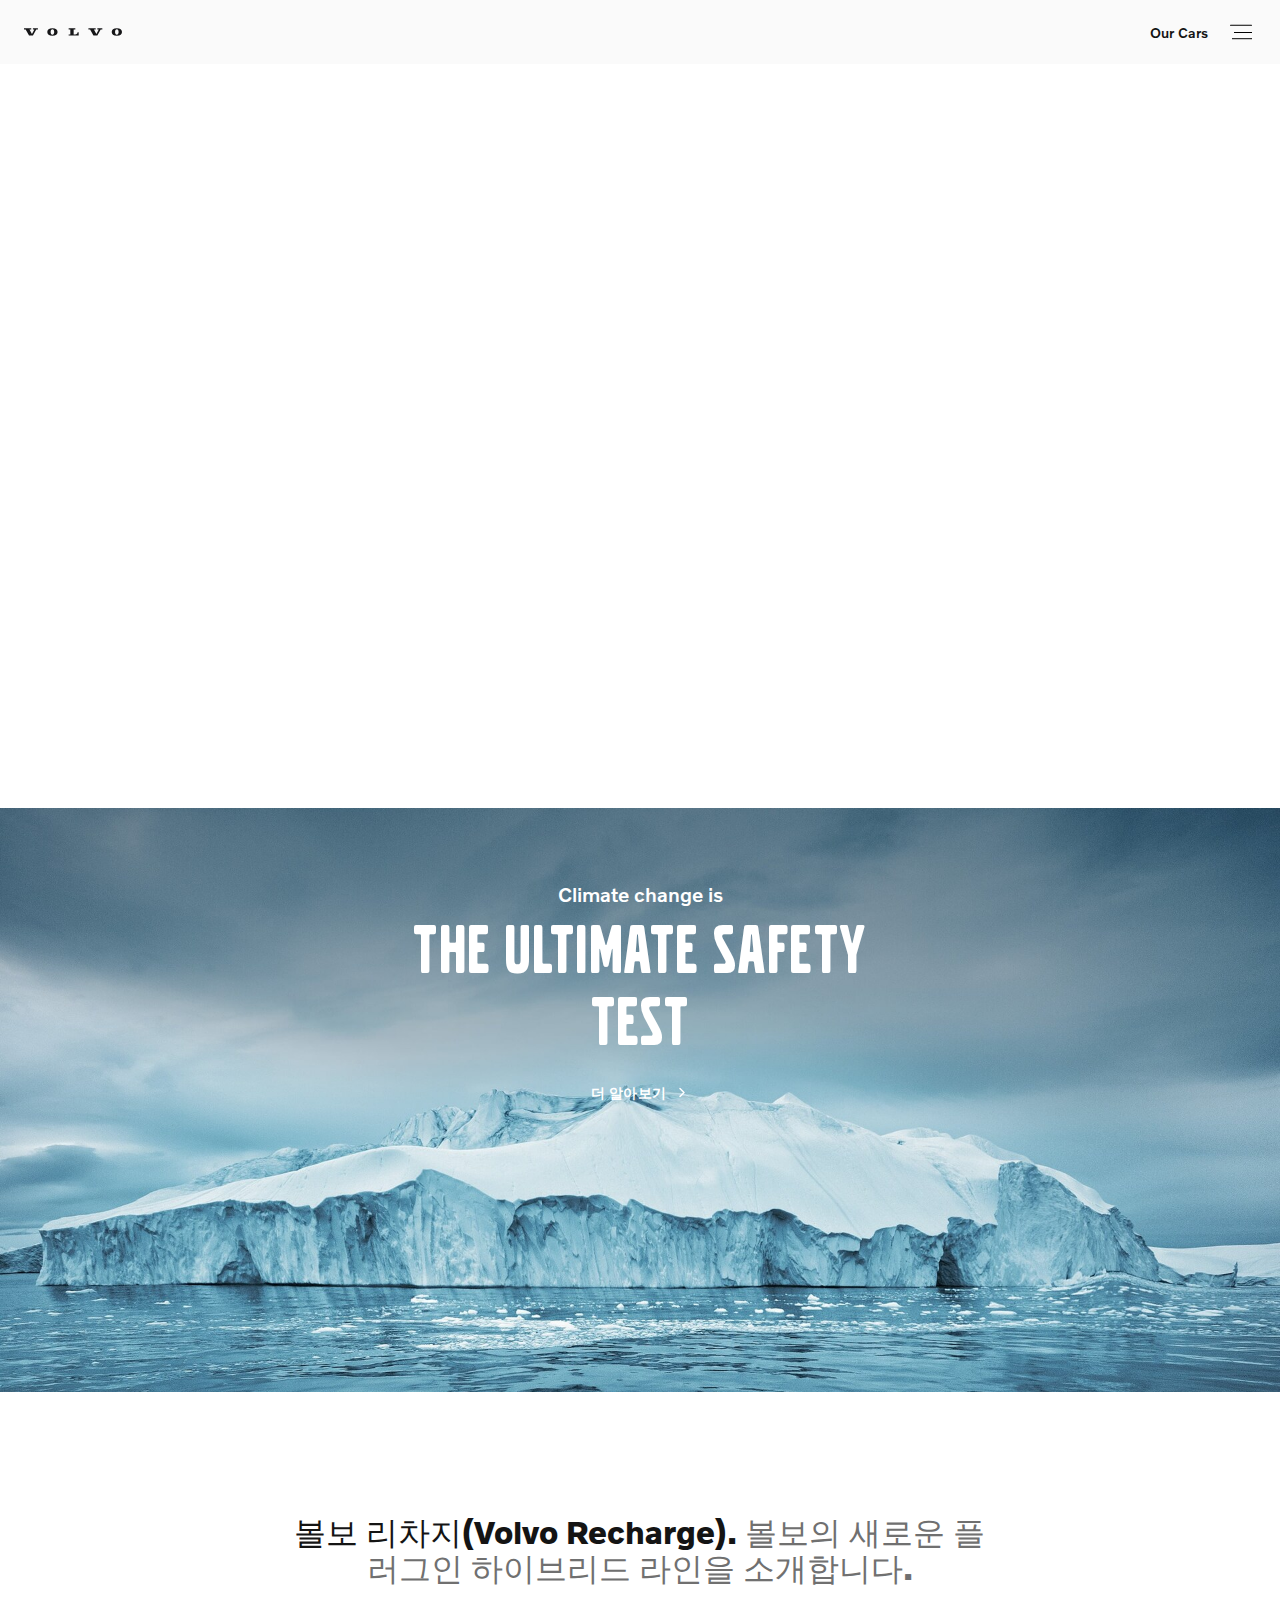
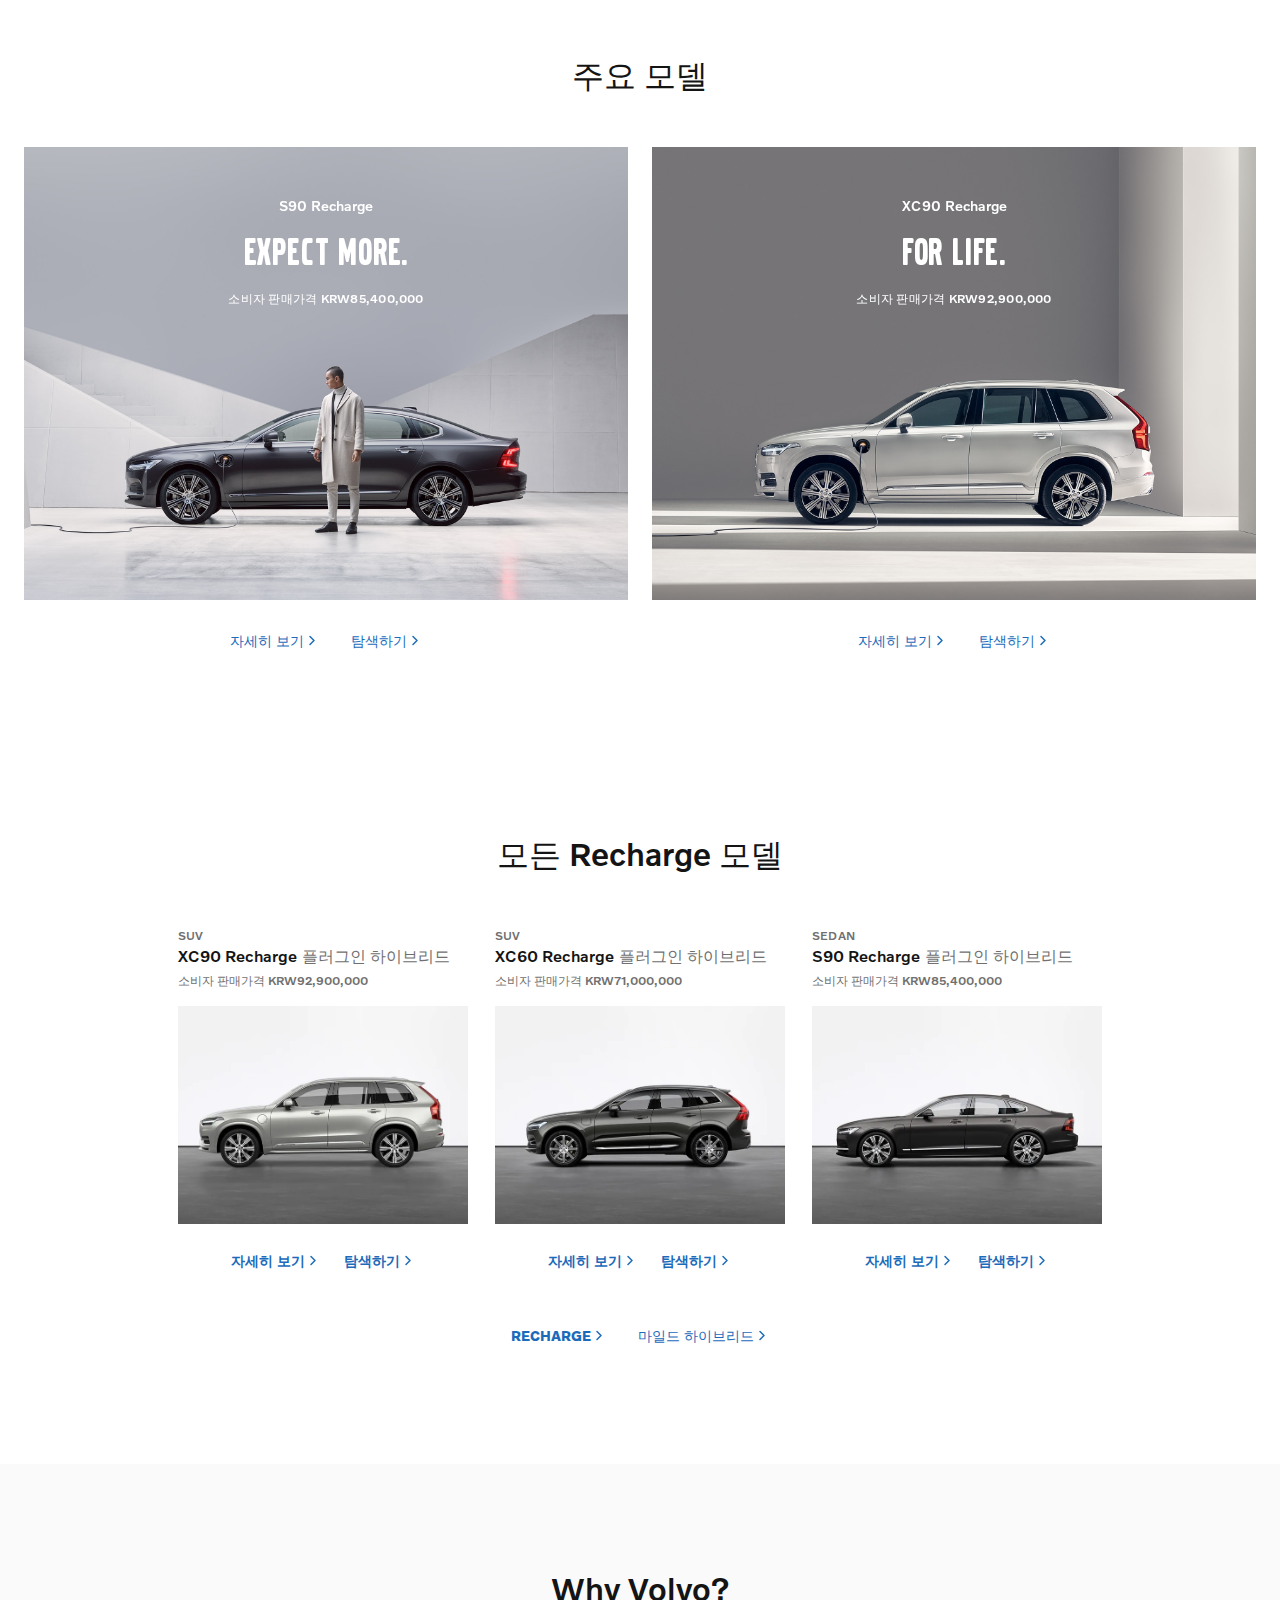
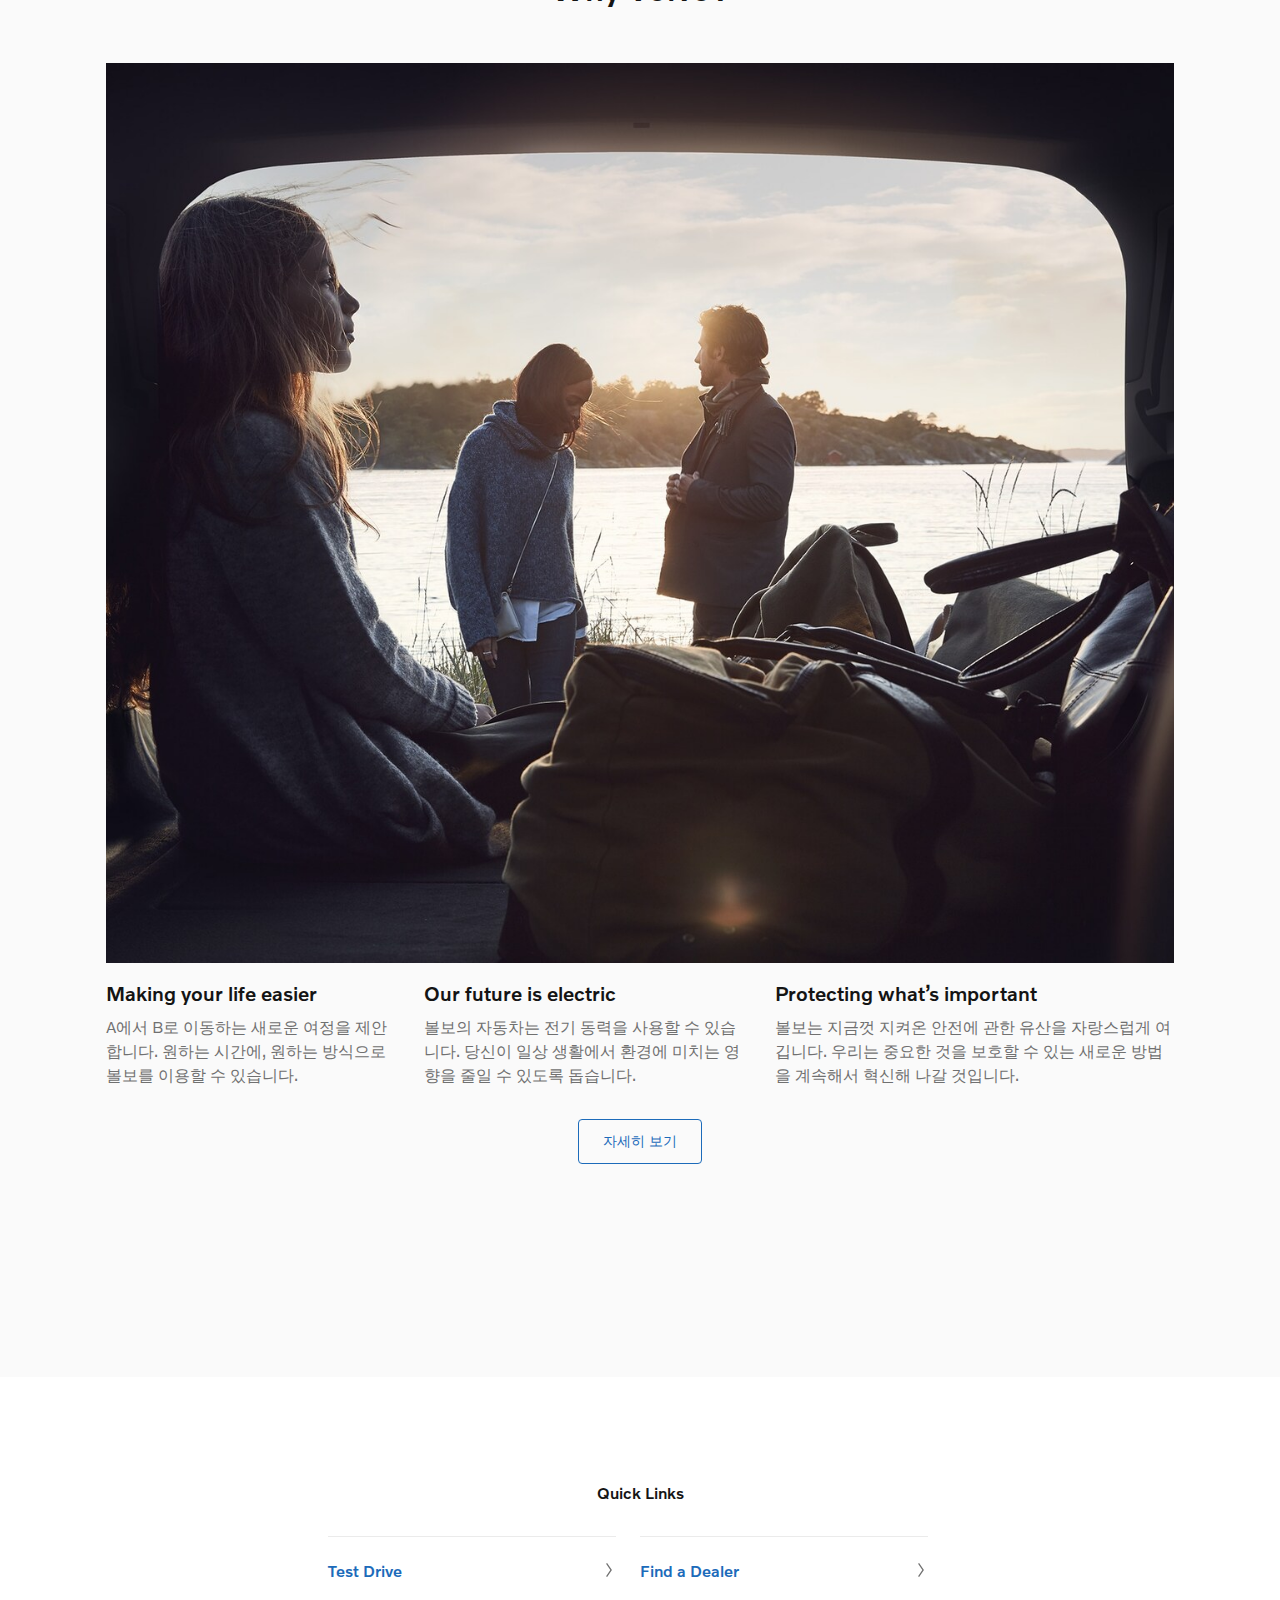
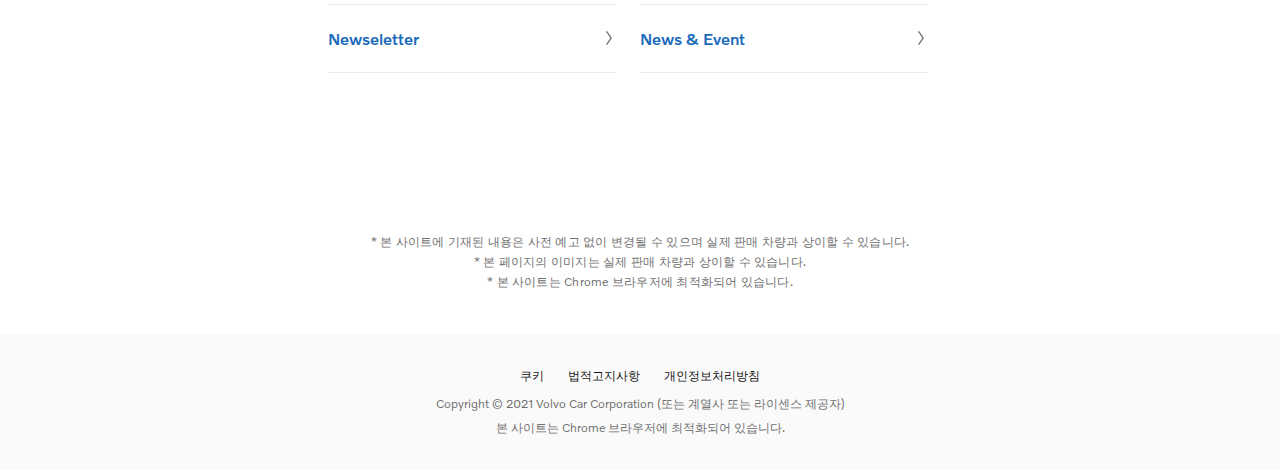
==== index.html @ 9f3a14a3 "0630_The Open Graph protocol 추가" ====
<!DOCTYPE html>
<html lang="ko">

<head>
  <meta charset="utf-8" />
  <meta http-equiv="X-UA-Compatible" content="IE=edge" />
  <meta name="viewport" content="width=device-width, initial-scale=1, viewport-fit=cover" />
  <meta name="apple-mobile-web-app-title" content="볼보 공식 사이트" />
  <title>Korea | Volvo Cars</title>
  <meta name="description" content="Volvo Car 공식 사이트" />

  <!-- volvo The Open Graph protocol -->
  <meta property="og:type" content="website" />
  <meta property="og:site_name" content="Volvo" />
  <meta property="og:title" content="Volvo Korea" />
  <meta property="og:description" content="Volvo Korea Page Copy_thebeaever" />
  <meta property="og:image" content="./img/volvo-wordmark-black" />
  <meta property="og.url" content="http://127.0.0.1:5500/index.html">
  <link rel="shortcut icon" type="image/x-icon" href="favicon.ico" />
  <link rel="stylesheet" href="/fa/css/all.min.css" />
  <link rel="stylesheet" href="/css/web-font.css" />
  <link rel="stylesheet" href="/css/style-pc.css"/>
 
  <!-- Jquery CDN -->
  <script src="/js/jquery-3.5.1.min.js"></script>
  <script src="/js/thebeaever-common.js"></script>
</head>

<body class="main">
  <div class="wrapper" id="wrapper">
    <a href="#main" id="skip-nav">본문 바로가기</a>
    <header id="header">
      <div class="inner">

        <a href="#" class="logo"><img src="./img/volvo-wordmark-black.svg" alt="Volvo 로고"></a>

        <div class="gnb">
          <!-- OurCars Click Event -->
          <a href="#" class="ourCars-open"><span>Our&nbsp;Cars</span></a>
        </div>
        
        <nav id="quick-link-cars">
          <div class="quick-link-cars-container">

          </div>
          <!-- Menu Drop Down Event -->
          <a href="#" class="toggle"><em><span>OPEN</span></em></a>
        </nav>

        <!-- Global Navgation Bar -->
        <nav id="quick-link">
          <ul class="side-logo-box">
            <li>
              <a href="#" class="side-logo">
                <img src="./img/volvo-wordmark-black.svg" alt="Volvo 로고">
              </a>
              <div class="space-box"></div>
              <div class="side-toggle-container">
                <a href="#" class="side-toggle">
                  <svg viewBox="0 0 24 24" class="close-toggle-btn">
                    <path stroke="currentColor" d="M4.222 4.222l15.556 15.556M4.222 19.778L19.778 4.222"></path>
                  </svg>
                  <em>
                    <span>CLOSE</span>
                  </em>
                </a>
              </div>
            </li>
          </ul>
          <ul class="start-menu">
            <li>
              <a href="#">Buy
                <div class="right-arrow">
                  <svg fill="none" viewBox="0 0 24 24" preserveAspectRatio="xMinYMid">
                    <path d="M9 5l7 7-7 7" stroke="currentColor" data-autoid="chevron:0" stroke-linecap="round"
                      stroke-linecap="round" stroke-miterlimit="10" stroke-width="1"></path>
                  </svg>
                </div>
              </a>
            </li>
            <li><a href="#">Find A Dealer</a></li>
            <li>
              <a href="#">Service
                <div class="right-arrow">
                  <svg fill="none" viewBox="0 0 24 24" preserveAspectRatio="xMinYMid">
                    <path d="M9 5l7 7-7 7" stroke="currentColor" data-autoid="chevron:0" stroke-linecap="round"
                      stroke-linecap="round" stroke-miterlimit="10" stroke-width="1"></path>
                  </svg>
                </div>
              </a>
            </li>
            <li><a href="#">Used</a></li>
            <li>
              <a href="#">Why Volvo
                <div class="right-arrow">
                  <svg fill="none" viewBox="0 0 24 24" preserveAspectRatio="xMinYMid">
                    <path d="M9 5l7 7-7 7" stroke="currentColor" data-autoid="chevron:0" stroke-linecap="round"
                      stroke-linecap="round" stroke-miterlimit="10" stroke-width="1"></path>
                  </svg>
                </div>
              </a>
            </li>
            <li>
              <a href="#">More
                <div class="right-arrow">
                  <svg fill="none" viewBox="0 0 24 24" preserveAspectRatio="xMinYMid">
                    <path d="M9 5l7 7-7 7" stroke="currentColor" data-autoid="chevron:0" stroke-linecap="round"
                      stroke-linecap="round" stroke-miterlimit="10" stroke-width="1"></path>
                  </svg>
                </div>
              </a>
            </li>
            <li>
              <div class="language-container">
                <a href="#" class="language">
                  <span>Korea</span>
                  <div class="right-arrow">
                    <svg fill="none" viewBox="0 0 24 24" preserveAspectRatio="xMinYMid">
                      <path d="M9 5l7 7-7 7" stroke="currentColor" data-autoid="chevron:0" stroke-linecap="round"
                        stroke-linecap="round" stroke-miterlimit="10" stroke-width="1"></path>
                    </svg>
                  </div>
                </a>
              </div>
            </li>
          </ul>

          <ul class="sns-container">
            <div class="sns-icon">
              <li>
                <a href="https://www.facebook.com/volvocarkr/" class="facebook">
                  <i class="fab fa-facebook-square"><span>facebook</span></i>
                </a>
              </li>
              <li>
                <a href="https://www.instagram.com/volvocarkr/" class="instagram">
                  <i class="fab fa-instagram"><span>instagram</span></i>
                </a>
              </li>
              <li>
                <a href="https://www.youtube.com/user/VolvoCarsNews" class="youtube">
                  <i class="fab fa-youtube"><span>youtube</span></i>
                </a>
              </li>
            </div>
          </ul>
        </nav> <!-- quick-link -->
        
        
      </div> <!-- inner -->
    </header>

    <!-- Our Cars container -->
    <div id="ourCars">
      <div class="ourcars-container">
        <div class="ourcars-menu-container">
        
          <div class="ourcars-menu-items">
            <div class="ourcars-menu-items1">
              <a href="#" class="items1">
                <h2>
                  Plug-in&nbsp;hybrids
                </h2>
                <span>플러그인&nbsp;하이브리드</span>
              </a>
            </div> <!-- items1 -->
            <div class="space-box">
              <span>SpaceBox</span>
            </div>
            <div class="ourcars-menu-items2"> 
              <a href="#" class="items2">
                <h2>Mild&nbsp;hybrids</h2>
                  <span>마일드&nbsp;하이브리드</span>
              </a>
            </div> <!-- items2 -->
          </div> <!-- ourcars-menu-items-->

        </div> <!-- ourcars-menu-container --> 
        
          <div class="ourcars-list-container">
            <div class="ourcars-list-items">
              <div class="ourcars-list-items-pluginSuv">
                  <a href="#" class="pluginSuv">
                    <h3>SUV
                      <svg class="right-arrow-svg-black" width="11" height="11" fill="none" xmlns="http://www.w3.org/2000/svg">
                      <path d="M2 1.5l4 4-4 4" stroke-width="1.5" stroke-linecap="round" stroke-linejoin="round"></path></svg>
                    </h3>
                  </a>
                  <div class="img-master">
                    <div class="img-container-box">
                      <a href="#" class="hover">
                        <div class="ourCars-info">
                          <h4>XC90&nbsp;Recharge</h4>
                            <span>소비자&nbsp;판매가격<br>
                              <em>KRW110,200,000</em>
                            <span>
                        </div>
                        <div class="img-container">
                            <picture class="pluginSuv-img-picture">
                              <img class="img-items" src="https://www.volvocars.com/images/site-navigation/xc90-hybrid.png" alt="XC90-RECHARGE"></picture>
                        </div>
                      </a>
                    </div>
                    <div class="img-container-box">
                      <a href="#" class="hover">
                        <div class="ourCars-info">
                          <h4>XC60&nbsp;Recharge</h4>
                          <span>소비자&nbsp;판매가격<br>
                            <em>KRW83,200,000</em>
                          </span>
                        </div>
                        <div class="img-container">
                          <picture class="pluginSuv-img-picture">
                            <img class="img-items" src="https://www.volvocars.com/images/site-navigation/xc60-hybrid.png" alt="XC60-Recharge">
                          </picture>
                        </div>
                      </a>
                    </div>
                  </div>
              </div> <!-- ourcars-list-items-pluginSuv -->
              <div class="ourcars-list-items-pluginSedan">
                <a href="#" class="pluginSedan">
                  <h3>SEDAN
                    <svg class="right-arrow-svg-black" width="11" height="11" fill="none" xmlns="http://www.w3.org/2000/svg">
                      <path d="M2 1.5l4 4-4 4" stroke-width="1.5" stroke-linecap="round" stroke-linejoin="round"></path></svg>
                  </h3>
                </a>
                <div class="img-container-box">
                  <a href="#" class="hover">
                    <div class="ourCars-info">
                      <h4>S90&nbsp;Recharge</h4>
                        <span>소비자&nbsp;판매가격<br>
                          <em>KRW85,400,000</em>
                        <span>
                    </div>
                    
                    <div class="img-container">
                        <picture class="pluginSedan-img-picture">
                          <img class="img-items" src="https://www.volvocars.com/images/site-navigation/s90-hybrid.png" alt="S90-RECHARGE"></picture>
                    </div>
                  </a>
                </div> <!-- pluginSedan-img-container -->
              </div>
            </div>
          </div> 
          
          <!-- Mild Hybrid -->
          
          <div class="ourcars-list-container hide">
            <div class="ourcars-list-items">
              <div class="ourcars-list-items-pluginSuv">
                  <a href="#" class="pluginSuv">
                    <h3>SUV
                      <svg class="right-arrow-svg-black" width="11" height="11" fill="none" xmlns="http://www.w3.org/2000/svg">
                      <path d="M2 1.5l4 4-4 4" stroke-width="1.5" stroke-linecap="round" stroke-linejoin="round"></path></svg>
                    </h3>
                  </a>
                  <div class="img-master">
                    <div class="img-container-box">
                      <a href="#" class="hover">
                        <div class="ourCars-info">
                          <h4>XC90</h4>
                            <span>소비자&nbsp;판매가격<br>
                              <em>KRW82,600,000</em>
                              <span>
                        </div>
                        <div class="img-container">
                            <picture class="pluginSuv-img-picture">
                              <img class="img-items" src="https://www.volvocars.com/images/site-navigation/xc90-hybrid.png" alt="XC90"></picture>
                        </div>
                      </a>
                    </div>
                    <div class="img-container-box">
                      <a href="#" class="hover">
                        <div class="ourCars-info">
                          <h4>XC60</h4>
                          <span>소비자&nbsp;판매가격<br>
                            <em>KRW60,900,000</em>
                          </span>
                        </div>
                        <div class="img-container">
                          <picture class="pluginSuv-img-picture">
                            <img class="img-items" src="https://www.volvocars.com/images/site-navigation/xc60-hybrid.png" alt="XC60">
                          </picture>
                        </div>
                      </a>
                    </div>

                    <div class="img-container-box">
                      <a href="#" class="hover">
                        <div class="ourCars-info">
                          <h4>XC40</h4>
                          <span>소비자&nbsp;판매가격<br>
                            <em>KRW46,700,000</em>
                          </span>
                        </div>
                        <div class="img-container">
                          <picture class="pluginSuv-img-picture">
                            <img class="img-items" src="https://www.volvocars.com/images/site-navigation/xc40.png" alt="XC40">
                          </picture>
                        </div>
                      </a>
                    </div>
                  </div>
              </div> <!-- ourcars-list-items-pluginSuv -->

              <div class="ourcars-list-items-pluginSedan">
                <a href="#" class="pluginSedan">
                  <h3>SEDAN
                    <svg class="right-arrow-svg-black" width="11" height="11" fill="none" xmlns="http://www.w3.org/2000/svg">
                      <path d="M2 1.5l4 4-4 4" stroke-width="1.5" stroke-linecap="round" stroke-linejoin="round"></path></svg>
                  </h3>
                </a>
                <div class="img-master">
                  <!-- S90 -->
                  <div class="img-container-box">
                    <a href="#" class="hover">
                      <div class="ourCars-info">
                        <h4>S90</h4>
                          <span>소비자&nbsp;판매가격<br>
                            <em>KRW60,300,000</em>
                          <span>
                      </div>
                  
                      <div class="img-container">
                          <picture class="pluginSedan-img-picture">
                            <img class="img-items" src="https://www.volvocars.com/images/site-navigation/s90.png" alt="S90"></picture>
                      </div>
                    </a>
                  </div>
                  <!-- S60 -->
                  <div class="img-container-box">
                    <a href="#" class="hover">
                      <div class="ourCars-info">
                        <h4>S60</h4>
                          <span>소비자&nbsp;판매가격<br>
                            <em>KRW48,100,000</em>
                          <span>
                      </div>
                  
                      <div class="img-container">
                          <picture class="pluginSedan-img-picture">
                            <img class="img-items" src="https://www.volvocars.com/images/site-navigation/s60.png" alt="S60"></picture>
                      </div>
                    </a>
                  </div> <!-- pluginSedan-img-container -->
                </div>
              </div>  <!-- ourcars-list-items-pluginSedan -->

              <div class="ourcars-list-items-pluginSedan">
                <a href="#" class="mildHybrid-CrossCountry">
                  <h3>CROSS COUNTRY
                    <svg class="right-arrow-svg-black" width="11" height="11" fill="none" xmlns="http://www.w3.org/2000/svg">
                      <path d="M2 1.5l4 4-4 4" stroke-width="1.5" stroke-linecap="round" stroke-linejoin="round"></path></svg>
                  </h3>
                </a>
                <div class="img-master">
                  <div class="img-container-box">
                    <a href="#" class="hover">
                      <div class="ourCars-info">
                        <h4>V90&nbsp;Cross&nbsp;Country</h4>
                          <span>소비자&nbsp;판매가격<br>
                            <em>KRW69,000,000</em>
                          <span>
                      </div>
                  
                      <div class="img-container">
                          <picture class="pluginSedan-img-picture">
                            <img class="img-items" src="https://www.volvocars.com/images/site-navigation/v90-cross-country.png" alt="V90 Cross Country"></picture>
                      </div>
                    </a>
                  </div>
                  
                  <div class="img-container-box">
                    <a href="#" class="hover">
                      <div class="ourCars-info">
                        <h4>V60&nbsp;Cross&nbsp;Country</h4>
                          <span>소비자&nbsp;판매가격<br>
                            <em>KRW53,300,000</em>
                          <span>
                      </div>
                  
                      <div class="img-container">
                          <picture class="pluginSedan-img-picture">
                            <img class="img-items" src="https://www.volvocars.com/images/site-navigation/v60-cross-country.png" alt="V60 Cross Country"></picture>
                      </div>
                    </a>
                  </div> <!-- pluginSedan-img-container -->
                </div>

              </div>  <!-- ourcars-list-items-pluginSedan -->
            </div>
          </div> <!-- Mild Hybrid -->

          <!-- ourCars-toggle -->
          <div class="ourCars-toggle-container">
            <a href="#" id="#ourCars-toggle-btn" class="ourCars-toggle">
              <svg viewBox="0 0 24 24" class="close-toggle-btn">
                <path stroke="currentColor" d="M4.222 4.222l15.556 15.556M4.222 19.778L19.778 4.222"></path>
              </svg>
              <em>
                <span>CLOSE</span>
              </em>
            </a>
          </div>
      </div>
    </div>
    <main id="main">
      <section class="visual">
        <div class="content">
          <em>Climate change is</em>
          <p>THE ULTIMATE SAFETY TEST</p>
          <div class="other-button">
            <a href="#">더 알아보기
              <svg class="right-arrow-svg" width="11" height="11" fill="none" xmlns="http://www.w3.org/2000/svg">
                <path d="M2 1.5l4 4-4 4" stroke-width="1.5" stroke-linecap="round" stroke-linejoin="round"></path></svg>
           
          </div>
        </div>
        <div class="visual-img"></div>
      </section>

      <section class="text-visual">
        <div class="text-visual-content">
          <p>
            <em class="bold-text">볼보 리차지(Volvo Recharge).</em> 볼보의 새로운 플러그인 하이브리드 라인을 소개합니다.
          </p>
        </div>
      </section>

      <section class="model-visual">
        <div class="model-visual-inner">

          <div class="model-visual-title">
            <h2>주요 모델</h2>
          </div>
          <div class="model-visual-content">

            <div class="img-content">

              <a href="#">
                <div class="img-content-title">
                  <div class="title-box-header">
                    <em>S90 Recharge</em>
                  </div>
                  <div class="title-box-main">
                    <h3>Expect more.</h3>
                  </div>
                  <div class="title-box-footer">
                    <span>소비자 판매가격 <em>KRW85,400,000</em></span>
                  </div>
                </div>
                <img src="./img/s90-recharge-desktop-4x3.jpg" alt="충전 중인 회색 Volvo S90 앞에 서 있는 남성"
                  class="car-img content1">
              </a>

              <div class="img-content-info">
                <div class="img-info">
                  <a href="#">자세히 보기
                    <svg class="right-arrow-svg-black" width="11" height="11" fill="none" xmlns="http://www.w3.org/2000/svg">
                      <path d="M2 1.5l4 4-4 4" stroke-width="1.5" stroke-linecap="round" stroke-linejoin="round"></path></svg>
                  </a>
                  <a href="#">탐색하기
                    <svg class="right-arrow-svg-black" width="11" height="11" fill="none" xmlns="http://www.w3.org/2000/svg">
                      <path d="M2 1.5l4 4-4 4" stroke-width="1.5" stroke-linecap="round" stroke-linejoin="round"></path></svg>
                    </a>
                </div>
              </div>

            </div> <!-- img-content  -->

            <div class="img-content">

              <a href="#">
                <div class="img-content-title">
                  <div class="title-box-header">
                    <em>XC90 Recharge</em>
                  </div>
                  <div class="title-box-main">
                    <h3>For life.</h3>
                  </div>
                  <div class="title-box-footer">
                    <span>소비자 판매가격 <em>KRW92,900,000</em></span>
                  </div>
                </div>

                <img src="./img/xc90-recharge-desktop-4x3.jpg" alt="스튜디오에 설치된 전기 Volvo V90" class="car-img content2">
              </a>

              <div class="img-content-info">
                <div class="img-info">
                  <a href="#">자세히 보기
                    <svg class="right-arrow-svg-black" width="11" height="11" fill="none" xmlns="http://www.w3.org/2000/svg">
                      <path d="M2 1.5l4 4-4 4" stroke-width="1.5" stroke-linecap="round" stroke-linejoin="round"></path></svg>
                  </a>
                  <a href="#">탐색하기
                    <svg class="right-arrow-svg-black" width="11" height="11" fill="none" xmlns="http://www.w3.org/2000/svg">
                      <path d="M2 1.5l4 4-4 4" stroke-width="1.5" stroke-linecap="round" stroke-linejoin="round"></path></svg>
                  </a>
                </div>
              </div>

            </div> <!-- img-content -->
          </div> <!-- model-visual-content -->
        </div> <!-- model-visual-inner -->
      </section>

      <section class="model-list-visual">
        <div class="model-list-inner">
          
          <div class="model-list-header">
            <h2>모든 Recharge 모델</h2>
          </div>

          <div id="indicator-container">
            <ul class="model-list-indicator">
              <li>
                <a href="#">
                  <div class="indicator-header">
                    <em>SUV</em>
                    <h3><em>XC90 Recharge</em><span>플러그인 하이브리드</span></h3>
                    <span>소비자 판매가격 <em>KRW92,900,000</em></span>
                  </div>
                  <div>
                    <img src="./img/xc90_recharge_responsive.webp"
                      alt="버치 라이트 Volvo SUV XC90 Recharge 플러그인 하이브리드가 스튜디오의 회색 바닥에 세워져 있습니다" class="indicator-img">
                  </div>
                </a>
                <div class="indicator-footer">
                  <a href="#">자세히 보기
                    <svg class="right-arrow-svg-black" width="11" height="11" fill="none" xmlns="http://www.w3.org/2000/svg">
                      <path d="M2 1.5l4 4-4 4" stroke-width="1.5" stroke-linecap="round" stroke-linejoin="round"></path></svg>
                  </a>
                  <a href="#">탐색하기
                    <svg class="right-arrow-svg-black" width="11" height="11" fill="none" xmlns="http://www.w3.org/2000/svg">
                      <path d="M2 1.5l4 4-4 4" stroke-width="1.5" stroke-linecap="round" stroke-linejoin="round"></path></svg>
                  </a>
                </div>
              </li>
              <li>
                <a href="#">
                  <div class="indicator-header">
                    <em>SUV</em>
                    <h3><em>XC60 Recharge</em><span>플러그인 하이브리드</span></h3>
                    <span>소비자 판매가격 <em>KRW71,000,000</em></span>
                  </div>
                  <div>
                    <img src="./img/xc60_recharge_1800x860.webp"
                      alt="아이스 화이트 Volvo SUV XC60 Recharge 플러그인 하이브리드가 스튜디오의 회색 바닥에 세워져 있습니다" class="indicator-img">
                  </div>
                </a>
                <div class="indicator-footer">
                  <a href="#">자세히 보기
                    <svg class="right-arrow-svg-black" width="11" height="11" fill="none" xmlns="http://www.w3.org/2000/svg">
                      <path d="M2 1.5l4 4-4 4" stroke-width="1.5" stroke-linecap="round" stroke-linejoin="round"></path></svg>
                  </a>
                  <a href="#">탐색하기
                    <svg class="right-arrow-svg-black" width="11" height="11" fill="none" xmlns="http://www.w3.org/2000/svg">
                      <path d="M2 1.5l4 4-4 4" stroke-width="1.5" stroke-linecap="round" stroke-linejoin="round"></path></svg>
                  </a>
                </div>
              </li>
              <li>
                <a href="#">
                  <div class="indicator-header">
                    <em>SEDAN</em>
                    <h3><em>S90 Recharge</em><span>플러그인 하이브리드</span></h3>
                    <span>소비자 판매가격 <em>KRW85,400,000</em></span>
                  </div>
                  <div>
                    <img src="./img/s90_recharge_responsive.webp"
                      alt="그레이 Volvo 세단 S90 Recharge 플러그인 하이브리드가 스튜디오의 회색 바닥에 세워져 있습니다" class="indicator-img">
                  </div>
                </a>
                <div class="indicator-footer">
                  <a href="#">자세히 보기
                    <svg class="right-arrow-svg-black" width="11" height="11" fill="none" xmlns="http://www.w3.org/2000/svg">
                      <path d="M2 1.5l4 4-4 4" stroke-width="1.5" stroke-linecap="round" stroke-linejoin="round"></path></svg>
                  </a>
                  <a href="#">탐색하기
                    <svg class="right-arrow-svg-black" width="11" height="11" fill="none" xmlns="http://www.w3.org/2000/svg">
                      <path d="M2 1.5l4 4-4 4" stroke-width="1.5" stroke-linecap="round" stroke-linejoin="round"></path></svg>
                  </a>
                </div>
              </li>
            </ul> <!-- model-list-indicator-->
          </div>

          <div class="model-list-footer">
            <a href="#">RECHARGE
              <svg class="right-arrow-svg-black" width="11" height="11" fill="none" xmlns="http://www.w3.org/2000/svg">
                <path d="M2 1.5l4 4-4 4" stroke-width="1.5" stroke-linecap="round" stroke-linejoin="round"></path></svg>
            </a>
            <a href="#">마일드 하이브리드
              <svg class="right-arrow-svg-black" width="11" height="11" fill="none" xmlns="http://www.w3.org/2000/svg">
                <path d="M2 1.5l4 4-4 4" stroke-width="1.5" stroke-linecap="round" stroke-linejoin="round"></path></svg>
            </a>
          </div>
        </div> <!-- model-list-inner -->
      </section> <!-- model-list-visual -->

      <section class="volvo-info">
        <div class="info-inner">

          <div class="info-title">
            <h2>Why Volvo?</h2>
          </div>
          <div class="info-img">
            <span>주차된 차량 뒷자리에 앉아있는 어린이</span>
          </div>
          <div class="info-body">
            <div class="info-body-box">
              <h3>Making your life easier</h3>
              <span>A에서 B로 이동하는 새로운 여정을 제안합니다. 원하는 시간에, 원하는 방식으로 볼보를 이용할 수 있습니다.</span>
            </div>

            <div class="info-body-box">
              <h3>Our future is electric</h3>
              <span>볼보의 자동차는 전기 동력을 사용할 수 있습니다. 당신이 일상 생활에서 환경에 미치는 영향을 줄일 수 있도록 돕습니다.</span>
            </div>

            <div class="info-body-box">
              <h3>Protecting what’s important</h3>
              <span>볼보는 지금껏 지켜온 안전에 관한 유산을 자랑스럽게 여깁니다. 우리는 중요한 것을 보호할 수 있는 새로운 방법을 계속해서 혁신해 나갈 것입니다.</span>
            </div>

          </div>

          <div class="info-button-container">
            <a href="#">
              <div class="info-button">
                자세히 보기
              </div>
            </a>
          </div>

        </div> <!-- info-inner-->
      </section> <!-- volvo-info -->

      

      <section class="link-cars">
        <div class="link-cars-container">
          <h2>Quick Links</h2>
          <div class="flex-box">
            <a href="#" class="link-list1 cars-box">
              <div class="item">Test Drive</div>
              <div class="right-arrow">
                <svg xmlns="http://www.w3.org/2000/svg" viewBox="0 0 5 12">
                  <path d="M3.63397441 6.00012725L0 .71516521.87426775 0 5 6.00013536.87436041 12l-.87426062-.7151756z">
                  </path>
                </svg>
              </div>
            </a>
            <a href="#" class="link-list2 cars-box">
              <div class="item">Find a Dealer</div>
              <div class="right-arrow">
                <svg xmlns="http://www.w3.org/2000/svg" viewBox="0 0 5 12">
                  <path d="M3.63397441 6.00012725L0 .71516521.87426775 0 5 6.00013536.87436041 12l-.87426062-.7151756z">
                  </path>
                </svg>
              </div>
            </a>
            <a href="#" class="link-list3 cars-box">
              <div class="item">Newseletter</div>
              <div class="right-arrow">
                <svg xmlns="http://www.w3.org/2000/svg" viewBox="0 0 5 12">
                  <path d="M3.63397441 6.00012725L0 .71516521.87426775 0 5 6.00013536.87436041 12l-.87426062-.7151756z">
                  </path>
                </svg>
              </div>
            </a>
            <a href="#" class="link-list4 cars-box">
              <div class="item">News & Event</div>
              <div class="right-arrow">
                <svg xmlns="http://www.w3.org/2000/svg" viewBox="0 0 5 12">
                  <path d="M3.63397441 6.00012725L0 .71516521.87426775 0 5 6.00013536.87436041 12l-.87426062-.7151756z">
                  </path>
                </svg>
              </div>
            </a>
          </div>
        </div>
      </section>

      <section class="cars-news">
        <p>* 본 사이트에 기재된 내용은 사전 예고 없이 변경될 수 있으며 실제 판매 차량과 상이할 수 있습니다.<br />
          * 본 페이지의 이미지는 실제 판매 차량과 상이할 수 있습니다.<br />
          * 본 사이트는 Chrome 브라우저에 최적화되어 있습니다.</p>
      </section>
    </main>
    <footer id="footer">
      <div id="footer-inner">
        <div class="footer-inner-header">
          <div class="footer-box"><a href="#">쿠키</a></div>
          <div class="footer-box"><a href="#">법적고지사항</a></div>
          <div class="footer-box"><a href="#">개인정보처리방침</a></div>
        </div>
        <div class="footer-inner-body">
          <span>Copyright © 2021 Volvo Car Corporation (또는 계열사 또는 라이센스 제공자)</span>
        </div>
        <div class="footer-inner-footer">
          <span>본 사이트는 Chrome 브라우저에 최적화되어 있습니다.</span>
        </div>
      </div>
    </footer>

    

  </div> <!-- wrapper -->

  <script>
    'use strict';

    $('#header a.toggle').on('click', function () {
      $('#wrapper').addClass('open');
    });
    $('#quick-link .side-toggle-container').on('click', function() {
      $('#wrapper').removeClass('open');
    });

    $('#header a.ourCars-open').on('click', function() {
      $('#wrapper').toggleClass('dropDown');
      $('#ourCars').toggleClass('hide');
    });

    $('#ourCars-toggle-btn').on('click', function() {
        $('#wrapper').removeClass('dropDown');
        $('#ourCars').removeClass('hide');
      })


  </script>
</body>

</html>
---- css/web-font.css ----
@charset "utf-8";

@font-face {
  font-family: 'VolvoNovum';
  font-weight: 200;
  src: url(../font/volvo-novum-semi-light.woff2);
}

@font-face {
  font-family: 'VolvoNovum';
  font-weight: 300;
  src: url(../font/volvo-novum-regular.woff2);
}

@font-face {
  font-family: 'VolvoNovum';
  font-weight: lighter;
  src: url(../font/volvo-novum-light.woff2);
}

@font-face {
  font-family: 'VolvoNovum';
  font-weight: 400;
  src: url(../font/volvo-novum-medium.woff2);
}

@font-face {
  font-family: 'VolvoNovum';
  font-weight: 500;
  src: url(../font/volvo-novum-bold.woff2);
}

@font-face {
font-family: 'VolvoSansWeb';
font-weight: 300;
src: url(../font/VolvoSansWeb-Light.woff);
}

@font-face {
font-family: 'VolvoSansWeb';
font-weight: 400;
src: url(../font/VolvoSansWeb-Regular.woff);
}

@font-face {
font-family: 'VolvoBroad';
font-weight: 300;
src: url(../font/volvo-broad-latin-rest.woff2);
}
---- css/style-pc.css ----
@charset "utf-8";
/* reset */

h1, h2, h3, h4, h5, h6, ul, ol, li, dl, dt, dd, p {
  margin: 0; padding: 0;
}

h1, h2, h3, h4, h5, h6 {
  font-weight: 700;
}

a {
  color: inherit;
  text-decoration: none;
}

li {
  list-style: none;
}

img {
  vertical-align: middle;
}

address, em, i, cite {
  font-style: normal;
}

table {
  border-collapse: collapse;
}

table caption {
  overflow: hidden; width: 0; height: 0;
}
/* 
i[class^="fa"] {
  position: relative;
  display: inline-block;
  vertical-align: middle;
  overflow: hidden;
} */

i[class^="fa"] span {
  position: absolute;
  left: -9999px;
}

.ir-hidden {
  position: absolute; 
  left: -9999px;
}

/* common */
html {
  -webkit-text-size-adjust: 100%;
  text-size-adjust: 100%;
  overflow-x: hidden;
}

body {
  margin: 0;
  font-family: "VolvoNovum",sans-serif,"Arial Narrow","Helvetica Neue","Helvetica","Roboto",Arial,sans-serif;
  font-size: 1em;
  font-size: 13px;
  font-weight: 400;
  color: #3e4855;
  -webkit-font-smoothing: antialiased;
}

#wrapper {
  position: relative;
  min-width: 850px;
  overflow: hidden;
}

#skip-nav {
  position: fixed;
  left: 0;
  top: -40px;
  width: 100%;
  line-height: 40px;
  text-align: center;
  background-color: rgba(0, 0, 0, 0.7);
  color: #ffffff;
  font-size: 16px;
  transition: top 0.3s;
  z-index: 100000;
}

#skip-nav:focus {
  top: 0;
}

.float--left {
  float: left;
}

.float--right {
  float: right;
}

.right-arrow-svg {
  position: relative;
  margin-left: 8px;
  stroke: #fff;
}

.right-arrow-svg-black {
  stroke: #1c6bba;
} 

.right-arrow-svg:hover {
  stroke: #a3a3a3;
}

/* OPEN EVENT(background dark)*/
#wrapper.open {
  height: 100vh;
}

#wrapper.dropDown {
  height: 100vh;
}

#wrapper.dropDown::after {
  content: '';
  position: fixed;
  display: block;
  left: 0;
  top: 0;
  width: 100%;
  height: 100%;
  background: rgba(0, 0, 0, 0.7);
}

#wrapper.open::after {
  content: '';
  position: fixed;
  display: block;
  left: 0;
  top: 0;
  width: 100%;
  height: 100%;
  background: rgba(0, 0, 0, 0.7);
}

#wrapper.open > #header::before {
  content: '';
  position: fixed;
  left: 0;
  top: 0;
  width: 100%;
  height: 64px;
  background: rgba(0, 0, 0, 0.7);
}

/* header */
#header {
  position: fixed;
  display: block;
  top: 0;
  left: 0;
  width: 100%;
  background: #fafafa;
  z-index: 1;
}

#header .inner {
  position: relative;
  width: 100%;
  height: 64px;
  padding-right: 16px;
}

#header a.logo {
  position: absolute;
  display: block;
  left: 0;
  top: 50%;
  transform: translate(0, -50%);
  padding: 0 8px;
  width: 114px;
  height: 48px;
  box-sizing: border-box;
  margin-left: 16px;
}

#header a.logo img {
  position: absolute;
  left: 8px;
  top: 50%;
  transform: translate(0, -50%);
  width: 98px;
  height: 8px;
}

#header .gnb {
  position: absolute;
  left: calc(100% - 80px);
  top: 50%;
  width: 57.91px;
  height: 40px;
  transform: translate(-100%, -50%);
  padding: 0 8px;
}

#header > .inner > div.gnb:hover > a::before {
  content: '';
  clear: both;
  position: absolute;
  left: 0;
  top: calc(100% + 10px);
  width: 100%;
  height: 1px;
  background: black;
}

/* Cars-quick-link-btn */
#header .gnb .ourCars-open {
  position: absolute;
  left: 50%;
  top: 50%;
  transform: translate(-50%, -50%);
}

#header .gnb .ourCars-open span {
  color: #141414;
  font-size: 14px;
  font-weight: 400;
}

#header .toggle {
  position: absolute;
  left: calc(100% - 36px);
  top: 50%;
  width: 40px;
  height: 40px;
  transform: translate(-100%, -50%);
  text-indent: -9999px;
}

#header .toggle:hover {
  background: #ebebeb;
  border-radius: 4px;
}

#header .toggle em {
  position: absolute;
  left: 50%;
  top: 50%;
  transform: translate(-50%, -50%);
  width: 24px;
  height: 24px;
}

#header .toggle em::before {
  content: '';
  position: absolute;
  right: 0;
  top: 20%;
  transform: translate(0, -20%);
  width: 22px;
  height: 1px;
  background: #000;
  border-radius: 10px;
}

#header .toggle em span {
  position: absolute;
  right: 0;
  top: 50%;
  width: 18px;
  height: 1px;
  background: #000;
}

#header .toggle em::after {
  content: '';
  position: absolute;
  right: 0;
  top: 80%;
  transform: translate(0, -80%);
  width: 20px;
  height: 1px;
  background: #000;
}

/* toggle */
#quick-link {
  position: fixed;
  right: -400px;
  top: 0;
  width: 400px;
  height: 100%;
  background: #fff;
  overflow: auto;
  transition: right 0.5s;
}

#wrapper.open #quick-link {
  right: 0;
}

#quick-link > ul.side-logo-box {
  position: relative;
  display: flex;
  width: 100%;
  height: 64px;
  border-bottom: 1px solid #e0e0e0;  
  align-items: center;
}

#quick-link > ul.side-logo-box > li {
  position: absolute;
  display: flex;
  width: 100%;
}

#quick-link > ul.side-logo-box > li > a.side-logo {
  display: block;
  width: 332px;
  line-height: 64px;
}

#quick-link > ul.side-logo-box > li > a.side-logo > img {
  position: absolute;
  left: 8px;
  top: 50%;
  transform: translate(0, -50%);
  width: 86px;
  height: 7px;
  margin-left: 18px;
}

#quick-link > ul.side-logo-box > li > .space-box {
  display: block;
  width: 8px;
}

#quick-link > ul > li > .side-toggle-container:hover {
  background: #ebebeb;
}

#quick-link > ul > li > .side-toggle-container > .side-toggle > svg.close-toggle-btn {
  width: 24px;
  height: 24px;
  transform-origin: center;
  transform: rotate(0deg);
}

#quick-link > ul > li > .side-toggle-container > .side-toggle > em {
  position: absolute;
  display: block;
  text-indent: -9999px;
}

/* ul.start-menu */
#quick-link > ul.start-menu {
  display: block;
}

#quick-link > ul.start-menu > li > a {
  position: relative;
  display: block;
  line-height: 48px;
  padding: 0 24px;
  color: #141414;
  font-size: 20px;
  font-weight: 400;
}

#quick-link > ul > li > .language-container {
  position: relative;
  display: flex;
  width: 100%;
  height: 48px;
  margin: 16px 0 1px 0 ;
  font-size: 14px;
  font-weight: 300;
  color: #707070;
  align-items: center;
}

#quick-link > ul > li > .language-container > a.language {
  display: flex;
  margin: 0 24px;
  width: 400px;
  height: 48px;
  box-sizing: border-box;
  align-items: center;
  border-top: 1px solid #ebebeb;
  border-bottom: 1px solid #ebebeb;
}

#quick-link > ul.start-menu > li > a:hover {
  background: #fafafa;
}

#quick-link > ul > li a > .right-arrow {
  position: absolute;
  display: inline-block;
  box-sizing: border-box;
  top: 50%;
  left: calc(100% - 24px);
  transform: translate(-100%, -50%);
}

#quick-link > ul > li a > .right-arrow > svg {
  position: absolute;
  left: 100%;
  top: 50%;
  transform: translate(-100%, -50%);
  width: 24px;
  height: 24px;
  box-sizing: border-box;
}

/* SNS-ICON */
#quick-link > ul.sns-container {
  margin: 24px 24px 40px;
}

#quick-link > ul.sns-container > div.sns-icon {
  display: flex;
  margin: 0px 0px 8px -16px;
}

#quick-link > ul.sns-container > div.sns-icon > li a {
  position: relative;
  display: block;
  width: 56px;
  height: 56px;
}

#quick-link > ul.sns-container > div.sns-icon > li a > i {
  position: absolute;
  top: 50%;
  left: 50%;
  font-size: 24px;
  transform: translate(-50%, -50%);
}

/* OurCars */
#ourCars {
  position: relative;
  display: block;
  top: -1080px;
  padding: 24px 60px 0 60px;
  opacity: 0;
  transition: all 1s ease-in-out;
  z-index: 1;
}

#ourCars.hide {
  top: 64px;
  height: 80vh;
  opacity: 1;
  display: block;
  transition: all 1s ease-in-out;
  box-sizing: border-box;
}

#ourCars > .ourcars-container {
  display: flex;
  align-content: stretch;
  align-items: stretch;
  box-sizing: border-box;
}

#ourCars > .ourcars-container > .ourcars-menu-container {
  display: flex;
  box-sizing: border-box;
  max-width: 225px;
  width: 100%;
  height: 100%;
  margin-left: 12px;
  padding-right: 12px;
  color: #141414;
}

#ourCars > .ourcars-container > .ourcars-menu-container > .ourcars-menu-items {
  max-width: 80%;
  width: 100%;
  border-right: 1px solid #ebebeb;
}

#ourCars > .ourcars-container > .ourcars-menu-container > .ourcars-menu-items > .space-box {
  display: block;
  width: 24px;
  height: 24px;
  text-indent: -9999px;
}

.ourcars-menu-items1 {
  display: flex;
  height: 64px;
  align-items: center;
}

.ourcars-menu-items1 h2 {
  font-size: 20px;
  max-height: 28px;
  height: 100%;
  font-style: normal;
  font-weight: 400;
  line-height: 1.4;
  display: block;
}

.ourcars-menu-items1 span {
  display: block;
  font-size: 12px;
  font-weight: 200;
  max-height: 20px;
  height: 100%;
}

.ourcars-menu-items2 {
  display: flex;
  height: 64px;
  align-items: center;
  color: #707070;
}

.ourcars-menu-items2 h2 {
  font-size: 20px;
  max-height: 28px;
  height: 100%;
  font-style: normal;
  font-weight: 400;
  line-height: 1.4;
  display: block;
}

.ourcars-menu-items2 span {
  display: block;
  font-size: 12px;
  font-weight: 200;
  max-height: 20px;
  height: 100%;
}

.ourcars-menu-items2.focus:focus {
  color: #707070;
}

/* ourcars-list-container */
.ourcars-list-items-pluginSuv {
  max-width: 912px;
  display: block;
}

.ourcars-list-items-Mild {

}

#ourCars > .ourcars-container > .ourcars-list-container {
  position: relative;
  display: flex;
  padding: 0 12px;
  max-width: 75%;
  width: 100%;
  height: 80vh;
  overflow: scroll;
}

#ourCars > .ourcars-container > .ourcars-list-container.hide {
  position: absolute;
  display: none;
  opacity: 1;
  left: 19.5%;
}

#ourCars > .ourcars-container > .ourcars-list-container > .ourcars-list-items {
  display: flex;
  flex-direction: column;
  margin: 0 0 24px;
  padding: 0 0 0 24px;
  /* grid-template-columns: repeat(auto-fit, minmax(max-content, 180px)); */
}

#ourCars > .ourcars-container > .ourcars-list-container > .ourcars-list-items > .pluginSuv {
  display: block;
  max-height: 46px;
}

#ourCars > .ourcars-container > .ourcars-list-container > .ourcars-list-items h3 {
  display: block;
  margin: 0 24px;
  padding: 12px 0;
  letter-spacing: 0.04em;
  line-height: 1.5;
  font-size: 14px;
  font-weight: 400;
  color: #1c6bba;
  grid-column: 1 / -1;
}
.img-master {
  width: 100%;
  display: flex;
}

.img-container-box {
  display: flex;
  box-sizing: border-box;
  padding: 16px 0 24px 0;
  max-width: 210px;
  width: 210px;
  max-height: 176px;
  height: 100%;
  overflow: hidden;
}

.mildHybrid-img-container {
  display: flex;
  padding: 16px 0 24px 0;
  max-width: 210px;
  width: 210px;
  max-height: 176px;
  height: 100%;
}

.img-container-box:hover {
  border-radius: 4px;
  background: #f8f9fa;
}

.img-container-box:nth-child(1) {
  display: inline-block;
}

.img-container-box .ourCars-info {
  margin: 0 24px;
  color: #141414;
}
.img-container-box .ourCars-info h4 {
  font-size: 16px;
  font-weight: 400;
  line-height: 1.5;
  font-style: normal;
}

.img-container-box .ourCars-info span {
  font-size: 12px;
  font-weight: 200;
}
.img-container {
  position: relative;
  display: block;
  margin: 16px 16px;
  height: 56px;
}

.img-items {
  max-height: 56px;
}

/* ourCars-toggle */
.ourCars-toggle-container {
  display: flex;
  justify-content: center;
  align-items: center;
  width: 40px;
  height: 40px;
  border-radius: 4px;
  z-index: 1000000;
  left: 90%;
}

.ourCars-toggle-container:hover {
  background: #ebebeb;
}

.ourCars-toggle-container > .ourCars-toggle > svg.close-toggle-btn {
  width: 24px;
  height: 24px;
  transform-origin: center;
  transform: rotate(0deg);
}

.ourCars-toggle-container > .ourCars-toggle > em {
  position: absolute;
  display: block;
  text-indent: -9999px;
}

/* ourcars-list-items-pluginSedan */
.ourcars-list-items-pluginSedan {
  display: block;
}

/* main */
#main {
  position: relative;
  display: block;
  top: 64px;
  width: 100%;
  height: 100%;
}

/* visual */
#main section.visual {
  position: relative;
  display: block;
  width: 100%;
  margin-bottom: 106.24px;
}

#main section.visual .visual-img {
  background: url(../img/moment-4-promotional-hero-2560x1440.jpg) center center no-repeat;
  background-size: cover;
  height: 584px;
}

#main section.visual > div.content {
  position: absolute;
  left: 50%;
  top: 0;
  transform: translate(-50%, 0);
  height: 344px;
  padding: 64px 80px 176px 80px;
  color: #fff;
  text-align: center;
}

#main section.visual > div.content > em {
  font-weight: 400;
  font-size: 20px;
  line-height: 1.4;
  display: block;
  margin: 8px 0;
  font-style: normal;
  font-weight: 400;
}

#main section.visual > div.content > p {
  font-family: "VolvoBroad", Arial Black, sans-serif;
  font-size: 72px;
  line-height: 1;
  letter-spacing: 0.02em;
}

#main section.visual > div.content > div.other-button {
  display: block;
  margin-top: 12px;
  padding: 12px 0;
  font-size: 14px;
  font-weight: 700;
}

#main section.visual > div.content > div.other-button > a {
  letter-spacing: 0.02em;
}

#main section.visual > div.content > div.other-button > a:hover {
  color: #a3a3a3;

}

#main section.visual > div.content > div.other-button > a:hover > .right-arrow-svg {
  stroke: #a3a3a3;
}

#main section.visual > div.content > div.other-button > a > span {
  display: block;
  text-indent: -9999px;
}

#main section.visual > div.content > div.other-button > a > span > em {
  margin: 0 0 0 8px;
}

/* text-visual */
#main section.text-visual {
  position: relative;
  display: block;
  width: 100%;
  padding-bottom: 53.12px;
  box-sizing: border-box;
}

#main section.text-visual div.text-visual-content {
  position: relative;
  max-width: 1280px;
  margin: 0 auto;
}

#main section.text-visual div.text-visual-content > p {
  display: block;
  margin: 0 auto;
  max-width: 708.9px;
  padding: 16px 0 ;
  color: #707070;
  font-size: 32px;
  font-weight: 500;
  text-align: center;
  line-height: 1.125;
}

#main section.text-visual div.text-visual-content > p > em {
  color: #141414;
}

/* model-visual */
#main section.model-visual {
  position: relative;
  display: block;
  width: 100%;
  margin-bottom: 106.24px;
}

#main section.model-visual div.model-visual-inner {
  position: relative;
  max-width: 1280px;
  margin: 0 auto;
}

#main section.model-visual div.model-visual-inner div.model-visual-title {
  position: relative;
  max-width: 604.2px;
  margin: 0 auto;
  width: 100%;
  height: 92px;
  text-align: center;
}

#main section.model-visual div.model-visual-inner div.model-visual-title > h2 {
  display: block;
  margin: 0 auto;
  font-size: 32px;
  font-weight: 500;
  color: #141414;
}

#main section.model-visual div.model-visual-inner div.model-visual-content {
  display: flex;
  justify-content: center;
}

#main section.model-visual div.model-visual-inner div.model-visual-content > div.img-content {
  position: relative;
  display: block;
  width: 604px;
  height: 100%;
  margin: 0 12px;
}

.content1 {
  position: relative;
  left: 0;
  top: 0;
  background: url(../img/s90-recharge-desktop-4x3.jpg) center center no-repeat;
  background-size: cover;
  width: 100%;
  height: 100%;
}

.content2 {
  position: relative;
  left: 0;
  top: 0;
  background: url(../img/xc90-recharge-desktop-4x3.jpg) center center no-repeat;
  background-size: cover;
  width: 100%;
  height: 100%;
}

#main section.model-visual div.model-visual-inner div.model-visual-content > div.img-content > a > .img-content-title {
  position: absolute;
  left: 50%;
  top: 0;
  transform: translate(-50%, 0);
  padding-top: 48px;
}

.img-content-title {
  position: absolute;
  width: 100%;
  padding: 48px 0 0 0;
  color: #fff;
  z-index: 1;
}

.img-content-title > .title-box-header{
  display: flex;
  justify-content: center;
  width: 100%;
  padding-bottom: 16px;
}

.img-content-title > .title-box-header > em {
  line-height: 1.5714285714285714;
  font-size: 0.875rem;
  font-weight: 400;
}

.img-content-title > .title-box-main{
  display: flex;
  justify-content: center;
  padding: 0 16px 16px 16px;
}

.img-content-title > .title-box-main > h3 {
  font-family: "VolvoBroad", Arial Black, sans-serif;
  font-weight: 400;
  letter-spacing: 0.02em;
  line-height: 1;
  font-size: 40px;
}

.img-content-title > .title-box-footer {
  display: flex;
  justify-content: center;
  width: 100%;
  letter-spacing: 0.02em;
  line-height: 1;
}

.img-content-title > .title-box-footer > span {
  font-weight: 300;
  font-size: 0.75rem;
  line-height: 1.6666666666666667;
}


.img-content-title > .title-box-footer > span > em {
  letter-spacing: 0.02em;
  font-weight: 400;
}

.img-content > .img-content-info {
  display: block;
  margin: 20px 0 64px;
}

.img-content > .img-content-info > .img-info {
  display: flex;
  justify-content: center;
}

.img-content > .img-content-info > .img-info > a {
  padding: 12px 16px;
  font-size: 14px;
  font-weight: 500;
  color: #1C6BBA;
}

.img-content > .img-content-info > .img-info > a:hover {
  color: #141414;
}

/* model-list-visual */
.model-list-visual {
  position: relative;
  display: block;
  width: 100%;
  margin-bottom: 106.24px;
}

.model-list-visual .model-list-inner {
  max-width: 1280px;
  margin: 0 auto;
}

.model-list-visual .model-list-inner > .model-list-header {
  position: relative;
  display: flex;
  justify-content: center;
  margin: 0 0 48px;
}

.model-list-header > h2 {
  color: #141414;
  font-size: 32px;
  font-weight: 400;
}

#indicator-container {
  display: flex;
  justify-content: center;
}
/* slide */
#indicator-container > p.control {
  position: absolute;
  display: flex;
  max-width: 1280px;
  justify-content: center;
  margin: 0 auto;
}


#indicator-container > p.control > a {
  position: absolute;
  justify-content: center;
}

.indicator-header > em {
  display: block;
  color: #707070;
  font-size: 12px;
  font-weight: 400;
  letter-spacing: 0.02em;
  line-height: 1.6666666666666667;
}

.indicator-header > h3 {
  display: block;
  font-size: 16px;
  margin: 0 0 4px;
}

.indicator-header > h3 > em {
  color: #141414;
  margin: 0 5px 0 0;
  font-weight: 400;
}

.indicator-header > h3 > span {
  color: #707070;
  font-weight: 300;
}

.indicator-header > span {
  font-size: 12px;
  font-weight: 300;
  color: #707070;
}

.indicator-header > span > em {
  font-weight: 400;
}

.model-list-indicator li {
  display: inline-block;
  padding: 0 12px;
}

.indicator-img {
  object-fit: cover;
  width: 290px;
  height: 218px;
  margin: 16px 0;
}

.model-list-indicator > li > .indicator-footer {
  display: flex;
  justify-content: center;
}

.indicator-footer {
  padding: 0 0 16px;
}

.indicator-footer > a {
  padding: 12px 0;
  font-size: 14px;
  font-weight: 600;
  color: #1C6BBA;
}

.indicator-footer > a:hover {
  color: #141414;
}

.indicator-footer > a + a {
  margin: 0 0 0 24px ;
}

.model-list-footer {
  display: flex;
  justify-content: center;
  color: #1C6BBA;
  font-size: 14px;
  font-weight: 500;
  margin: 16px 0 0 0 ;
}

.model-list-footer a {
  padding: 12px 0;
}

.model-list-footer > a + a {
  margin: 0 0 0 32px;
}

/* volvo-info */
.volvo-info {
  position: relative;
  width: 100%;
  box-sizing: border-box;
  padding: 106.24px;
  background: #fafafa;
}

.info-inner {
  max-width: 1280px;
  margin: 0 auto;
}

.info-inner .info-title {
  display: flex;
  justify-content: center;
  margin: 0 0 56px 0;
}

.info-inner .info-title h2 {
  color: #141414;
  font-size: 32px;
  font-weight: 400;
}

.info-img {
  background: url(../img/homepage-whyvolvo-desktop-16x9.jpg)center center no-repeat;
  background-size: cover;
  height: 100vh;
  text-indent: -9999px;
  margin-bottom: 16px;
}

.info-inner > .info-body {
  display: flex;
  justify-content: center;
  max-width: 1280px;
  width: 100%;
  flex-shrink: 1;
}

.info-body-box + .info-body-box {
  margin-left: 24px;
}

.info-body-box > h3 {
  font-size: 20px;
  font-weight: 400;
  color: #141414;
  margin-bottom: 8px;
  line-height: 1.4;
}

.info-body-box > span {
  font-size: 16px;
  font-weight: 300;
  color: #707070;
  line-height: 1.5;
}

.info-inner > .info-button-container {
  display: flex;
  justify-content: center;
  margin-top: 32px;
  padding-bottom: 106.24px;
}

.info-inner > .info-button-container > a > .info-button {
  border: 1px solid #1c6bba;
  border-radius: 4px;
  padding: 12px 24px;
  transition: all 0.5s ease-in-out;
}

.info-inner > .info-button-container > a > .info-button {
  color: #1C6BBA;
  font-size: 14px;
  font-weight: 500;
  transition: all 0.5s ease-in-out;
}

.info-inner > .info-button-container > a > .info-button:hover {
  border-color: #284e80;
  background: #284e80;
  color: #fff;
}

/* volvo-cars */
.volvo-cars {
  position: relative;
  display: block;
  width: 100%;
  height: 100%;
  margin-bottom: 106.24px;
}

.cars-inner {
  position: relative;
  max-width: 1280px;
  margin: 0 auto;
  width: 100%;
}

.cars-inner .cars {
  padding: 0 24px;
}

.cars-inner > .cars > img {
  width: 100%;
  height: 513px;
}

.cars > .cars-info {
  position: absolute;
  display: block;
  box-sizing: border-box;
  top: 50%;
  transform: translate(0,-50%);
  padding: 40px 56px;
  margin: 0 24px;
  height: 513px;
}

.cars > .cars-info > .cars-container {
  display: flex;
  flex-direction: column;
  justify-content: center;
}

.cars-info .cars-info-header {
  display: block;
  top: 50%;
  margin-bottom: 24px;
}

.cars-info .cars-info-header > h2 {
  font-size: 32px;
  font-weight: 400;
  color: #fff;
}

.cars-info .cars-info-body {
  display: block;
  margin-bottom: 40px;
}

.cars-info .cars-info-body > p {
  font-size: 16px;
  color: #fff;
} 

.cars-info .cars-info-body > p > span {
  font-weight: 300;
  color: #fff;
}

.cars-info a {
  display: block;
  box-sizing: border-box;
  background: #fff;
  padding: 12px 24px;
  border-radius: 4px;
  border: solid 1px #000;
  font-size: 14px;
  transition: all 100ms, 300ms ease-out;
}

.cars-info a > div.cars-button {
  font-size: 14px;
  font-weight: 500;
  color: #000;
  line-height: 22px;
}


/* link-cars */
.link-cars {
  position: relative;
  max-width: 1232px;
  margin: 0 auto;
  padding: 106.24px 0 53.12px;
}

.link-cars .link-cars-container {
  padding: 0 24px;
  box-sizing: border-box;
}

.link-cars .link-cars-container > h2 {
  text-align: center;
  padding-bottom: 34px;
  box-sizing: border-box;
  font-size: 16px;
  font-weight: 400;
  color: #141414;
}

.link-cars .link-cars-container .flex-box {
  display: flex;
  box-sizing: border-box;
  align-self: center;
  justify-content: center;
  margin: 0 auto;
  min-width: 480px;
  max-width: 700px;
  flex-grow: 1;
  flex-flow: wrap;
  flex-shrink: 1;
}


.link-cars .link-cars-container div.item {
  width: 264px;
}


.link-cars .link-cars-container .cars-box {
  position: relative;
  display: inline-flex;
  box-sizing: border-box;
  font-size: 16px;
  color: #1C6BBA;
  margin: 0 24px 0 0;
  padding: 24px 0;
  width: 288px;
}


.link-cars .link-cars-container .link-list1 {
  border-top: 1px solid #ebebeb;  

}

.link-cars .link-cars-container .link-list2 {
  border-top: 1px solid #ebebeb;

} 

.link-cars .link-cars-container .link-list3 {
  border-top: 1px solid #ebebeb;
  border-bottom: 1px solid #ebebeb;
}

.link-cars .link-cars-container .link-list4 {
  border-top: 1px solid #ebebeb;
  border-bottom: 1px solid #ebebeb;
}

.link-cars .link-cars-container .cars-box .right-arrow {
  position: relative;
  display: inline-block;
  width: 14px;
  height: 14px;
  padding: 0 24px 0 0;
  box-sizing: border-box;
  top: 50%;
  left: 0;
  transform: translate(0, -50%);
}

.link-cars .link-cars-container .cars-box .right-arrow svg {
  position: absolute;
  left: 100%;
  top: 50%;
  transform: translate(-100%, -50%);
  width: 14px;
  height: 14px;
  fill: #707070;
  box-sizing: border-box;
}


/* cars-news */
.cars-news {
  position: relative;
  display: block;
  margin: 0 auto;
  text-align: center;
  padding: 106.24px 0;
  box-sizing: border-box;
}

.cars-news > p {
  font-size: 12px;
  font-weight: 300;
  line-height: 1.6666666666666667;
  letter-spacing: 0.02em;
  color: #707070;
}


/* footer */
#footer {
  position: relative;
  display: block;
  padding: 24px 24px 32px;
  background: #fafafa;
}

#footer-inner {
  position: relative;
  max-width: 1280px;
  width: 100%;
  margin: 0 auto;
  box-sizing: border-box;
  line-height: 1.6666666666666667;
}

#footer-inner .footer-inner-header {
  display: flex;
  justify-content: center;
  padding: 0 24px;
}

#footer-inner .footer-inner-header > .footer-box {
  display: inline-block;
  box-sizing: border-box;
  margin: 4px 8px 8px;
  padding: 4px 4px 0;
  font-size: 12px;
  font-weight: 300;
  color: #141414;
}

#footer-inner .footer-inner-header > .footer-box:hover {
  color: #1C6BBA;
}

#footer-inner .footer-inner-body {
  display: flex;
  justify-content: center;
  padding: 0 24px;
}

#footer-inner .footer-inner-body > span {
  font-size: 12px;
  font-weight: 300;
  color: #707070;
}

#footer-inner .footer-inner-footer {
  display: flex;
  box-sizing: border-box;
  width: 100%;
  padding: 4px 0 0;
  justify-content: center;
  text-align: center;
}

#footer-inner .footer-inner-footer > span {
  font-size: 12px;
  font-weight: 300;
  color: #707070;
}




/* sub (common) */



/* sub */




/* module */
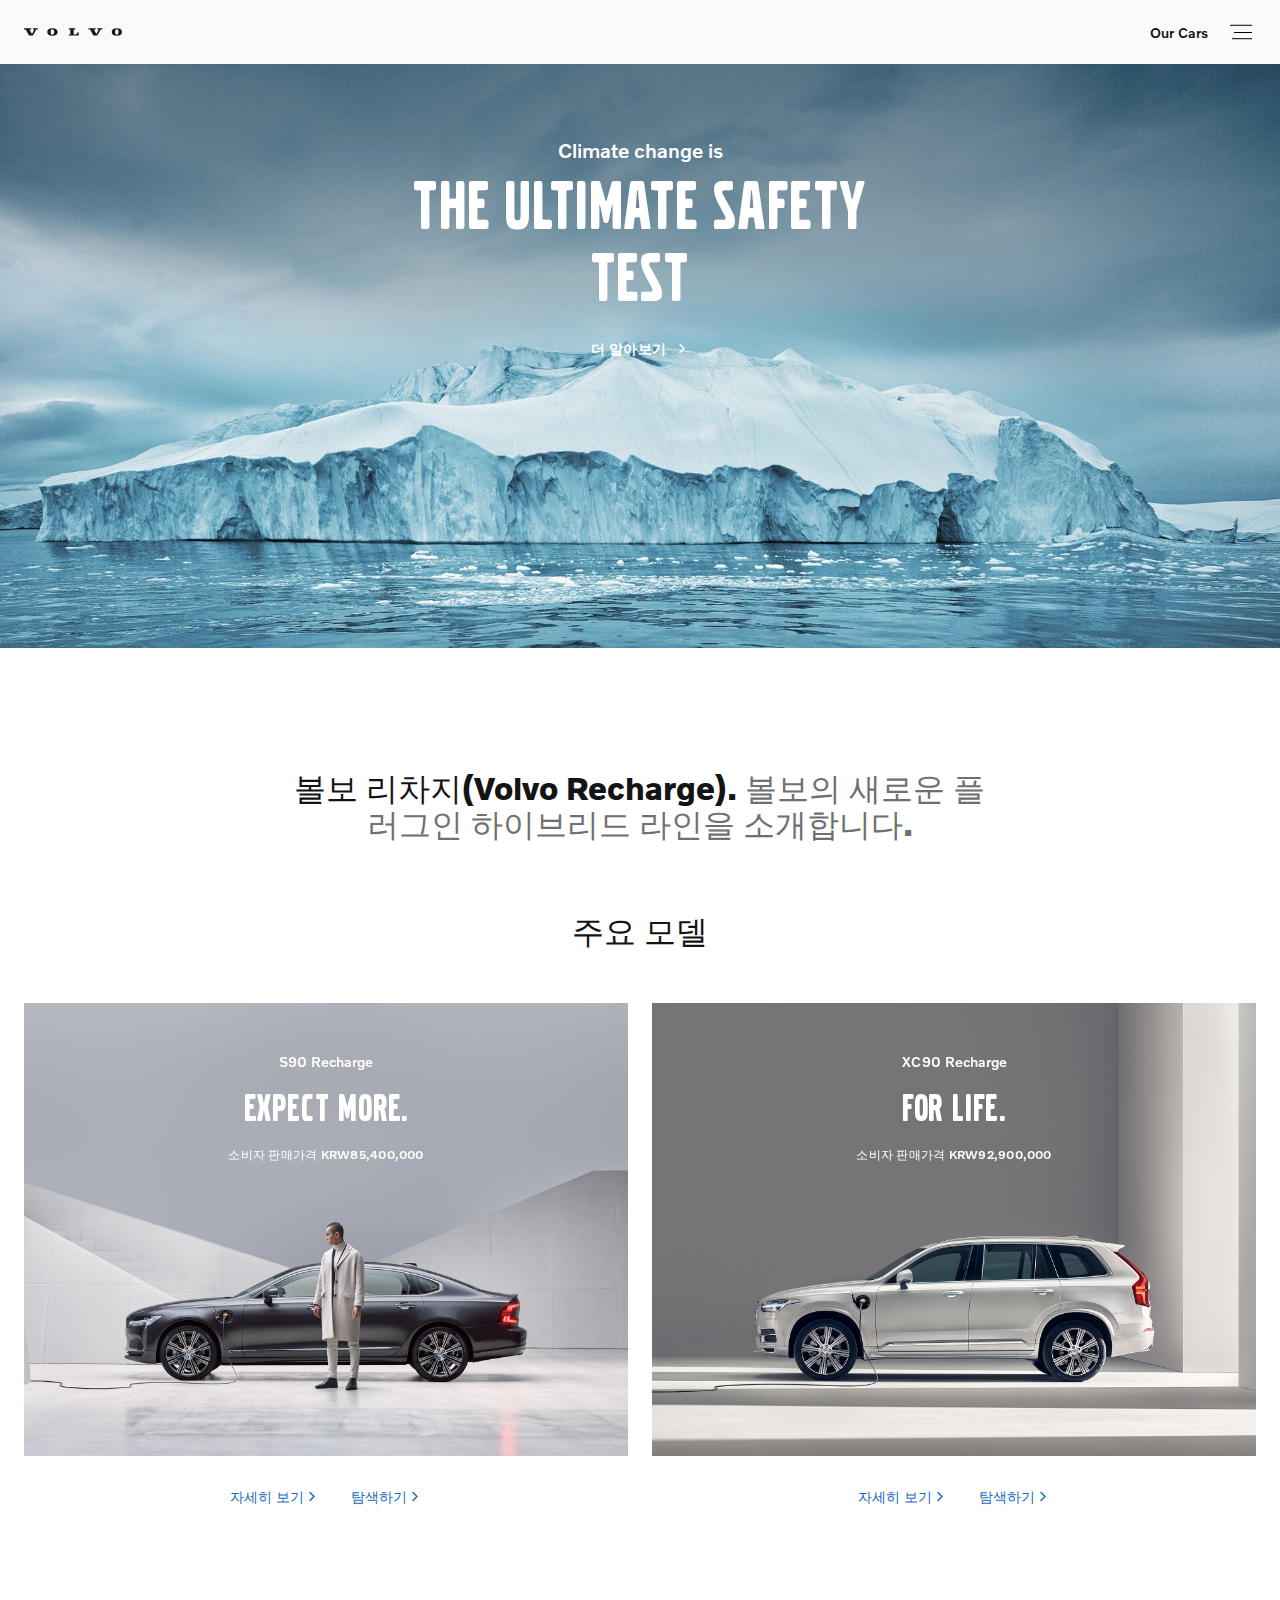
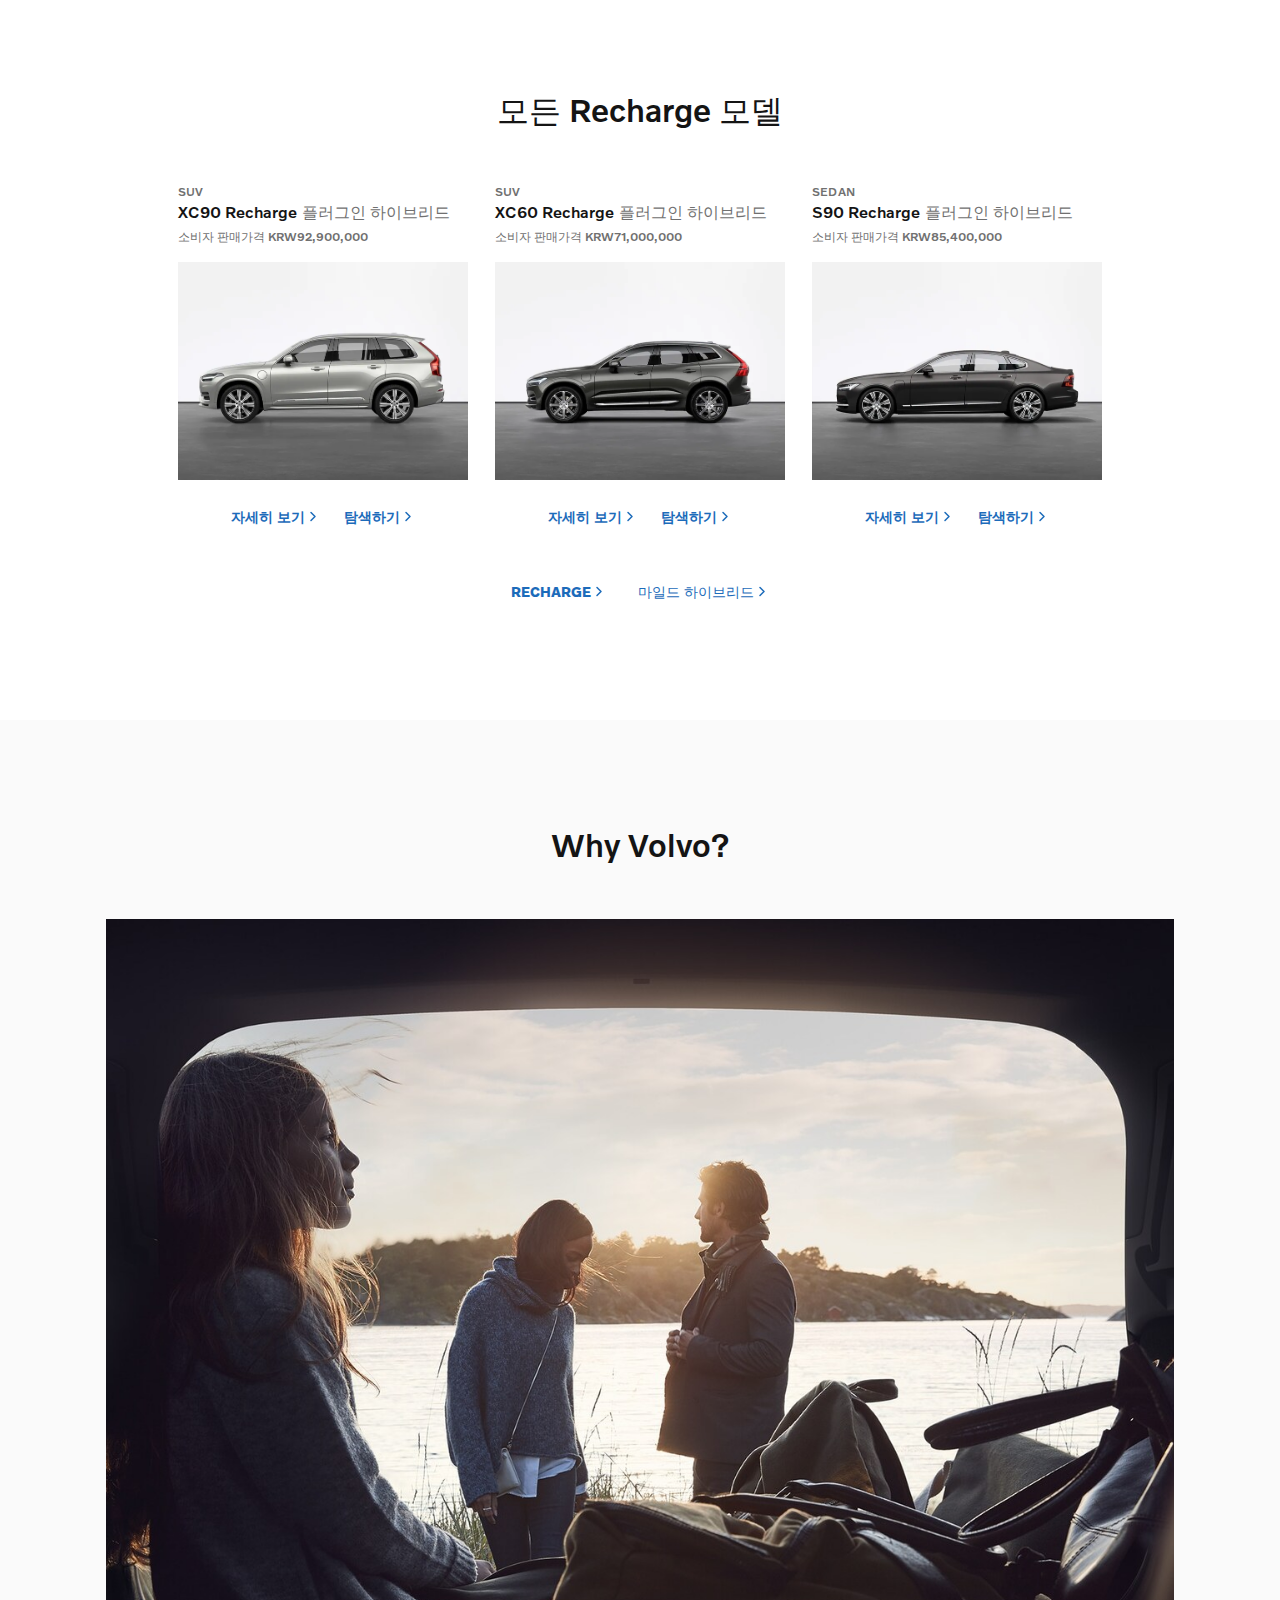
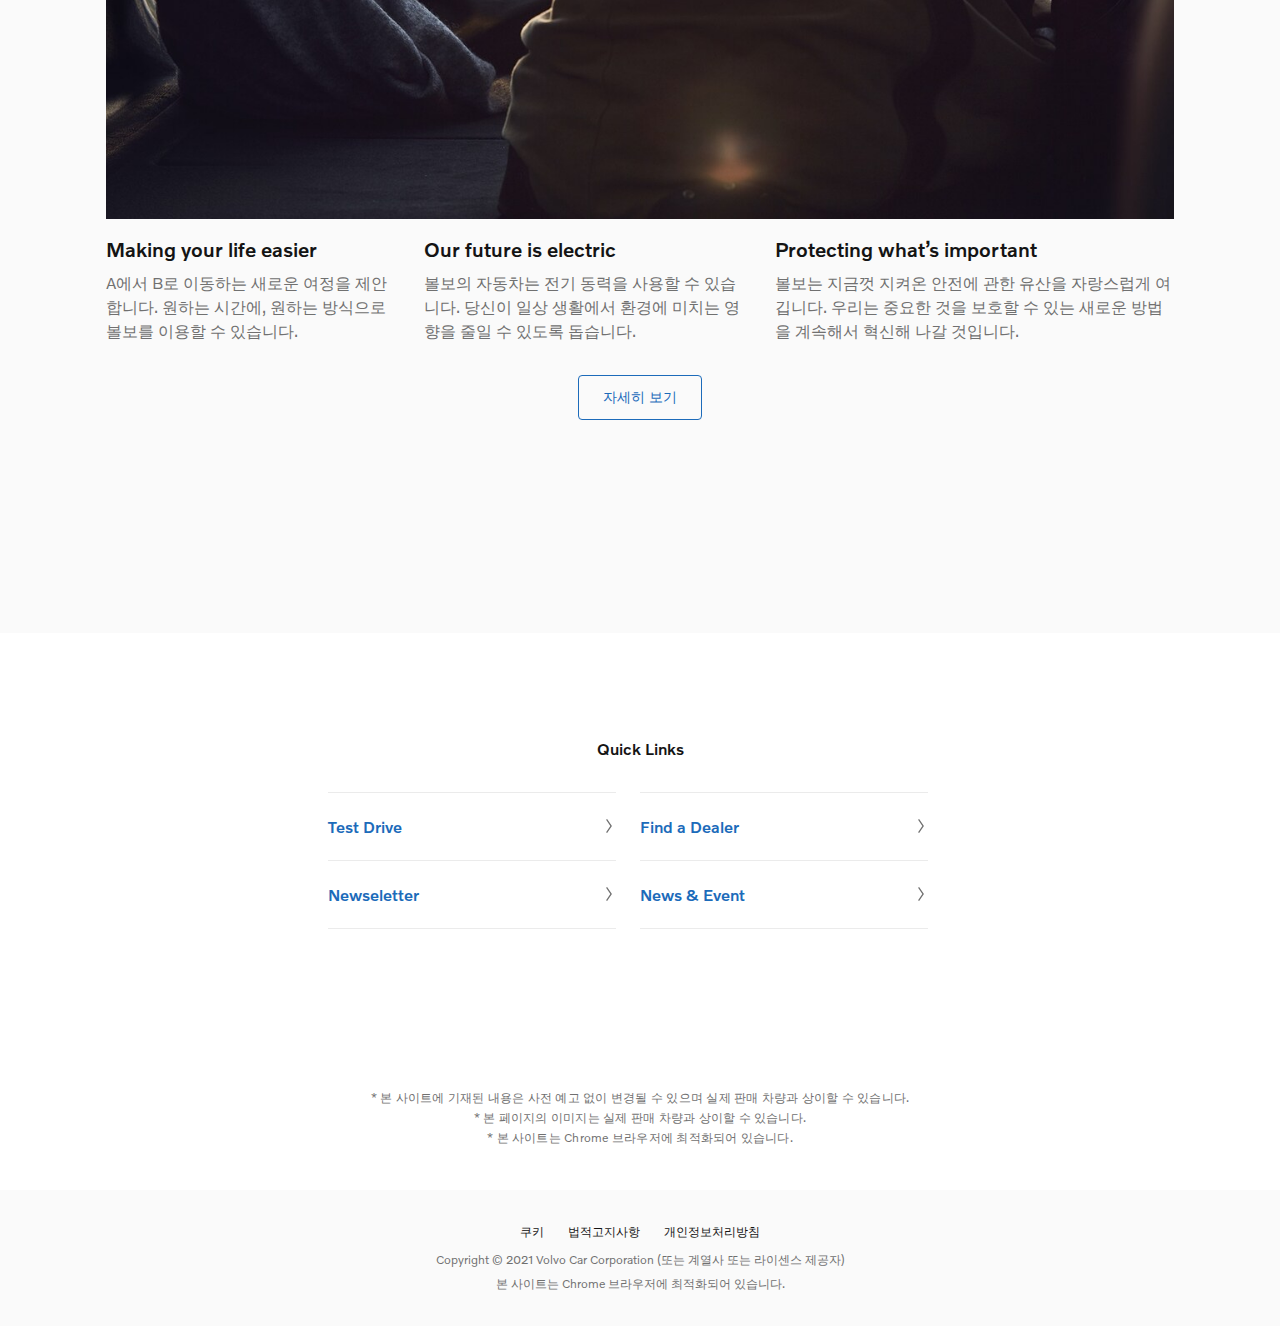
==== commit e0174dd0: "0701_Class Name 수정/ right-arrow-svg -> right-arrow-svg-white, OurCars 오류 수정" ====
--- a/index.html
+++ b/index.html
@@ -412,7 +412,7 @@
           <p>THE ULTIMATE SAFETY TEST</p>
           <div class="other-button">
             <a href="#">더 알아보기
-              <svg class="right-arrow-svg" width="11" height="11" fill="none" xmlns="http://www.w3.org/2000/svg">
+              <svg class="right-arrow-svg-white" width="11" height="11" fill="none" xmlns="http://www.w3.org/2000/svg">
                 <path d="M2 1.5l4 4-4 4" stroke-width="1.5" stroke-linecap="round" stroke-linejoin="round"></path></svg>
            
           </div>
--- a/css/style-pc.css
+++ b/css/style-pc.css
@@ -100,7 +100,7 @@
   float: right;
 }
 
-.right-arrow-svg {
+.right-arrow-svg-white {
   position: relative;
   margin-left: 8px;
   stroke: #fff;
@@ -109,10 +109,6 @@
 .right-arrow-svg-black {
   stroke: #1c6bba;
 } 
-
-.right-arrow-svg:hover {
-  stroke: #a3a3a3;
-}
 
 /* OPEN EVENT(background dark)*/
 #wrapper.open {
@@ -444,20 +440,24 @@
 /* OurCars */
 #ourCars {
   position: relative;
-  display: block;
+  width: 100vw;
+  display: none;
+  background: transparent;
   top: -1080px;
   padding: 24px 60px 0 60px;
-  opacity: 0;
-  transition: all 1s ease-in-out;
+  opacity: 1;
+  transition: all 0.5s ease-in-out;
   z-index: 1;
+  overflow: hidden;
 }
 
 #ourCars.hide {
+  background: #fff;
+  display: block;
   top: 64px;
   height: 80vh;
   opacity: 1;
-  display: block;
-  transition: all 1s ease-in-out;
+  transition: all 0.5s ease-in;
   box-sizing: border-box;
 }
 
@@ -466,6 +466,8 @@
   align-content: stretch;
   align-items: stretch;
   box-sizing: border-box;
+  overflow: hidden;
+  overflow-y: auto;
 }
 
 #ourCars > .ourcars-container > .ourcars-menu-container {
@@ -477,12 +479,14 @@
   margin-left: 12px;
   padding-right: 12px;
   color: #141414;
+  flex-shrink: 1;
 }
 
 #ourCars > .ourcars-container > .ourcars-menu-container > .ourcars-menu-items {
   max-width: 80%;
   width: 100%;
   border-right: 1px solid #ebebeb;
+  flex-shrink: 1;
 }
 
 #ourCars > .ourcars-container > .ourcars-menu-container > .ourcars-menu-items > .space-box {
@@ -490,6 +494,7 @@
   width: 24px;
   height: 24px;
   text-indent: -9999px;
+  flex-shrink: 1;
 }
 
 .ourcars-menu-items1 {
@@ -562,7 +567,9 @@
   max-width: 75%;
   width: 100%;
   height: 80vh;
-  overflow: scroll;
+  overflow: hidden;
+  overflow-y: auto;
+  flex-shrink: 1;
 }
 
 #ourCars > .ourcars-container > .ourcars-list-container.hide {
@@ -755,10 +762,9 @@
 
 #main section.visual > div.content > div.other-button > a:hover {
   color: #a3a3a3;
-
-}
-
-#main section.visual > div.content > div.other-button > a:hover > .right-arrow-svg {
+}
+
+#main section.visual > div.content > div.other-button > a:hover > .right-arrow-svg-white {
   stroke: #a3a3a3;
 }
 
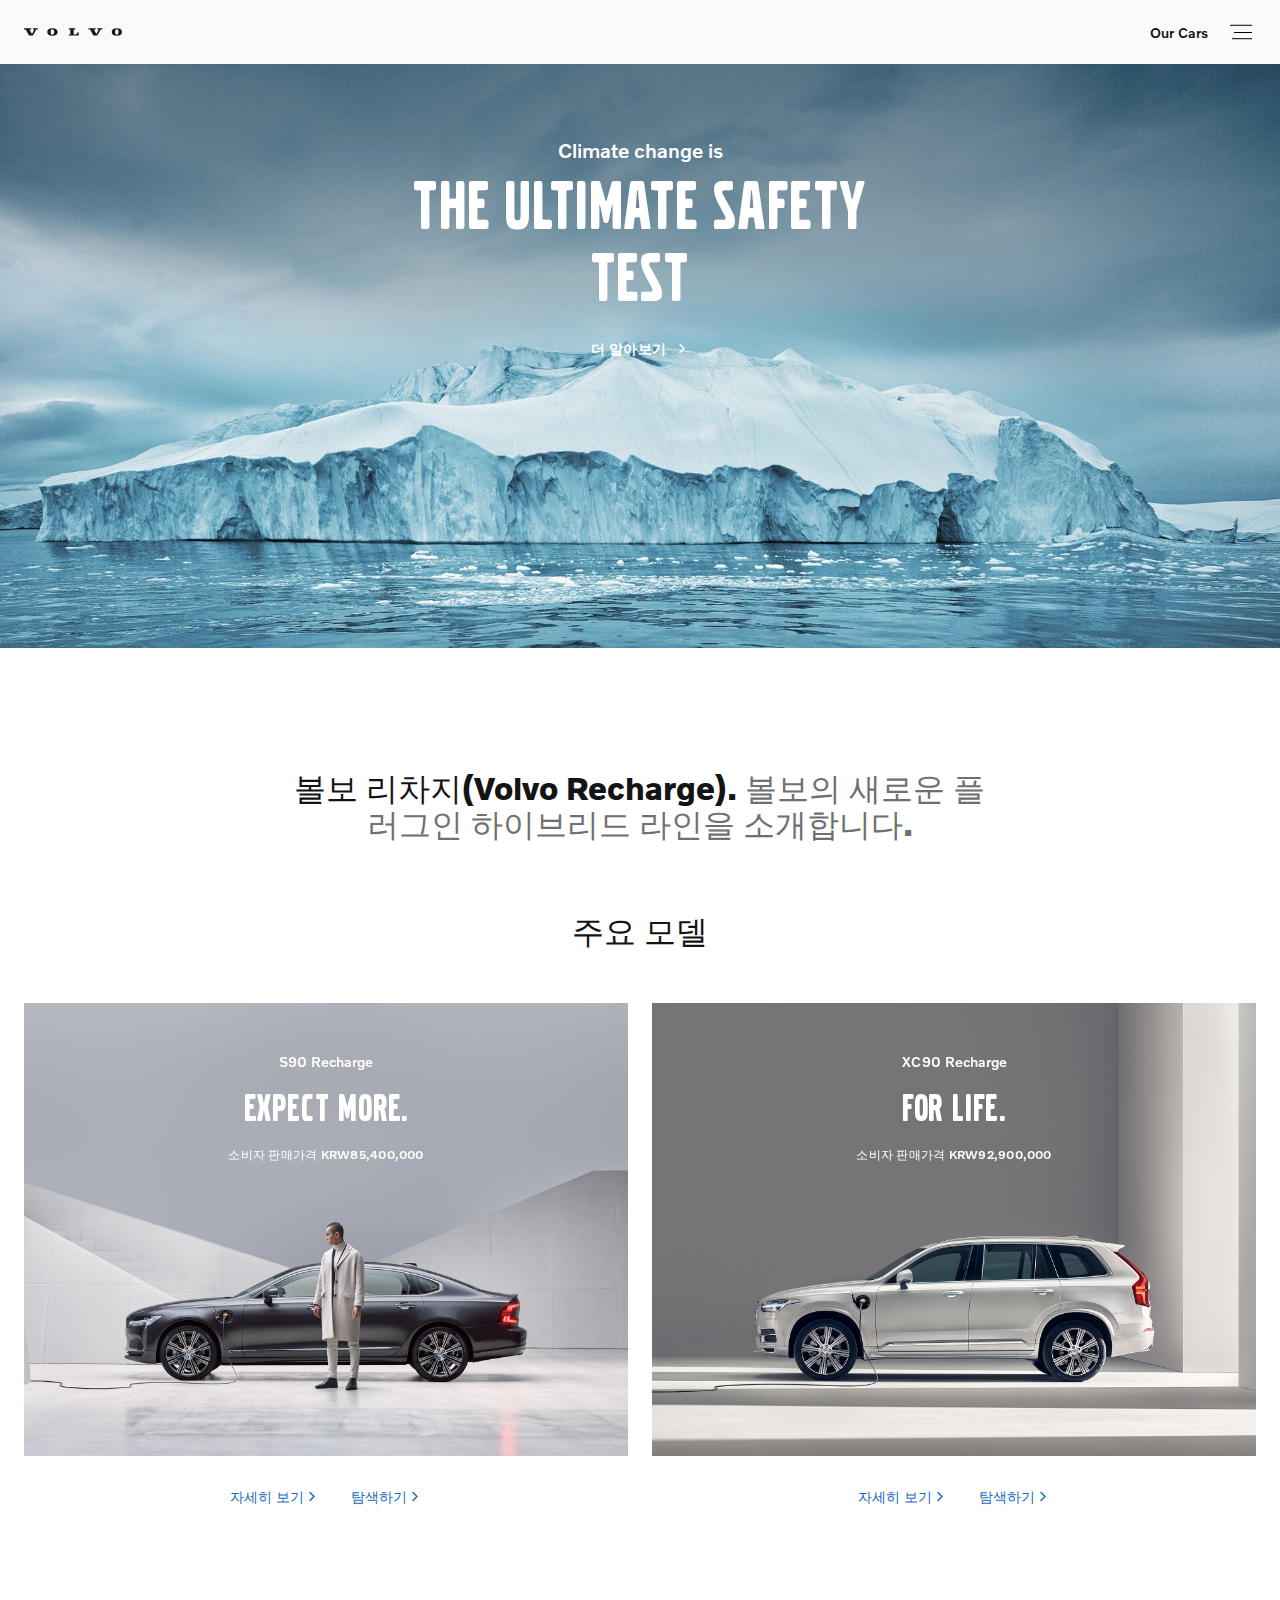
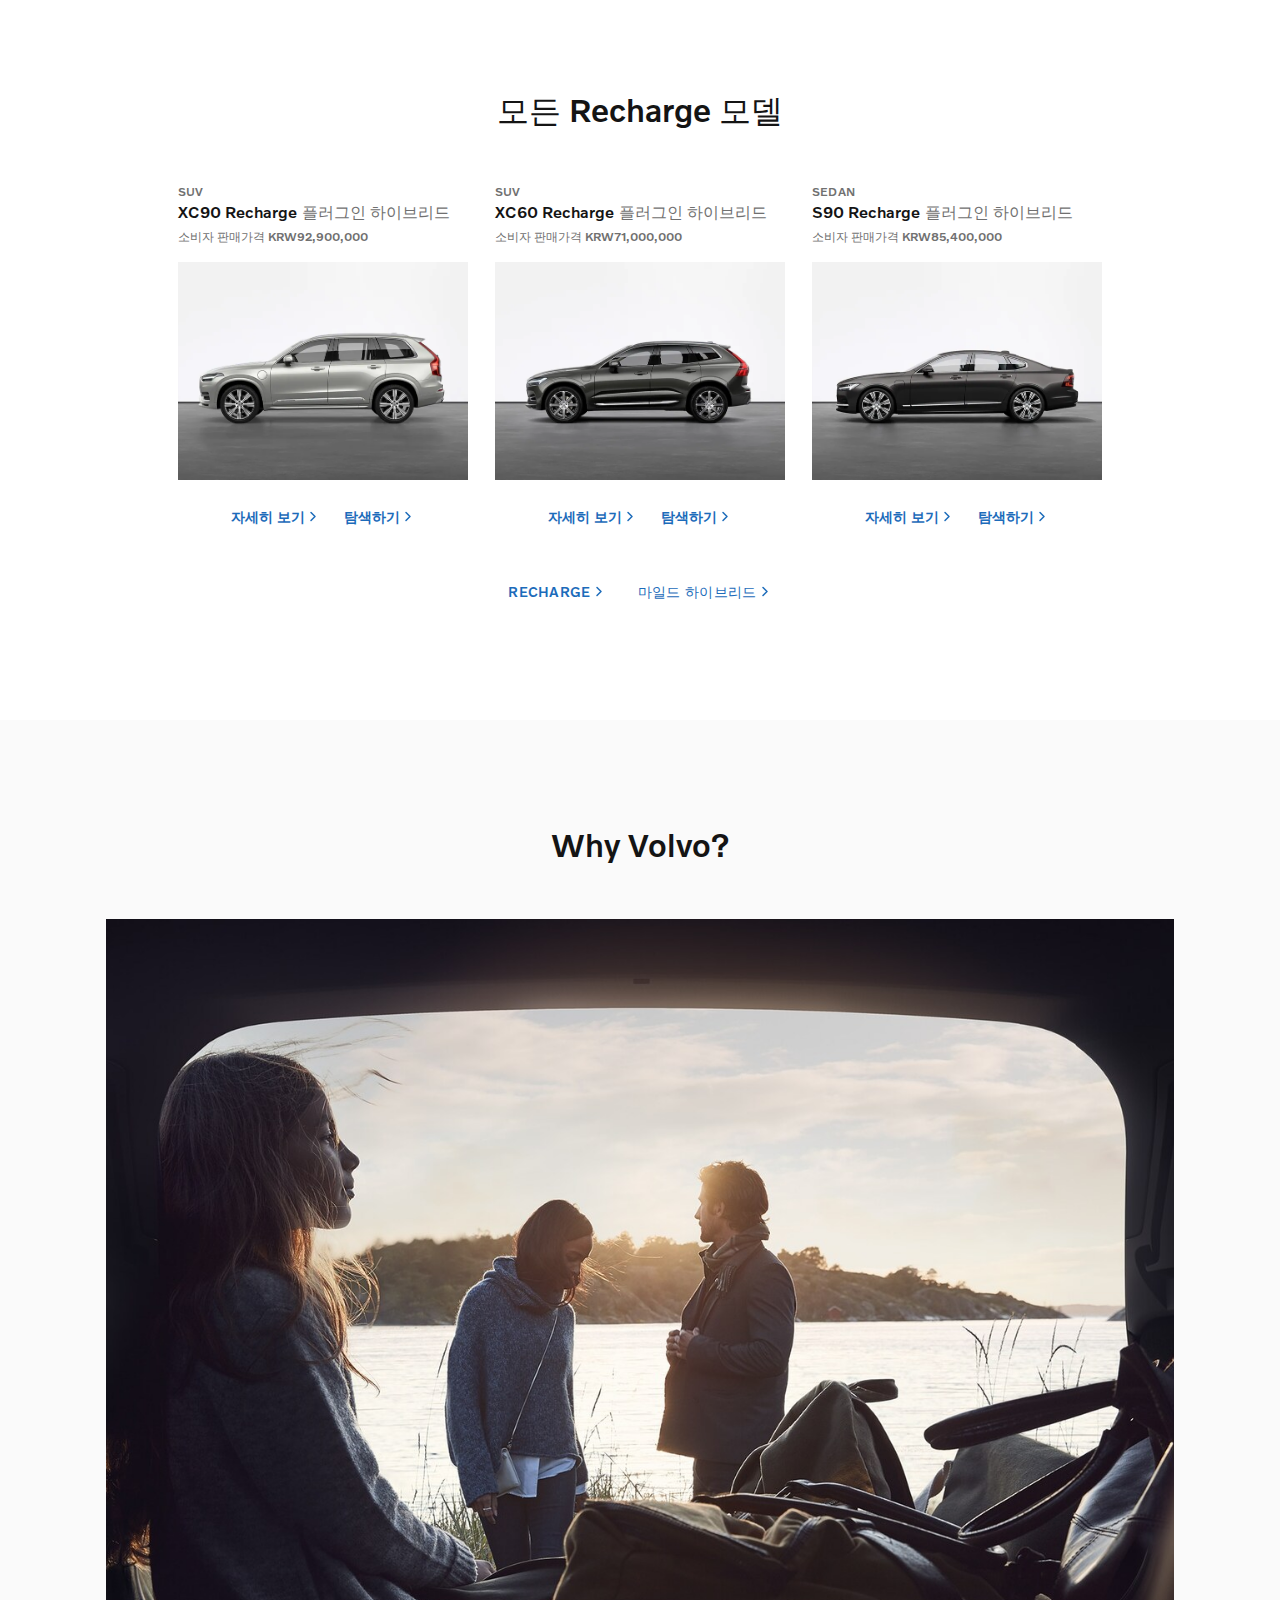
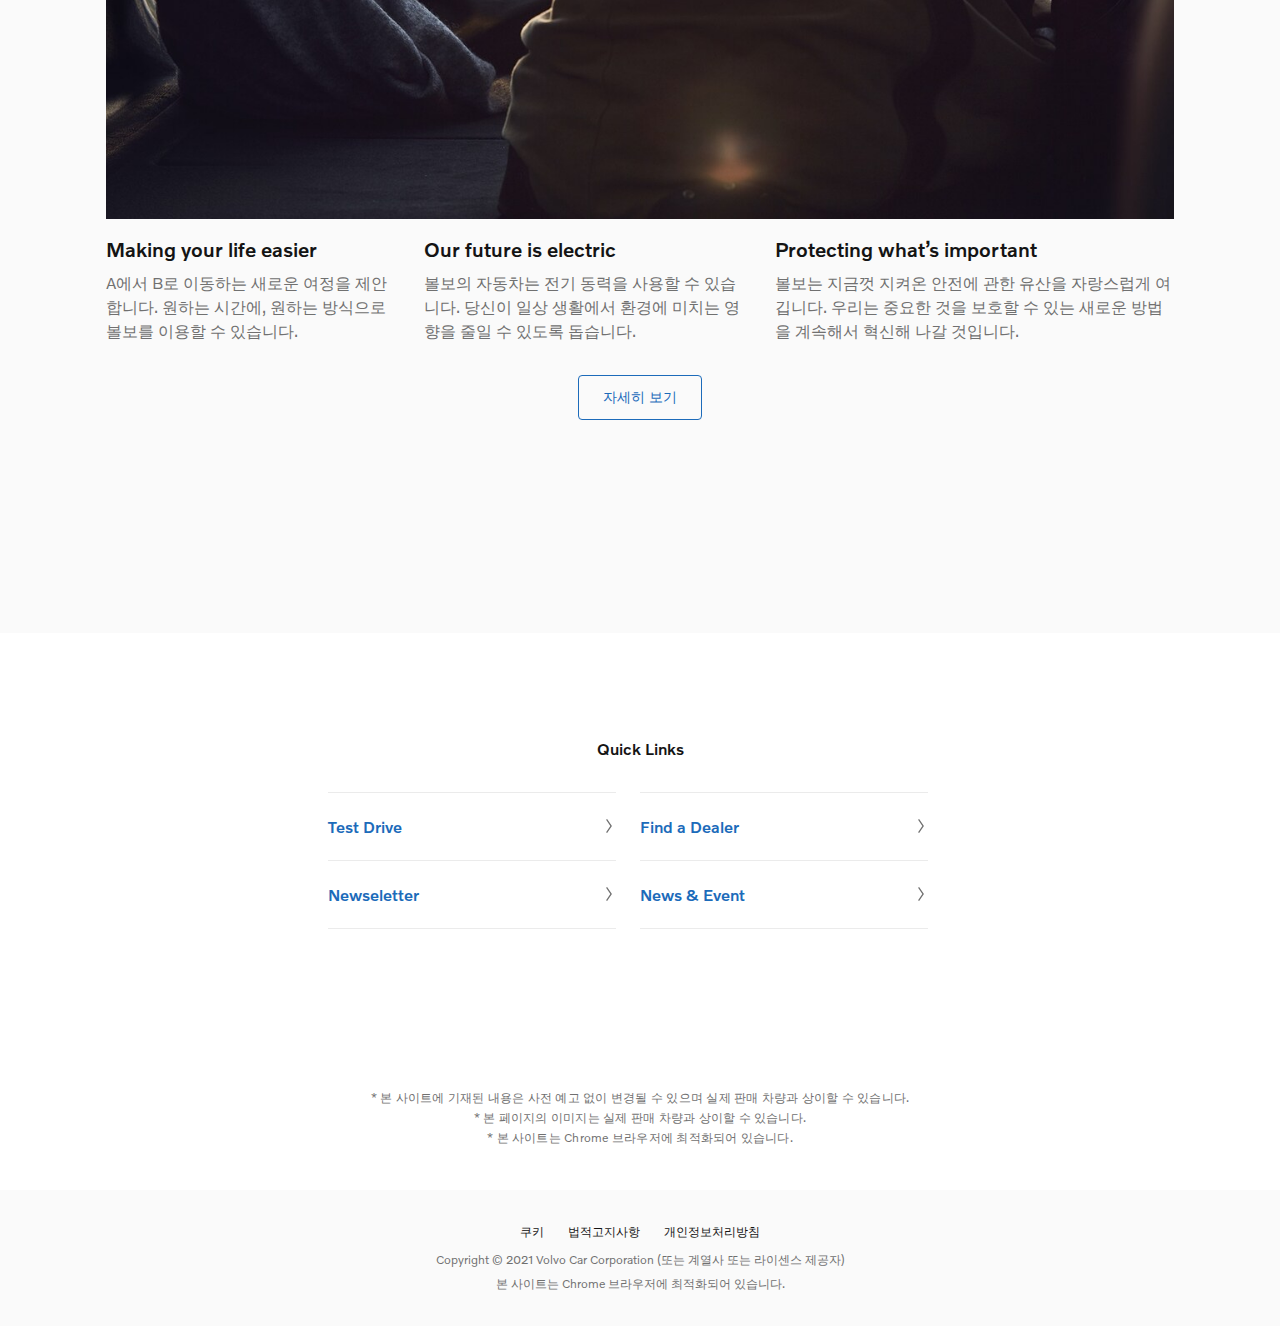
==== commit a04d4a6b: "0702_tab event 추가 및 Class 모듈화" ====
--- a/index.html
+++ b/index.html
@@ -155,29 +155,29 @@
       <div class="ourcars-container">
         <div class="ourcars-menu-container">
         
-          <div class="ourcars-menu-items">
-            <div class="ourcars-menu-items1">
-              <a href="#" class="items1">
+          <div class="ourcars-menu-items-master" role="tablist">
+            <button class="ourcars-menu-items" id="plugin-anchor" type="button" role="tab" aria-controls="plugin" aria-selected="ture">
+              <a href="#" class="items plugin">
                 <h2>
                   Plug-in&nbsp;hybrids
                 </h2>
                 <span>플러그인&nbsp;하이브리드</span>
               </a>
-            </div> <!-- items1 -->
+            </button> <!-- items1 -->
             <div class="space-box">
               <span>SpaceBox</span>
             </div>
-            <div class="ourcars-menu-items2"> 
-              <a href="#" class="items2">
+            <button class="ourcars-menu-items" id="mild-anchor" type="button" role="tab" aria-controls="mild" aria-selected="false"> 
+              <a href="#" class="items mild">
                 <h2>Mild&nbsp;hybrids</h2>
                   <span>마일드&nbsp;하이브리드</span>
               </a>
-            </div> <!-- items2 -->
+            </button> <!-- items2 -->
           </div> <!-- ourcars-menu-items-->
 
         </div> <!-- ourcars-menu-container --> 
         
-          <div class="ourcars-list-container">
+          <div class="ourcars-list-container" tabindex="0" role="tabpanel" aria-labelledby="plugin-anchor">
             <div class="ourcars-list-items">
               <div class="ourcars-list-items-pluginSuv">
                   <a href="#" class="pluginSuv">
@@ -186,8 +186,9 @@
                       <path d="M2 1.5l4 4-4 4" stroke-width="1.5" stroke-linecap="round" stroke-linejoin="round"></path></svg>
                     </h3>
                   </a>
+                  
                   <div class="img-master">
-                    <div class="img-container-box">
+                    <div class="img-container-box fade">
                       <a href="#" class="hover">
                         <div class="ourCars-info">
                           <h4>XC90&nbsp;Recharge</h4>
@@ -201,7 +202,7 @@
                         </div>
                       </a>
                     </div>
-                    <div class="img-container-box">
+                    <div class="img-container-box fade">
                       <a href="#" class="hover">
                         <div class="ourCars-info">
                           <h4>XC60&nbsp;Recharge</h4>
@@ -218,6 +219,7 @@
                     </div>
                   </div>
               </div> <!-- ourcars-list-items-pluginSuv -->
+
               <div class="ourcars-list-items-pluginSedan">
                 <a href="#" class="pluginSedan">
                   <h3>SEDAN
@@ -245,10 +247,9 @@
           </div> 
           
           <!-- Mild Hybrid -->
-          
-          <div class="ourcars-list-container hide">
+          <div class="ourcars-list-container" tabindex="0" role="tabpanel" aria-labelledby="mild-anchor" aria-hidden="false">
             <div class="ourcars-list-items">
-              <div class="ourcars-list-items-pluginSuv">
+              <div class="ourcars-list-items-mildHybridSuv">
                   <a href="#" class="pluginSuv">
                     <h3>SUV
                       <svg class="right-arrow-svg-black" width="11" height="11" fill="none" xmlns="http://www.w3.org/2000/svg">
@@ -304,7 +305,7 @@
                   </div>
               </div> <!-- ourcars-list-items-pluginSuv -->
 
-              <div class="ourcars-list-items-pluginSedan">
+              <div class="ourcars-list-items-mildHybridSedan">
                 <a href="#" class="pluginSedan">
                   <h3>SEDAN
                     <svg class="right-arrow-svg-black" width="11" height="11" fill="none" xmlns="http://www.w3.org/2000/svg">
@@ -347,7 +348,7 @@
                 </div>
               </div>  <!-- ourcars-list-items-pluginSedan -->
 
-              <div class="ourcars-list-items-pluginSedan">
+              <div class=".ourcars-list-items-mildHybridCrossCountry">
                 <a href="#" class="mildHybrid-CrossCountry">
                   <h3>CROSS COUNTRY
                     <svg class="right-arrow-svg-black" width="11" height="11" fill="none" xmlns="http://www.w3.org/2000/svg">
@@ -402,9 +403,13 @@
                 <span>CLOSE</span>
               </em>
             </a>
-          </div>
-      </div>
-    </div>
+          </div> <!-- OurCars-toggle -->
+      </div> <!-- OurCars-container -->
+      <button id="ourCars-window-close">
+        <span>CLOSE</span>
+      </button>
+    </div> <!-- OurCars -->
+
     <main id="main">
       <section class="visual">
         <div class="content">
@@ -721,13 +726,18 @@
 
     $('#header a.ourCars-open').on('click', function() {
       $('#wrapper').toggleClass('dropDown');
-      $('#ourCars').toggleClass('hide');
+      $('#ourCars').toggleClass('show-drop');
     });
 
-    $('#ourCars-toggle-btn').on('click', function() {
+    $('.ourCars-toggle-container').on('click', function() {
         $('#wrapper').removeClass('dropDown');
-        $('#ourCars').removeClass('hide');
+        $('#ourCars').removeClass('show-drop');
       })
+    
+      $('#ourCars-window-close').on('click', function() {
+        $('#wrapper').removeClass('dropDown');
+        $('#ourCars').removeClass('show-drop');
+      });
 
 
   </script>
--- a/css/style-pc.css
+++ b/css/style-pc.css
@@ -1,5 +1,11 @@
 @charset "utf-8";
 /* reset */
+button {
+  background: transparent;
+  border: none;
+  color: #141414;
+
+}
 
 h1, h2, h3, h4, h5, h6, ul, ol, li, dl, dt, dd, p {
   margin: 0; padding: 0;
@@ -440,29 +446,30 @@
 /* OurCars */
 #ourCars {
   position: relative;
-  width: 100vw;
   display: none;
   background: transparent;
+  width: 100vw;
   top: -1080px;
-  padding: 24px 60px 0 60px;
   opacity: 1;
-  transition: all 0.5s ease-in-out;
+  transition:  0.5s ease-in-out;
   z-index: 1;
   overflow: hidden;
 }
 
-#ourCars.hide {
-  background: #fff;
+#ourCars.show-drop {
   display: block;
   top: 64px;
-  height: 80vh;
+  height: 100vh;
   opacity: 1;
   transition: all 0.5s ease-in;
   box-sizing: border-box;
 }
 
 #ourCars > .ourcars-container {
-  display: flex;
+  background: #fff;
+  padding: 24px 60px 0 60px;
+  display: flex;
+  height: 80vh;
   align-content: stretch;
   align-items: stretch;
   box-sizing: border-box;
@@ -472,24 +479,21 @@
 
 #ourCars > .ourcars-container > .ourcars-menu-container {
   display: flex;
-  box-sizing: border-box;
   max-width: 225px;
   width: 100%;
-  height: 100%;
-  margin-left: 12px;
-  padding-right: 12px;
+  height: 70vh;
+  padding-right: 24px;
   color: #141414;
   flex-shrink: 1;
-}
-
-#ourCars > .ourcars-container > .ourcars-menu-container > .ourcars-menu-items {
-  max-width: 80%;
-  width: 100%;
+  box-sizing: border-box;
+}
+
+#ourCars > .ourcars-container > .ourcars-menu-container > .ourcars-menu-items-master{
   border-right: 1px solid #ebebeb;
   flex-shrink: 1;
 }
 
-#ourCars > .ourcars-container > .ourcars-menu-container > .ourcars-menu-items > .space-box {
+#ourCars > .ourcars-container > .ourcars-menu-container > .ourcars-menu-items-master > .space-box {
   display: block;
   width: 24px;
   height: 24px;
@@ -497,23 +501,33 @@
   flex-shrink: 1;
 }
 
-.ourcars-menu-items1 {
-  display: flex;
+.ourcars-menu-items {
+  display: flex;
+  width: 12vw;
   height: 64px;
   align-items: center;
-}
-
-.ourcars-menu-items1 h2 {
+  box-sizing: border-box;
+  padding: 0;
+}
+
+.items {
+  display: flex;
+  flex-direction: column;
+  align-items: flex-start;
+}
+
+.ourcars-menu-items h2 {
+  width: 100%;
   font-size: 20px;
   max-height: 28px;
   height: 100%;
   font-style: normal;
-  font-weight: 400;
+  font-weight: 600;
   line-height: 1.4;
   display: block;
 }
 
-.ourcars-menu-items1 span {
+.ourcars-menu-items span {
   display: block;
   font-size: 12px;
   font-weight: 200;
@@ -521,43 +535,10 @@
   height: 100%;
 }
 
-.ourcars-menu-items2 {
-  display: flex;
-  height: 64px;
-  align-items: center;
-  color: #707070;
-}
-
-.ourcars-menu-items2 h2 {
-  font-size: 20px;
-  max-height: 28px;
-  height: 100%;
-  font-style: normal;
-  font-weight: 400;
-  line-height: 1.4;
-  display: block;
-}
-
-.ourcars-menu-items2 span {
-  display: block;
-  font-size: 12px;
-  font-weight: 200;
-  max-height: 20px;
-  height: 100%;
-}
-
-.ourcars-menu-items2.focus:focus {
-  color: #707070;
-}
-
 /* ourcars-list-container */
 .ourcars-list-items-pluginSuv {
   max-width: 912px;
   display: block;
-}
-
-.ourcars-list-items-Mild {
-
 }
 
 #ourCars > .ourcars-container > .ourcars-list-container {
@@ -572,11 +553,9 @@
   flex-shrink: 1;
 }
 
-#ourCars > .ourcars-container > .ourcars-list-container.hide {
-  position: absolute;
+#ourCars > .ourcars-container > .ourcars-list-container.show-drop {
   display: none;
   opacity: 1;
-  left: 19.5%;
 }
 
 #ourCars > .ourcars-container > .ourcars-list-container > .ourcars-list-items {
@@ -663,6 +642,17 @@
   max-height: 56px;
 }
 
+/* MildHybrid */
+.ourcars-list-items-mildHybridSuv {
+  max-width: 912px;
+  display: block;
+}
+
+.ourcars-list-items-mildHybridSedan, .ourcars-list-items-mildHybridCrossCountry {
+  display: block;
+}
+
+
 /* ourCars-toggle */
 .ourCars-toggle-container {
   display: flex;
@@ -696,6 +686,21 @@
 .ourcars-list-items-pluginSedan {
   display: block;
 }
+
+/* ourCars-window-close */
+#ourCars-window-close {
+  position: absolute;
+  left: 0;
+  bottom: 0;
+  border: none;
+  display: block;
+  background: transparent;
+  width: 100%;
+  height: 20vh;
+  text-indent: -9999px;
+  cursor: pointer;
+}
+
 
 /* main */
 #main {
@@ -956,6 +961,10 @@
   color: #141414;
 }
 
+.img-content > .img-content-info > .img-info > a:hover > .right-arrow-svg-black {
+  stroke: #141414;
+}
+
 /* model-list-visual */
 .model-list-visual {
   position: relative;
@@ -1069,6 +1078,10 @@
   color: #141414;
 }
 
+.indicator-footer > a:hover > .right-arrow-svg-black {
+  stroke: #141414;
+}
+
 .indicator-footer > a + a {
   margin: 0 0 0 24px ;
 }
@@ -1078,16 +1091,27 @@
   justify-content: center;
   color: #1C6BBA;
   font-size: 14px;
-  font-weight: 500;
+  font-weight: 400;
   margin: 16px 0 0 0 ;
 }
 
 .model-list-footer a {
   padding: 12px 0;
+  letter-spacing: 0.02em;
+  -webkit-font-smoothing: auto;
+}
+
+.model-list-footer a:hover {
+  color: #141414;
+}
+
+.model-list-footer a:hover > .right-arrow-svg-black {
+  stroke: #141414;
 }
 
 .model-list-footer > a + a {
   margin: 0 0 0 32px;
+  font-weight: 500;
 }
 
 /* volvo-info */
@@ -1444,20 +1468,4 @@
   font-size: 12px;
   font-weight: 300;
   color: #707070;
-}
-
-
-
-
-/* sub (common) */
-
-
-
-/* sub */
-
-
-
-
-/* module */
-
-
+}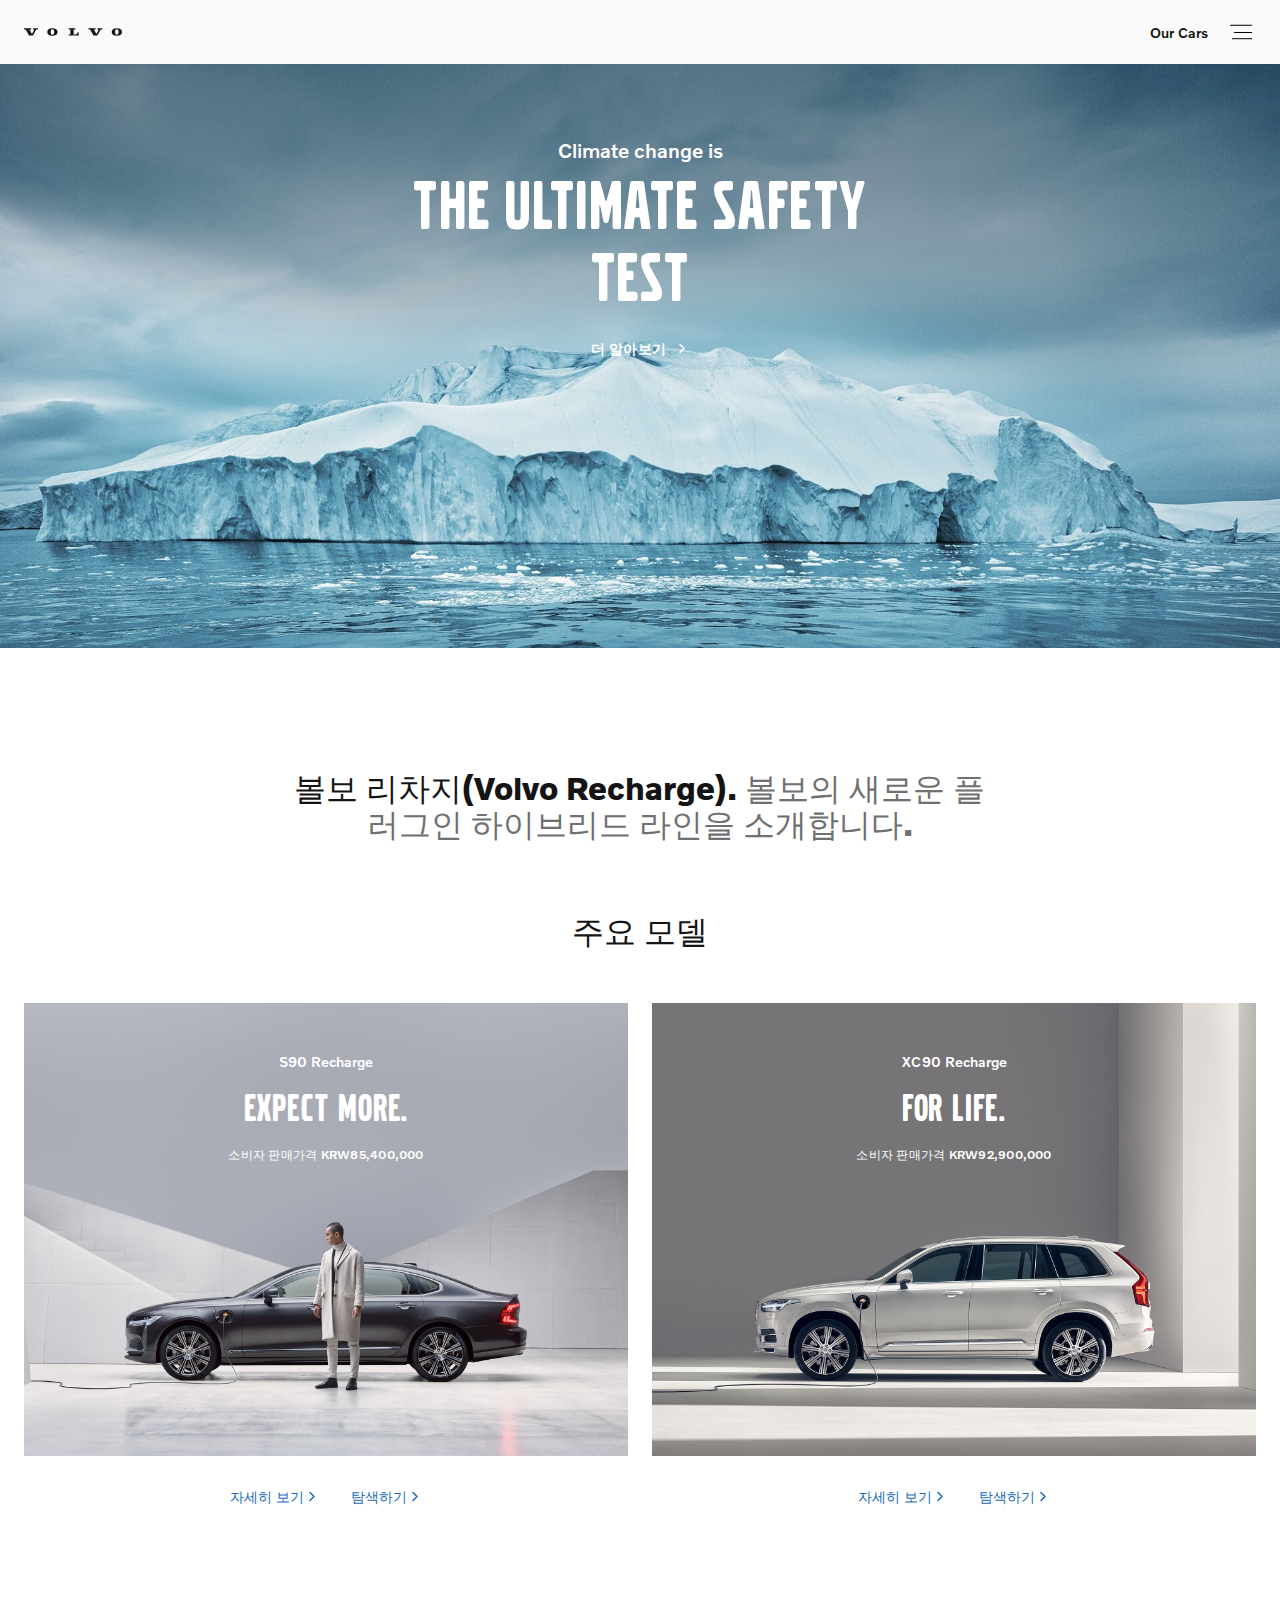
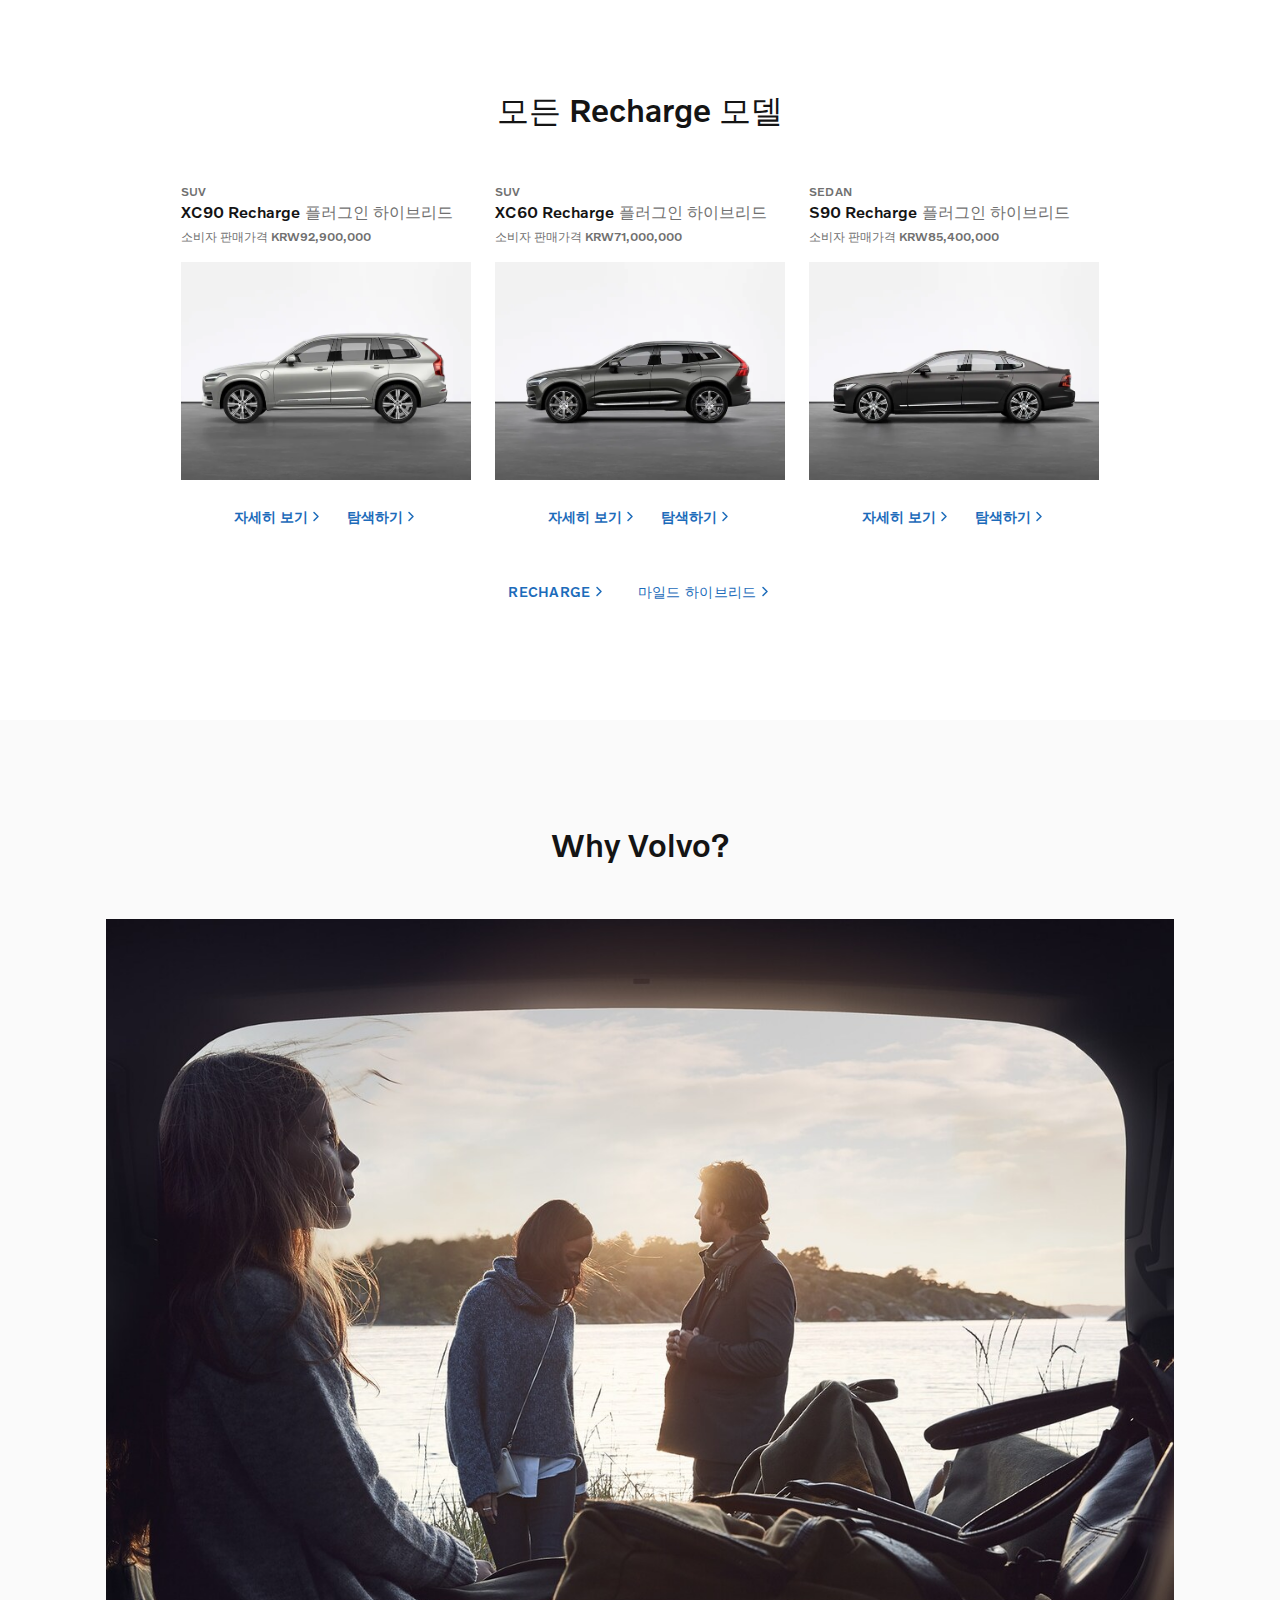
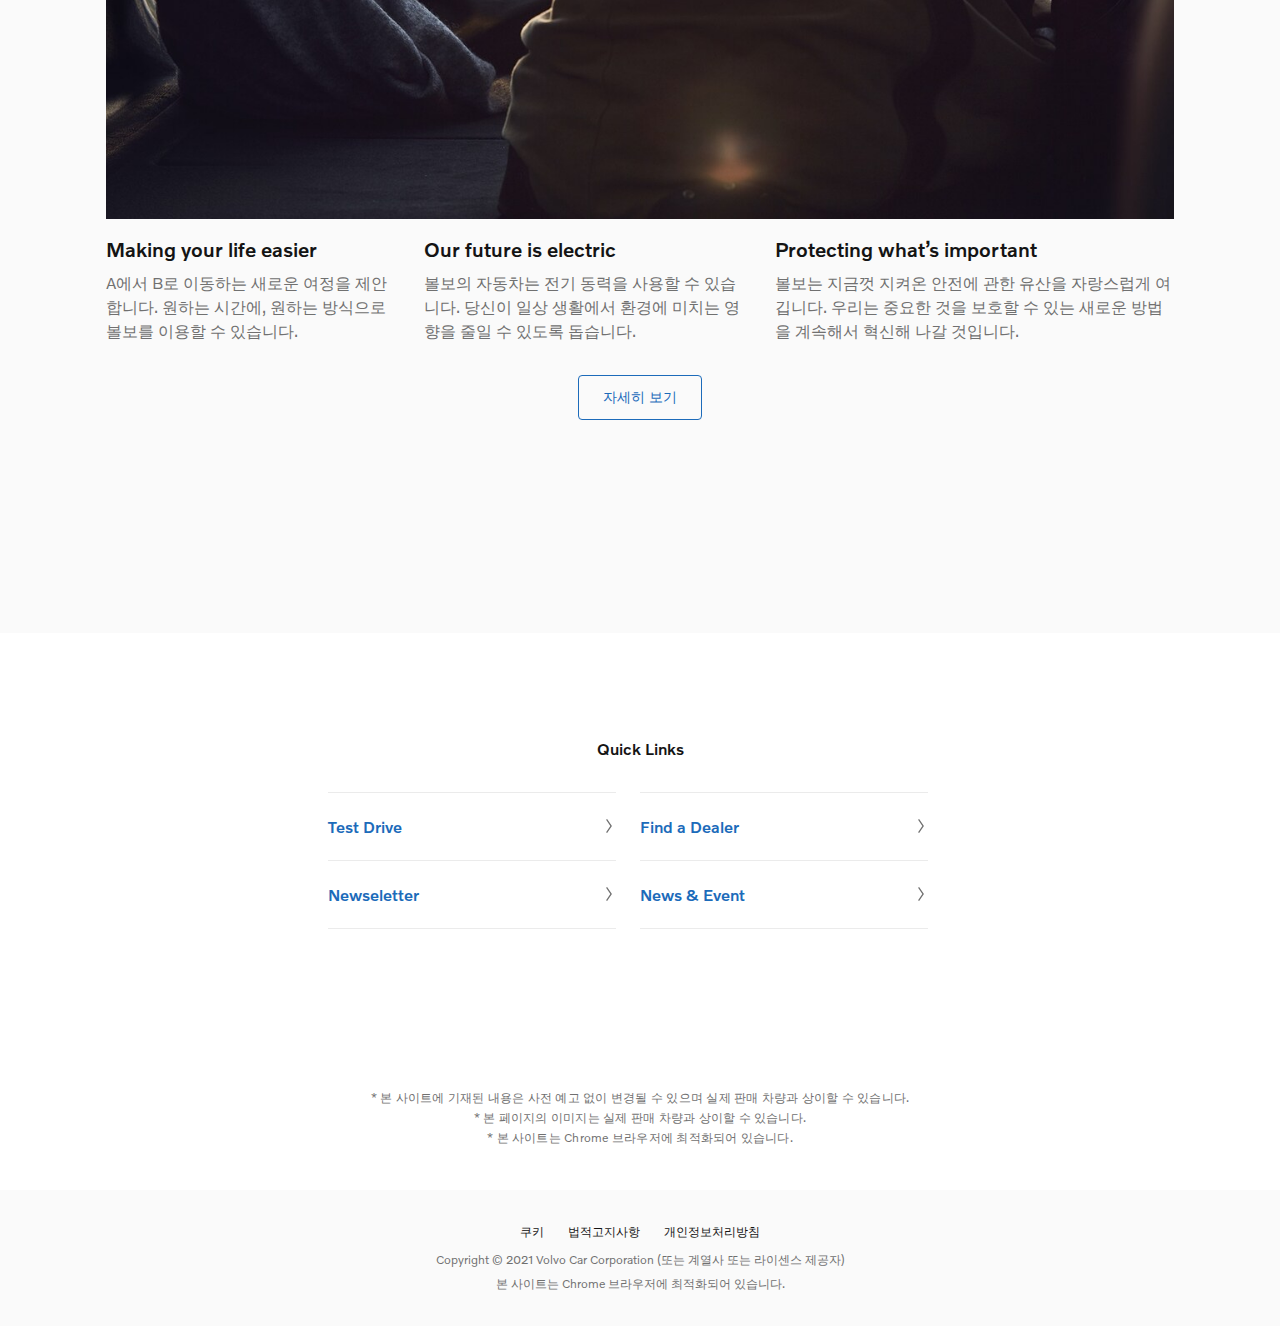
==== commit c3c1be5c: "0702_Ourcar Tab Event 적용완료" ====
--- a/index.html
+++ b/index.html
@@ -20,10 +20,10 @@
   <link rel="stylesheet" href="/fa/css/all.min.css" />
   <link rel="stylesheet" href="/css/web-font.css" />
   <link rel="stylesheet" href="/css/style-pc.css"/>
- 
+
   <!-- Jquery CDN -->
   <script src="/js/jquery-3.5.1.min.js"></script>
-  <script src="/js/thebeaever-common.js"></script>
+  <script src="./js/thebeaever-common.js"></script>
 </head>
 
 <body class="main">
@@ -152,32 +152,31 @@
 
     <!-- Our Cars container -->
     <div id="ourCars">
-      <div class="ourcars-container">
+      <div class="ourcars-container" role="tablist">
         <div class="ourcars-menu-container">
         
-          <div class="ourcars-menu-items-master" role="tablist">
-            <button class="ourcars-menu-items" id="plugin-anchor" type="button" role="tab" aria-controls="plugin" aria-selected="ture">
-              <a href="#" class="items plugin">
+          <div class="ourcars-menu-items-master">
+            <button class="ourcars-menu-items items" id="plugin-tab" onclick="openMenu('plugin')" role="tab" aria-controls="plugin" aria-selected="ture" tabindex="0">
                 <h2>
                   Plug-in&nbsp;hybrids
                 </h2>
                 <span>플러그인&nbsp;하이브리드</span>
-              </a>
             </button> <!-- items1 -->
+
             <div class="space-box">
               <span>SpaceBox</span>
             </div>
-            <button class="ourcars-menu-items" id="mild-anchor" type="button" role="tab" aria-controls="mild" aria-selected="false"> 
-              <a href="#" class="items mild">
+
+            <button class="ourcars-menu-items items" id="mild-tab" onclick="openMenu('mild')" role="tab" aria-controls="mild" aria-selected="false" tabindex="0"> 
                 <h2>Mild&nbsp;hybrids</h2>
                   <span>마일드&nbsp;하이브리드</span>
-              </a>
             </button> <!-- items2 -->
           </div> <!-- ourcars-menu-items-->
 
         </div> <!-- ourcars-menu-container --> 
         
-          <div class="ourcars-list-container" tabindex="0" role="tabpanel" aria-labelledby="plugin-anchor">
+        <!-- Plugin -->
+          <div class="ourcars-list-container list" id="plugin" role="tabpanel" tabindex="0" aria-labelledby="plugin-tab" >
             <div class="ourcars-list-items">
               <div class="ourcars-list-items-pluginSuv">
                   <a href="#" class="pluginSuv">
@@ -247,7 +246,7 @@
           </div> 
           
           <!-- Mild Hybrid -->
-          <div class="ourcars-list-container" tabindex="0" role="tabpanel" aria-labelledby="mild-anchor" aria-hidden="false">
+          <div class="ourcars-list-container list" id="mild" role="tabpanel" tabindex="0" aria-labelledby="mild-tab" hidden>
             <div class="ourcars-list-items">
               <div class="ourcars-list-items-mildHybridSuv">
                   <a href="#" class="pluginSuv">
@@ -713,22 +712,25 @@
     
 
   </div> <!-- wrapper -->
-
-  <script>
-    'use strict';
-
+</body>
+
+<script>
+  'use strict';
+    
     $('#header a.toggle').on('click', function () {
       $('#wrapper').addClass('open');
+      $('#wrapper').removeClass('dropDown');
+      $('#ourCars').removeClass('show-drop');
     });
     $('#quick-link .side-toggle-container').on('click', function() {
       $('#wrapper').removeClass('open');
     });
-
+    
     $('#header a.ourCars-open').on('click', function() {
       $('#wrapper').toggleClass('dropDown');
       $('#ourCars').toggleClass('show-drop');
     });
-
+    
     $('.ourCars-toggle-container').on('click', function() {
         $('#wrapper').removeClass('dropDown');
         $('#ourCars').removeClass('show-drop');
@@ -738,9 +740,6 @@
         $('#wrapper').removeClass('dropDown');
         $('#ourCars').removeClass('show-drop');
       });
-
-
-  </script>
-</body>
+</script>
 
 </html>--- a/css/style-pc.css
+++ b/css/style-pc.css
@@ -1,12 +1,5 @@
 @charset "utf-8";
 /* reset */
-button {
-  background: transparent;
-  border: none;
-  color: #141414;
-
-}
-
 h1, h2, h3, h4, h5, h6, ul, ol, li, dl, dt, dd, p {
   margin: 0; padding: 0;
 }
@@ -165,7 +158,7 @@
   left: 0;
   width: 100%;
   background: #fafafa;
-  z-index: 1;
+  z-index: 2;
 }
 
 #header .inner {
@@ -445,36 +438,44 @@
 
 /* OurCars */
 #ourCars {
-  position: relative;
-  display: none;
+  position: absolute;
+  display: block;
   background: transparent;
   width: 100vw;
+  height: 0;
   top: -1080px;
+  opacity: 0;
+  transition: all 0.5s ease-in-out;
+  overflow: hidden;
+  z-index: 1;
+}
+
+#ourCars.show-drop {
+  top: 64px;
+  height: 100vw;
   opacity: 1;
-  transition:  0.5s ease-in-out;
+  transition: all 0.5s ease-in-out;
   z-index: 1;
-  overflow: hidden;
-}
-
-#ourCars.show-drop {
-  display: block;
-  top: 64px;
-  height: 100vh;
-  opacity: 1;
-  transition: all 0.5s ease-in;
-  box-sizing: border-box;
-}
-
-#ourCars > .ourcars-container {
+}
+
+.ourcars-container {
   background: #fff;
-  padding: 24px 60px 0 60px;
-  display: flex;
-  height: 80vh;
+  padding: 24px 0 0 60px;
+  display: flex;
+  height: 0;
   align-content: stretch;
   align-items: stretch;
   box-sizing: border-box;
   overflow: hidden;
-  overflow-y: auto;
+  transition: all 0.5s ease-in-out;
+  transition-delay: 0.5s;
+}
+
+#ourCars.show-drop > .ourcars-container {
+  display: flex;
+  height: 80vh;
+  opacity: 1;
+  transition: all 0.5s ease-in-out;
 }
 
 #ourCars > .ourcars-container > .ourcars-menu-container {
@@ -508,16 +509,25 @@
   align-items: center;
   box-sizing: border-box;
   padding: 0;
+  color: #707070;
+  background: transparent;
+  border: none;
+  cursor: pointer;
+}
+
+
+.ourcars-menu-items.items:focus {
+  color: #141414;
 }
 
 .items {
   display: flex;
   flex-direction: column;
   align-items: flex-start;
+  justify-content: center;
 }
 
 .ourcars-menu-items h2 {
-  width: 100%;
   font-size: 20px;
   max-height: 28px;
   height: 100%;
@@ -545,14 +555,18 @@
   position: relative;
   display: flex;
   padding: 0 12px;
-  max-width: 75%;
-  width: 100%;
-  height: 80vh;
+  max-width: 100vw;
+  width: 100%;
+  height: 100%;
   overflow: hidden;
   overflow-y: auto;
   flex-shrink: 1;
 }
 
+#ourCars > .ourcars-container > .ourcars-list-container#mild {
+  display: none;
+}
+
 #ourCars > .ourcars-container > .ourcars-list-container.show-drop {
   display: none;
   opacity: 1;
@@ -563,7 +577,6 @@
   flex-direction: column;
   margin: 0 0 24px;
   padding: 0 0 0 24px;
-  /* grid-template-columns: repeat(auto-fit, minmax(max-content, 180px)); */
 }
 
 #ourCars > .ourcars-container > .ourcars-list-container > .ourcars-list-items > .pluginSuv {
@@ -580,7 +593,6 @@
   font-size: 14px;
   font-weight: 400;
   color: #1c6bba;
-  grid-column: 1 / -1;
 }
 .img-master {
   width: 100%;
@@ -655,6 +667,7 @@
 
 /* ourCars-toggle */
 .ourCars-toggle-container {
+  position: absolute;
   display: flex;
   justify-content: center;
   align-items: center;
@@ -662,7 +675,7 @@
   height: 40px;
   border-radius: 4px;
   z-index: 1000000;
-  left: 90%;
+  left: calc(100% - 60px);
 }
 
 .ourCars-toggle-container:hover {
@@ -691,7 +704,6 @@
 #ourCars-window-close {
   position: absolute;
   left: 0;
-  bottom: 0;
   border: none;
   display: block;
   background: transparent;
@@ -701,6 +713,9 @@
   cursor: pointer;
 }
 
+#mild {
+  display: none;
+}
 
 /* main */
 #main {
@@ -1058,6 +1073,10 @@
   margin: 16px 0;
 }
 
+.model-list-indicator {
+  display: flex;
+}
+
 .model-list-indicator > li > .indicator-footer {
   display: flex;
   justify-content: center;
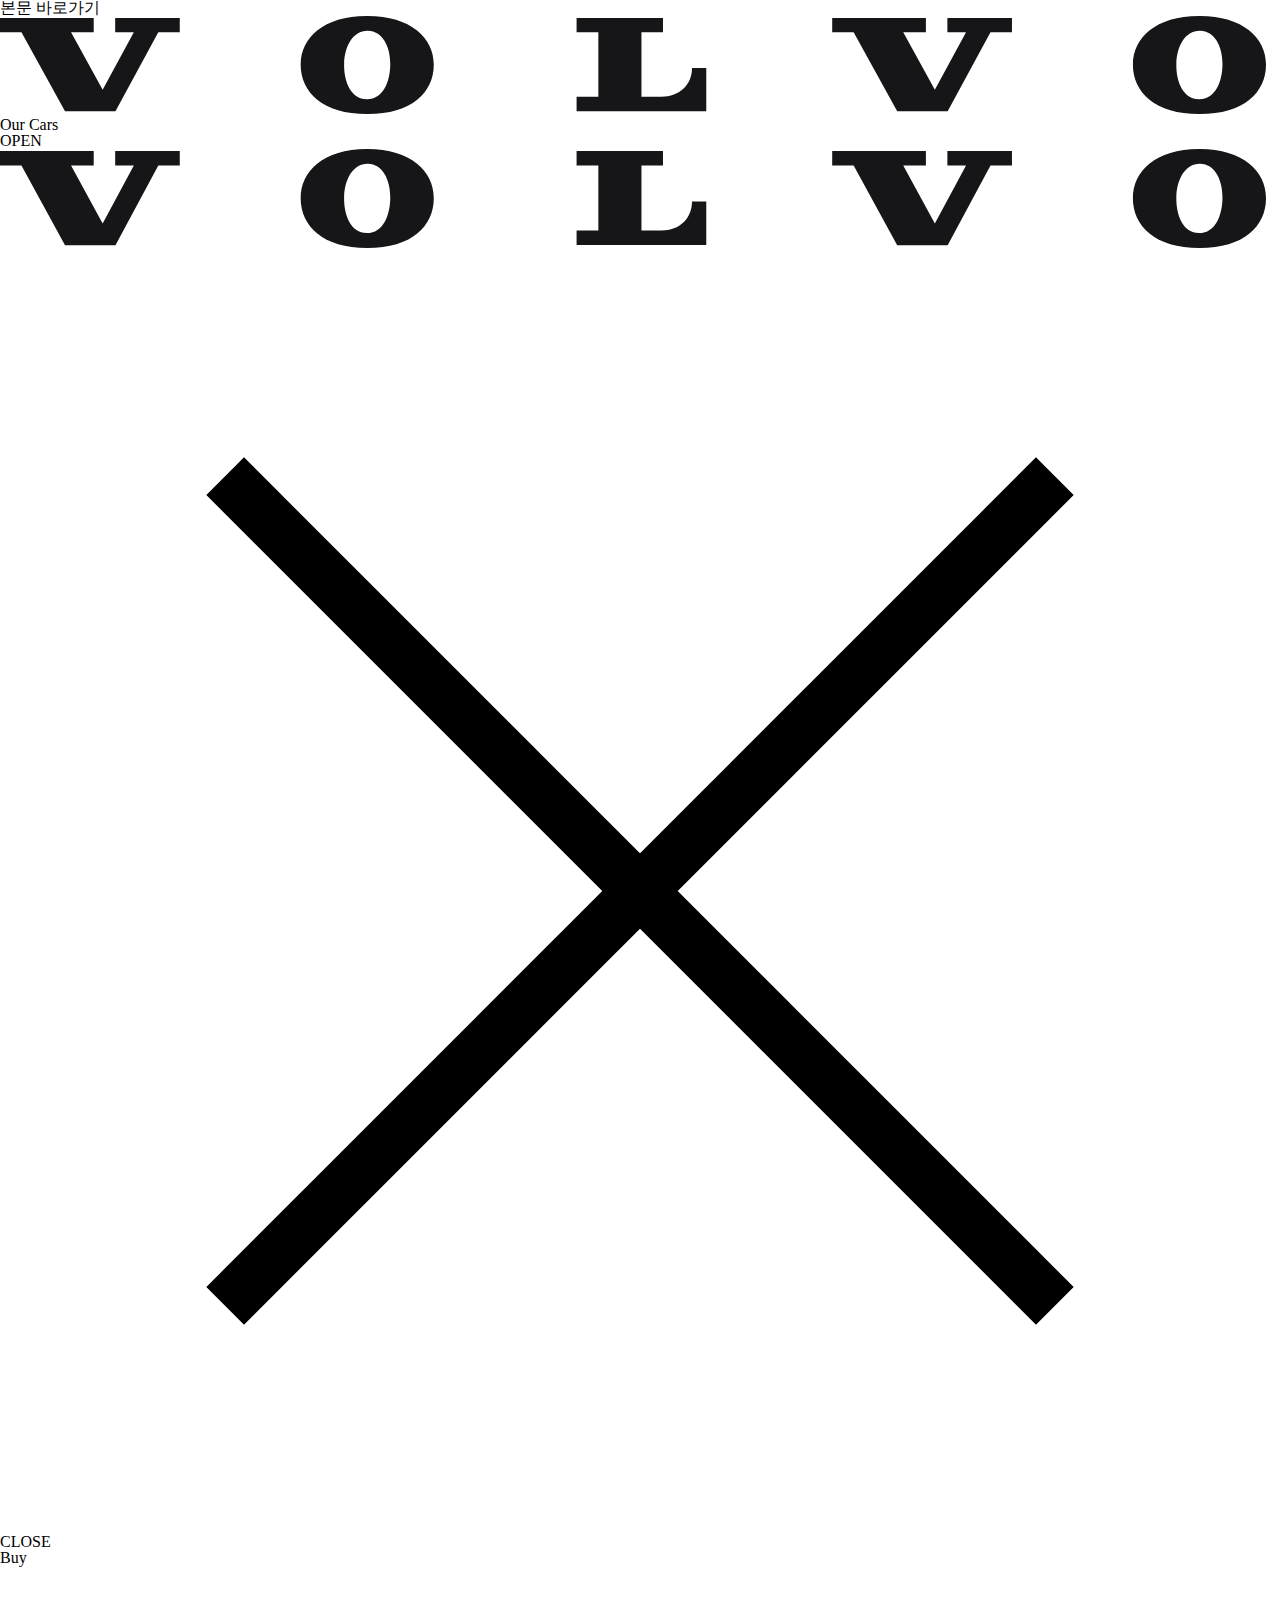
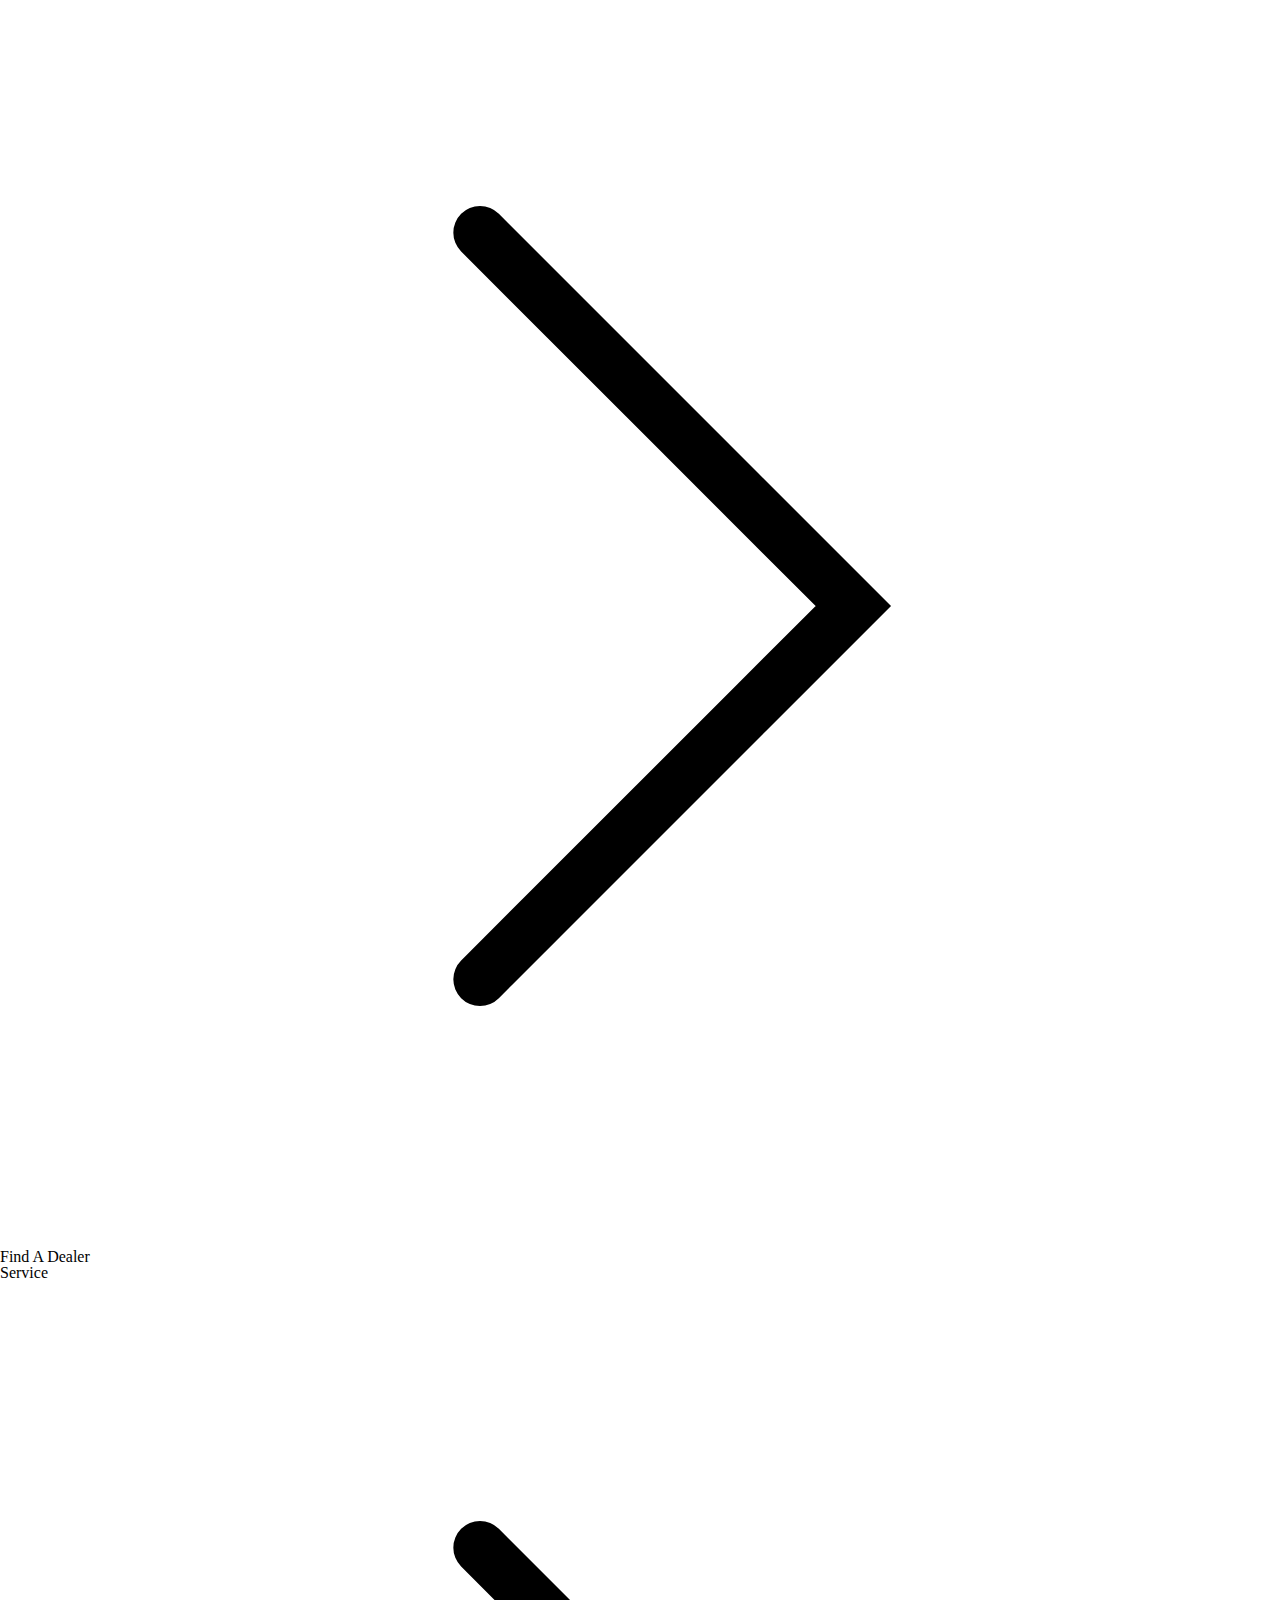
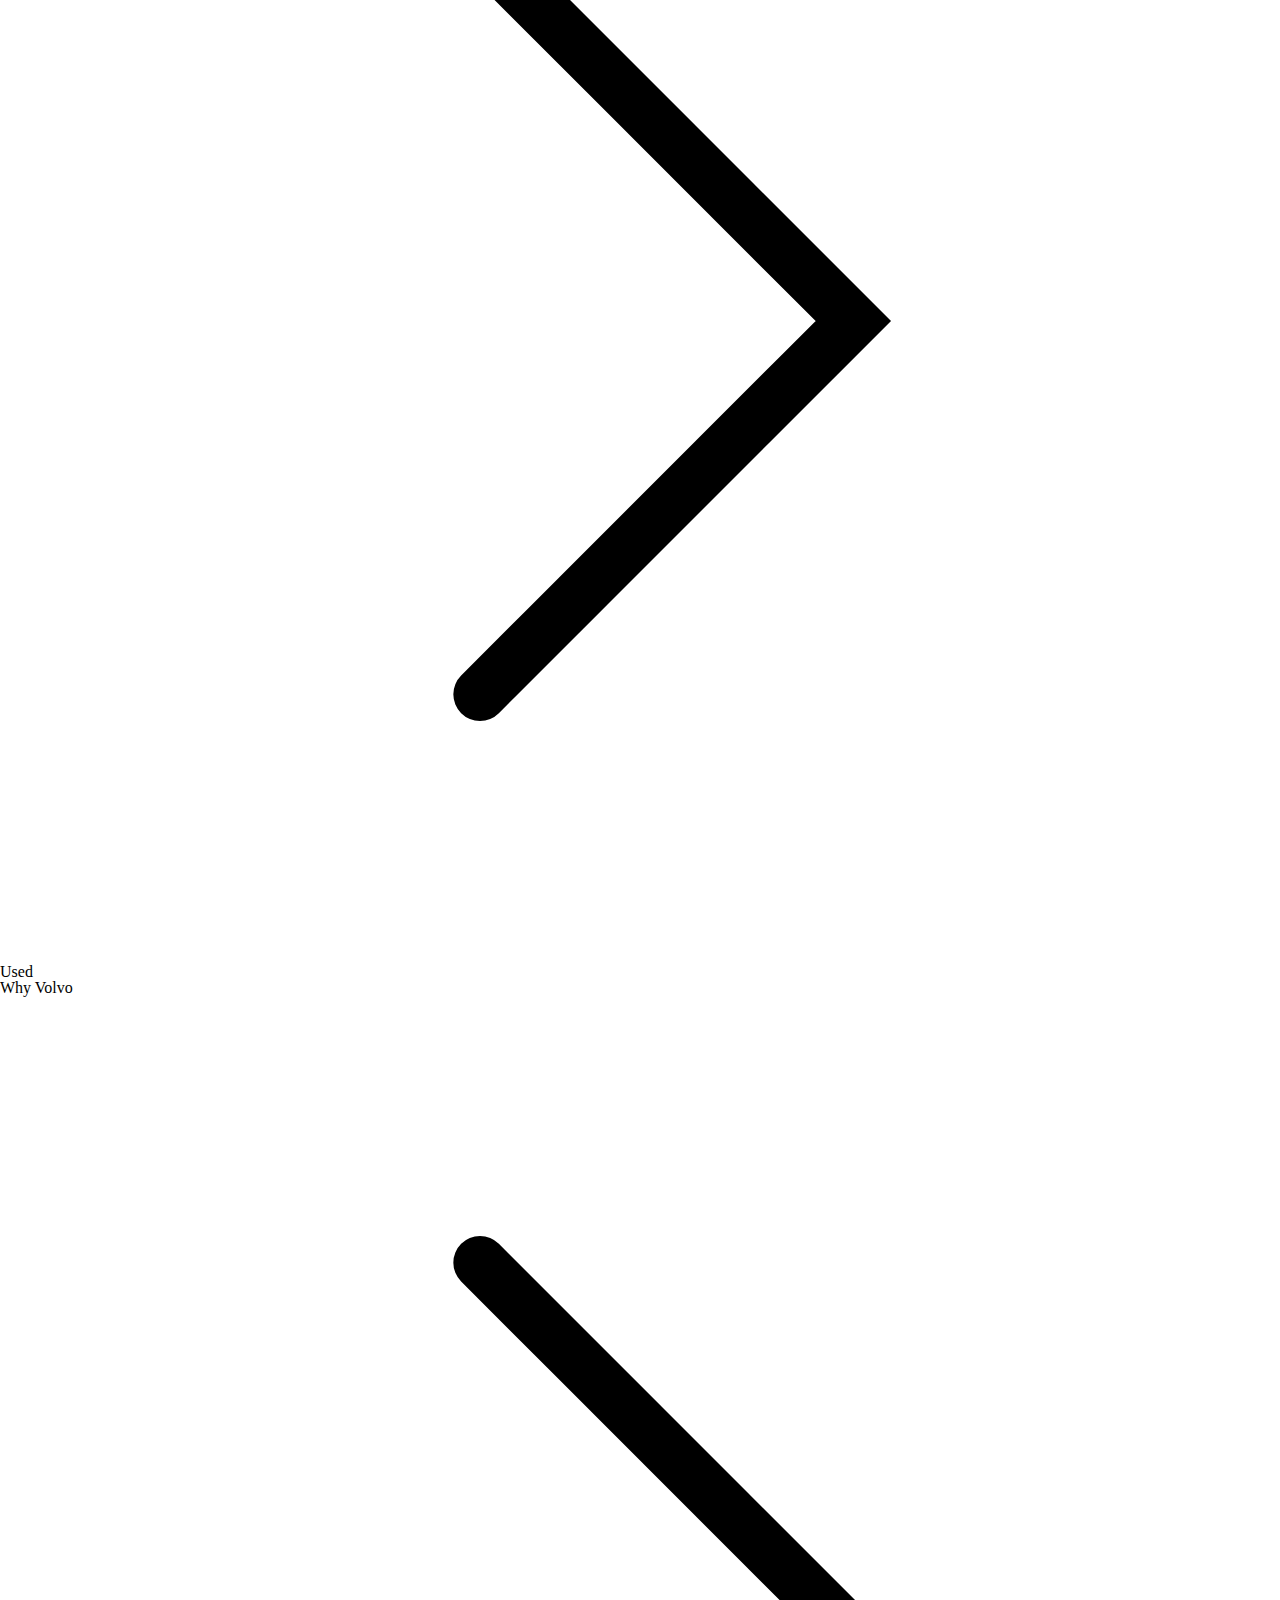
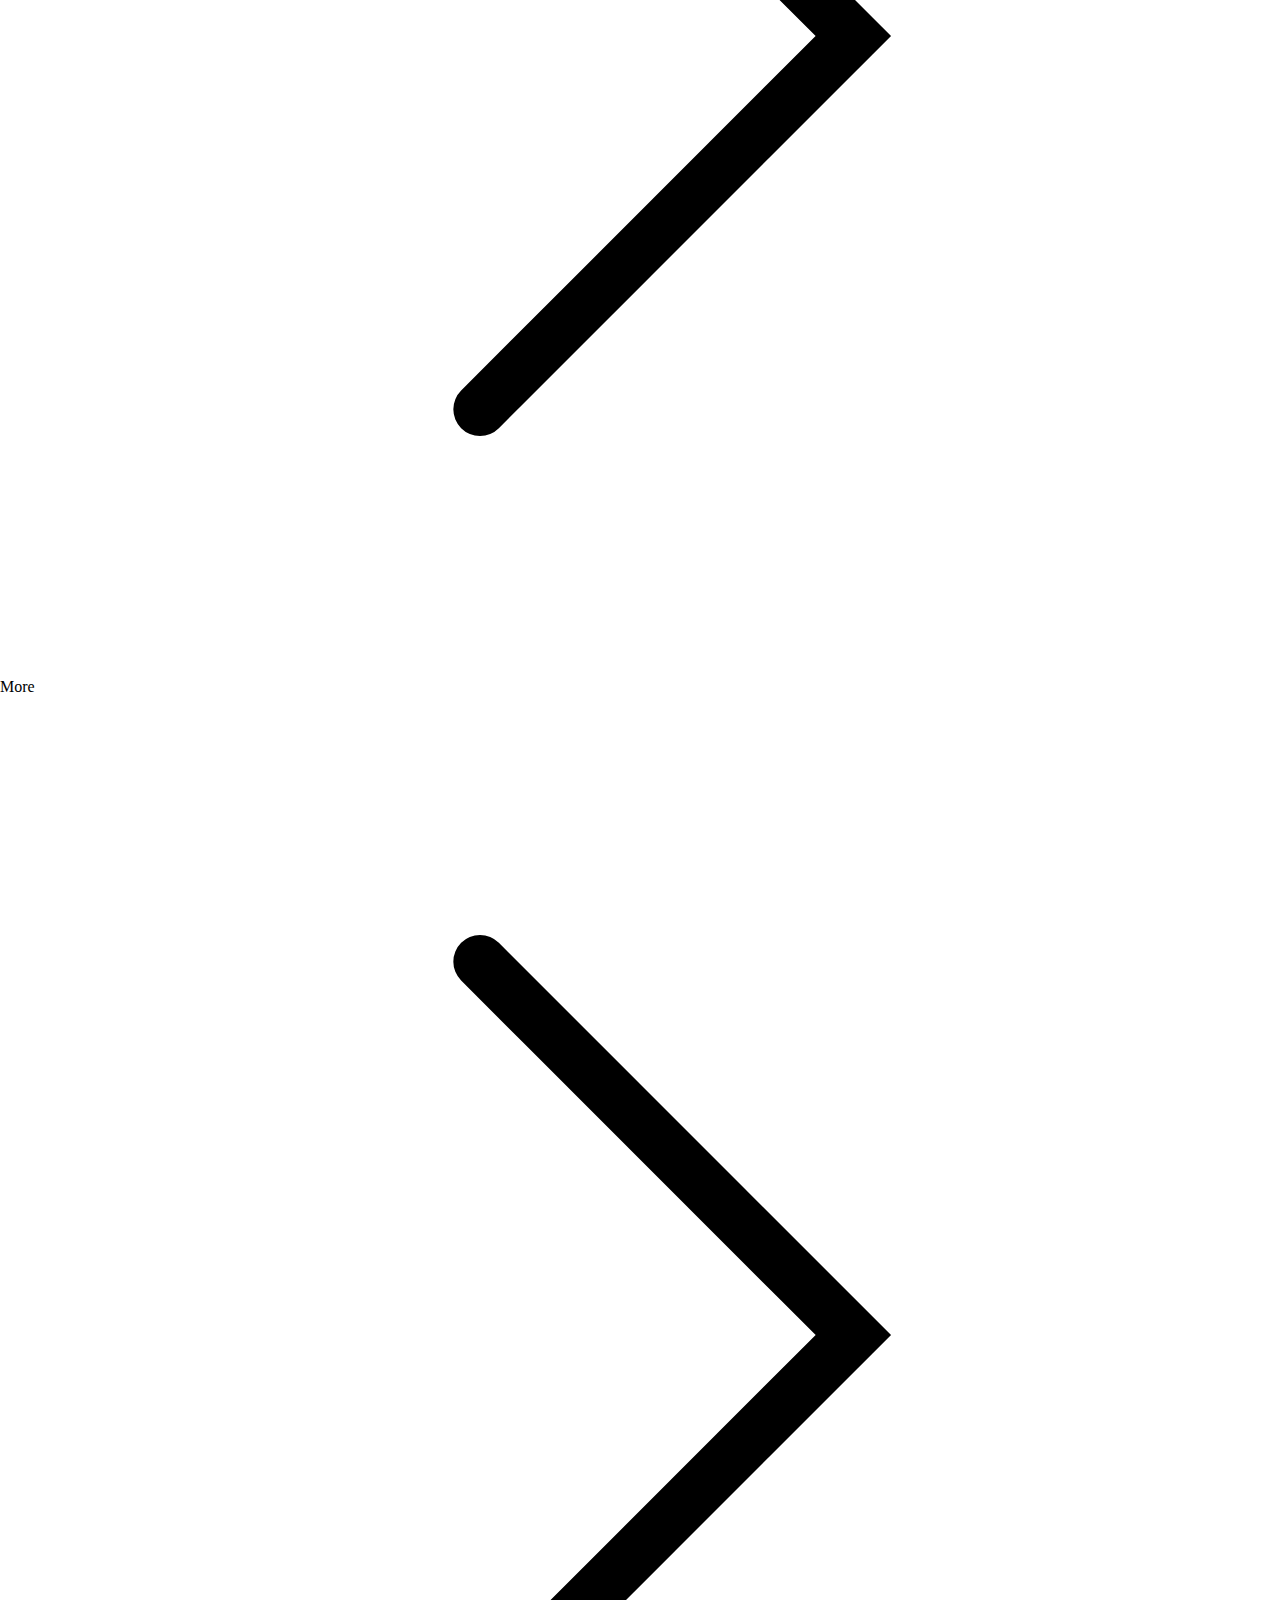
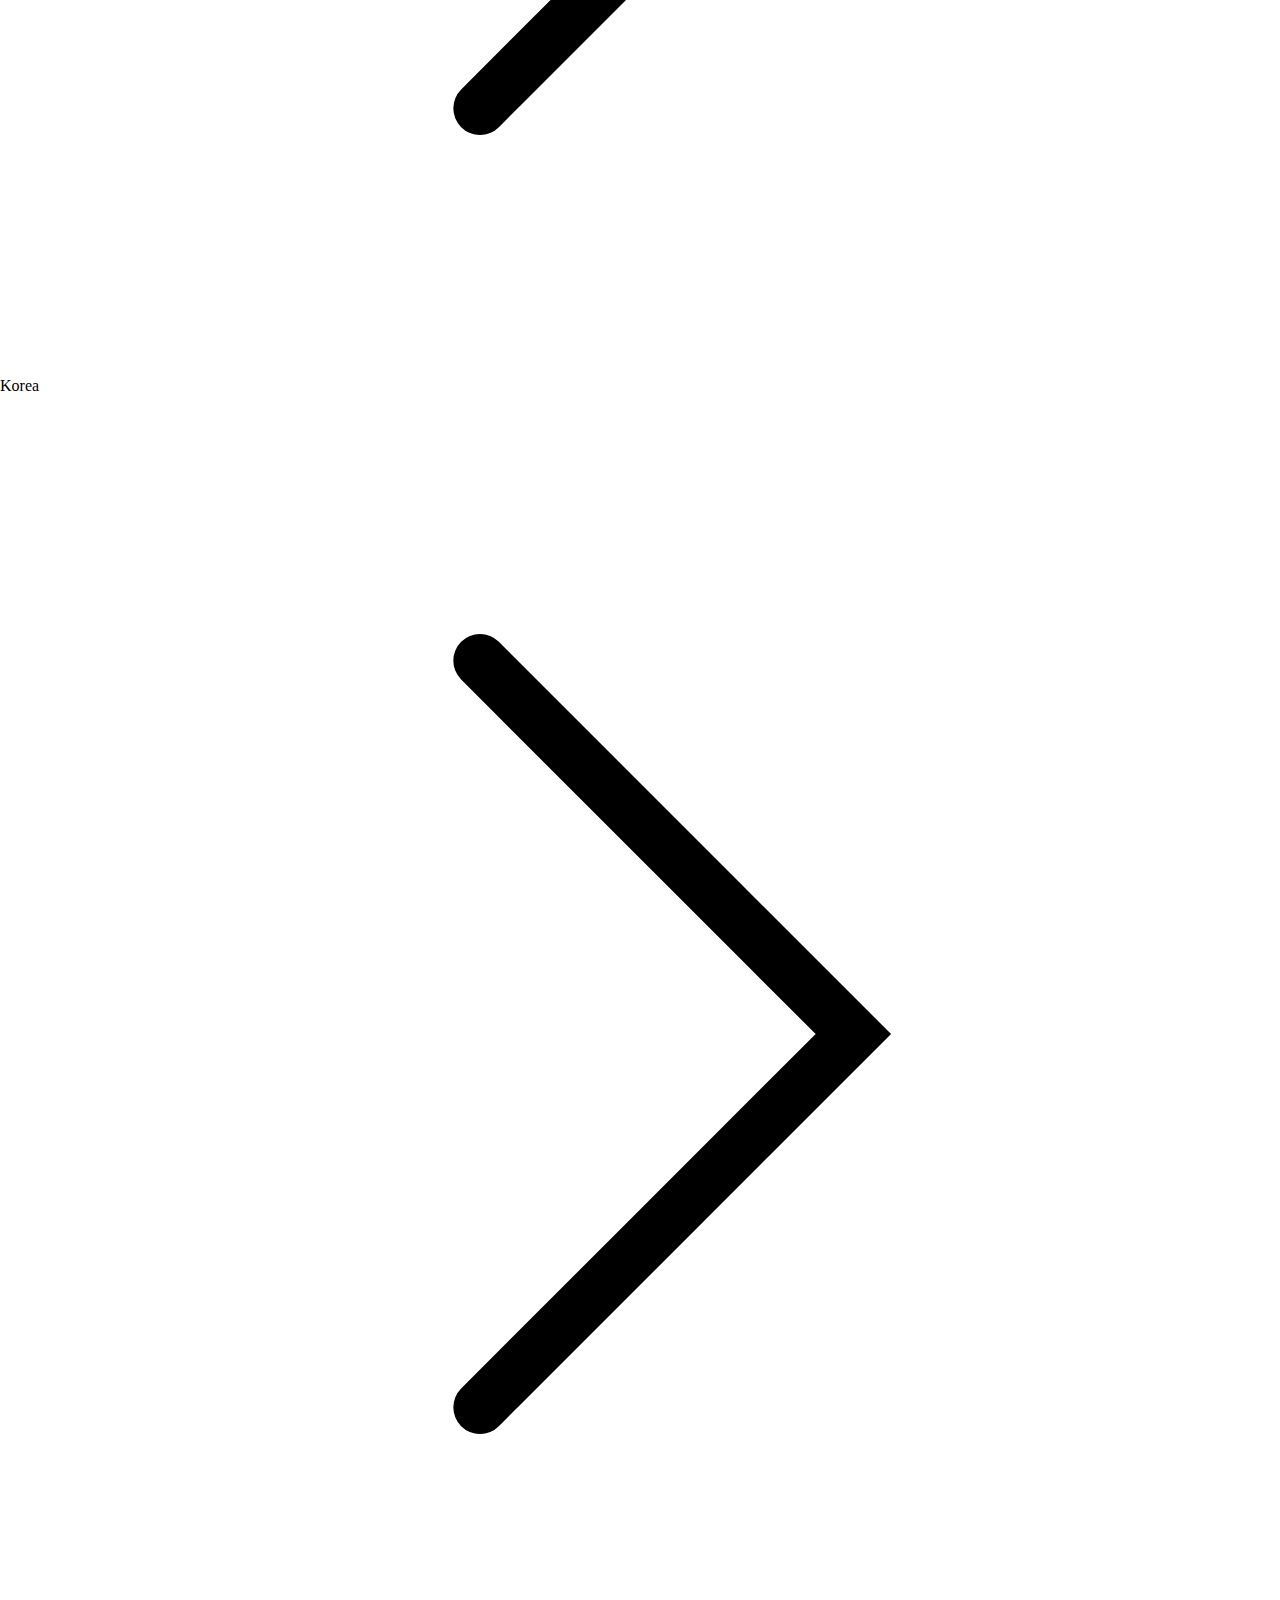
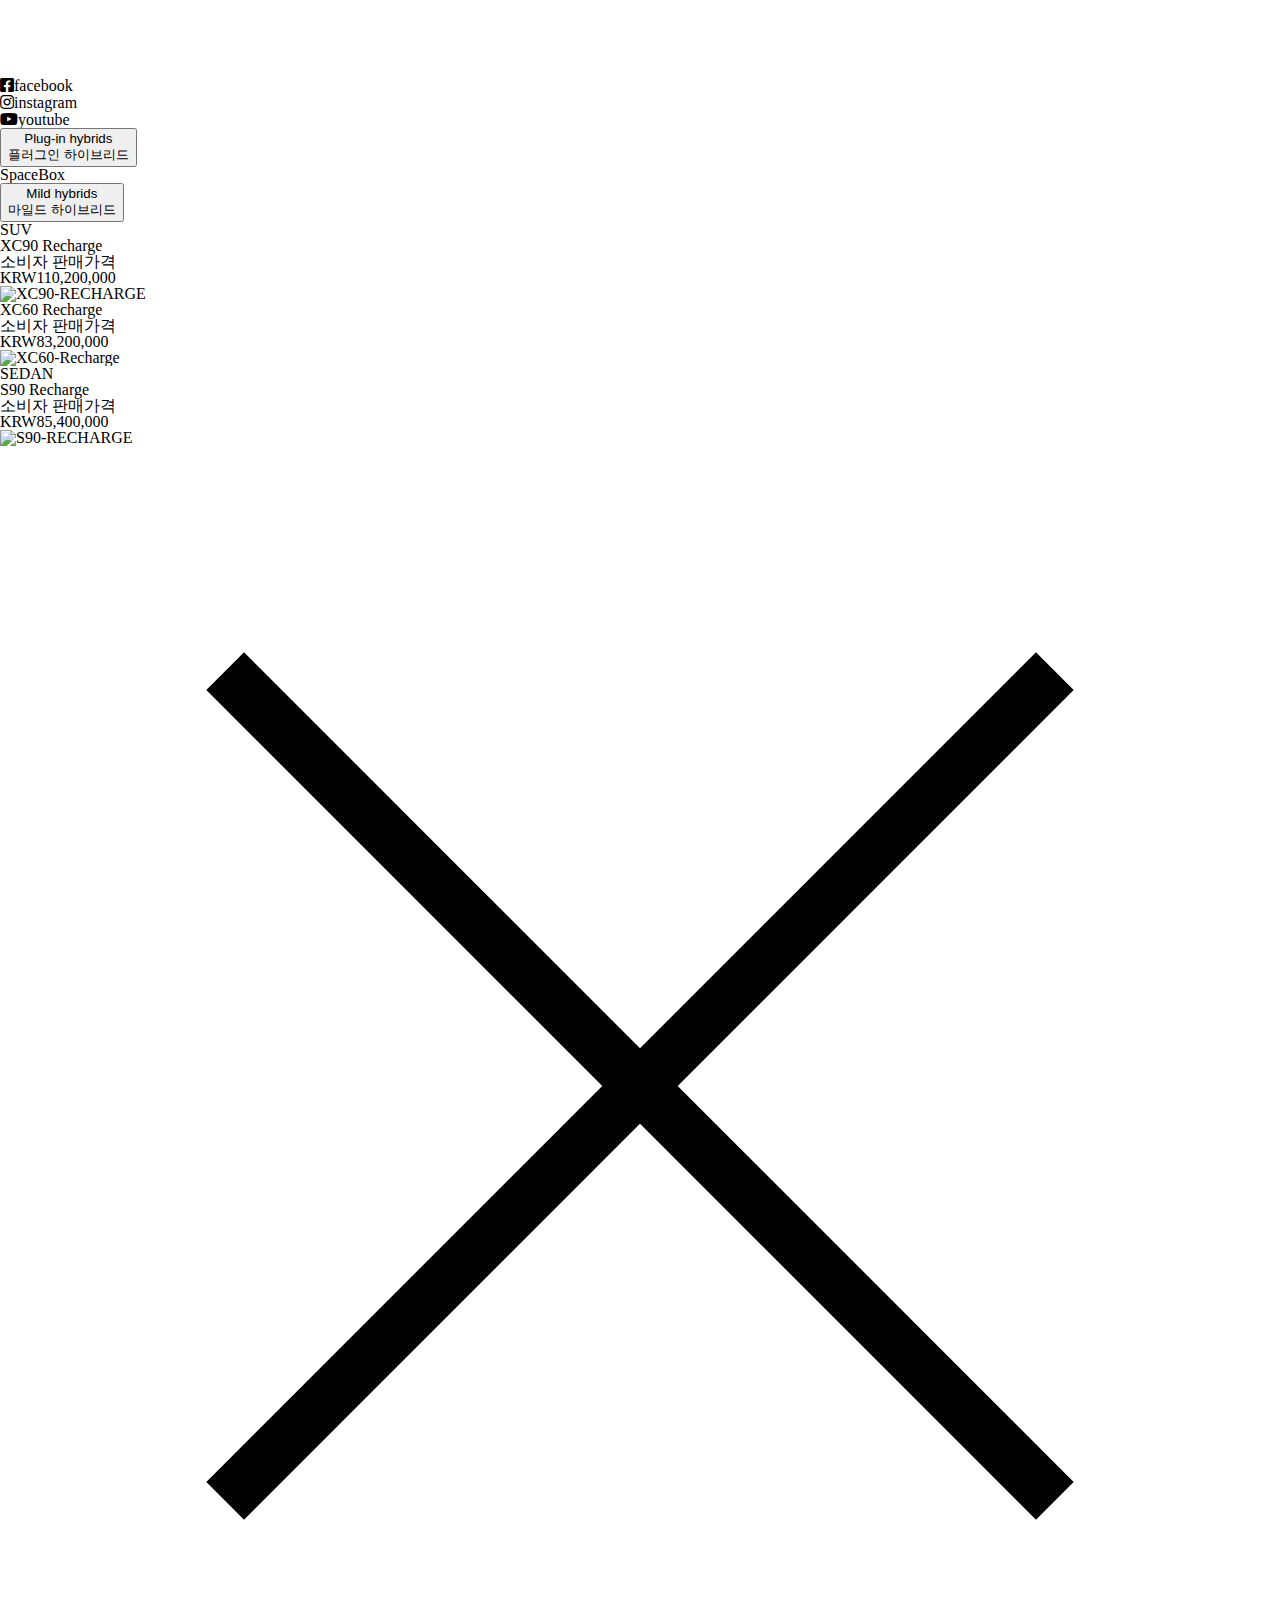
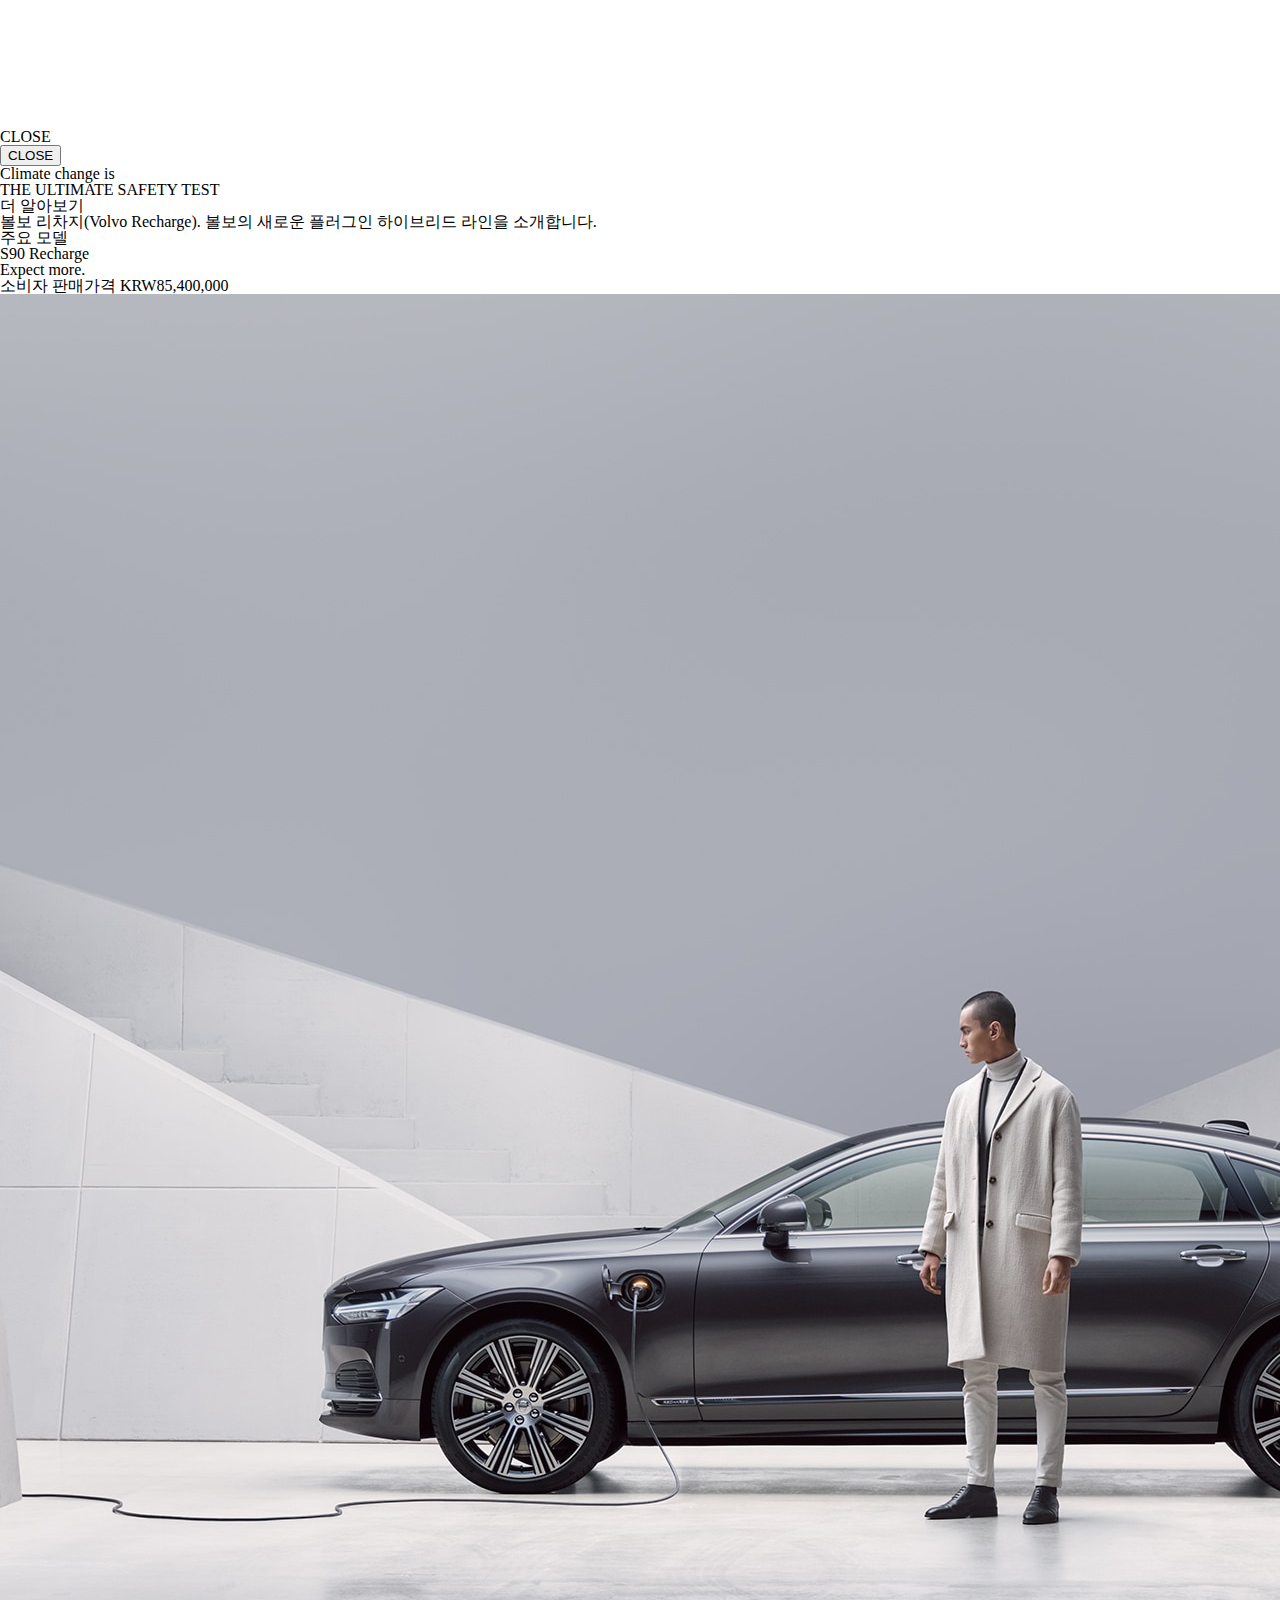
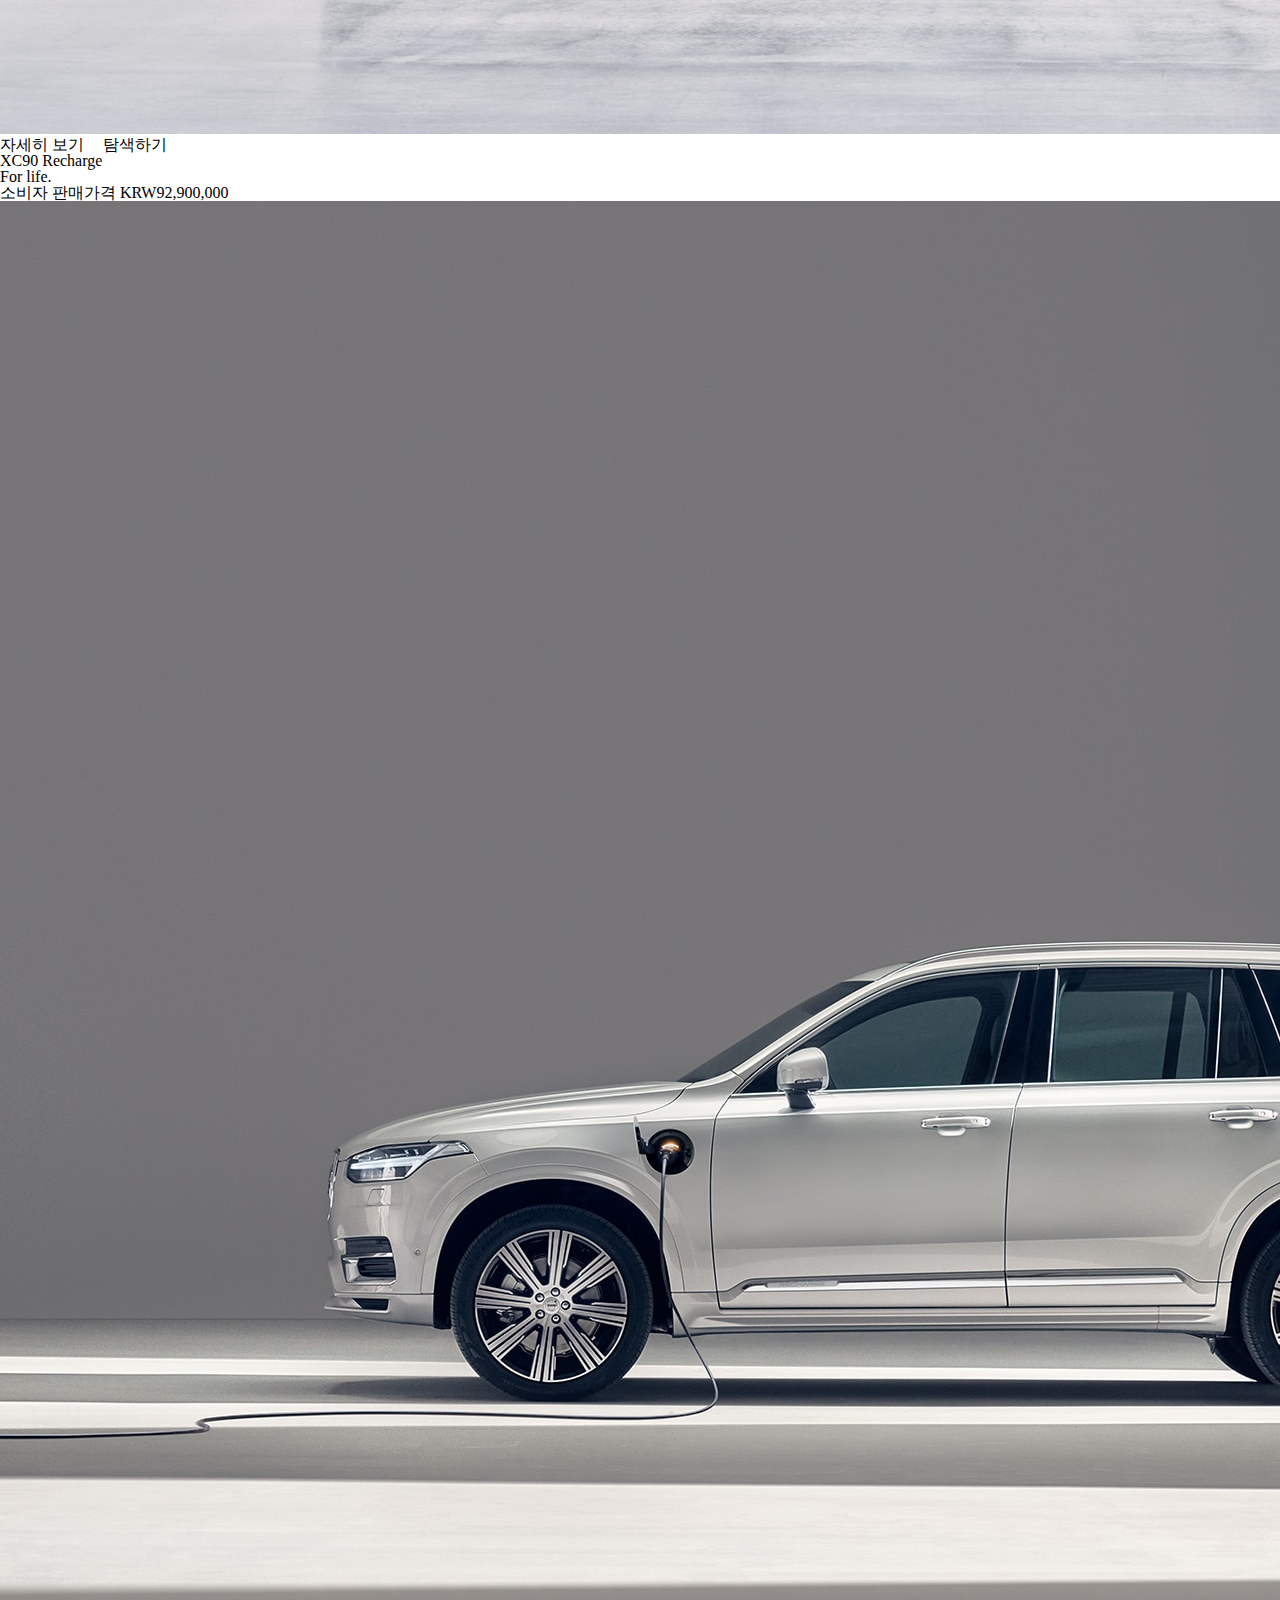
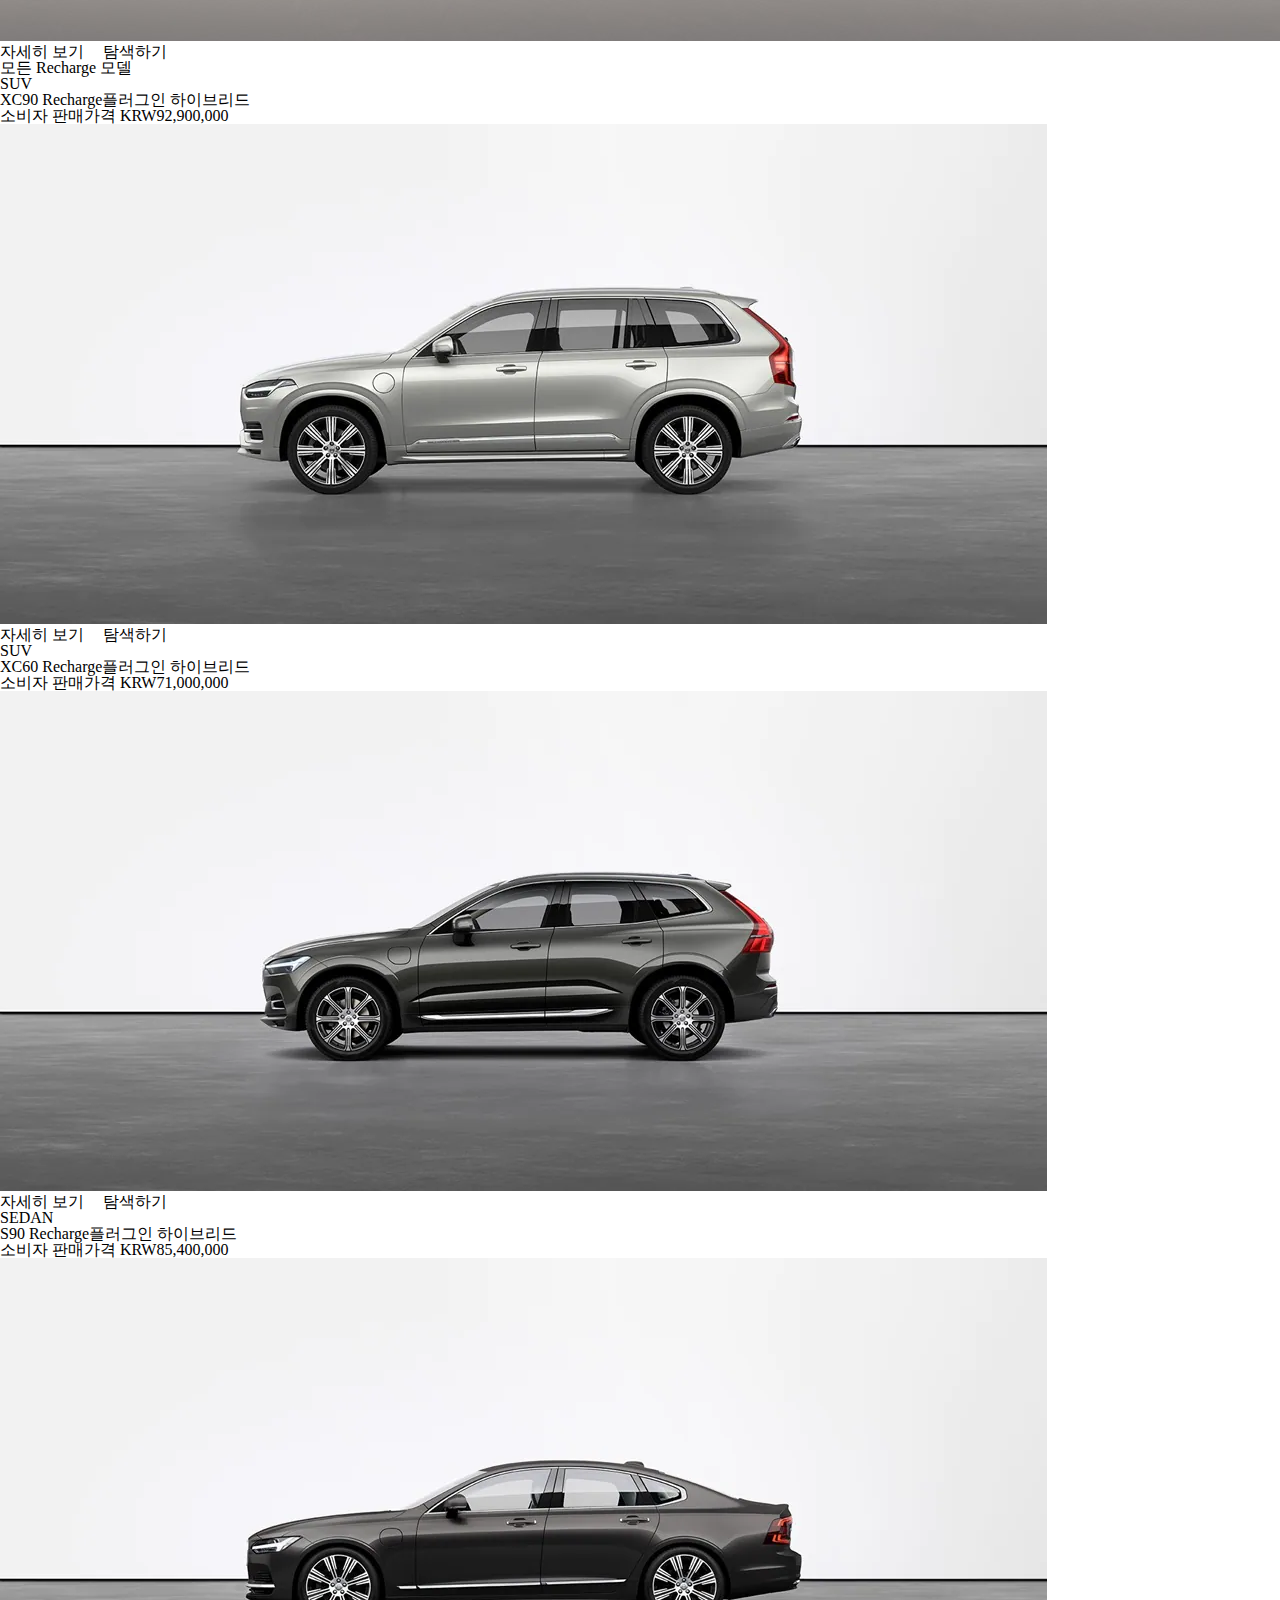
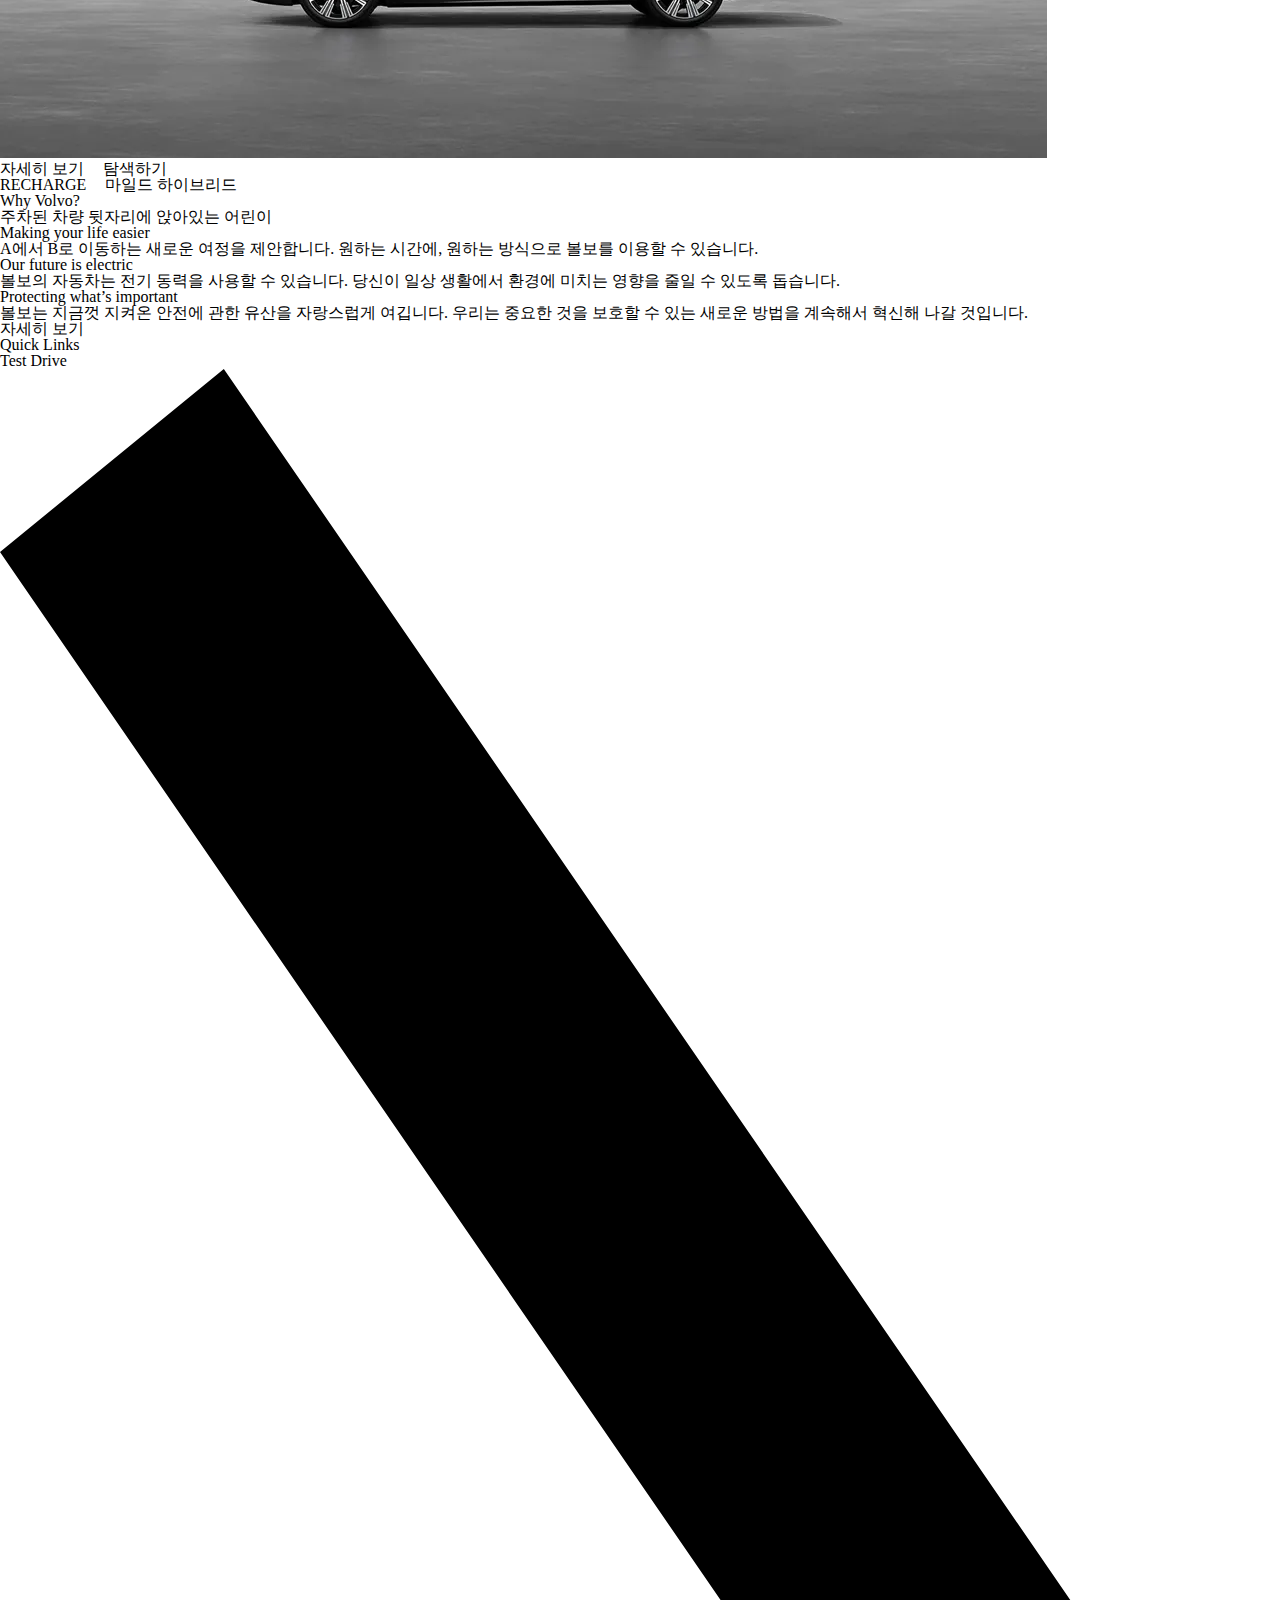
==== commit 9b3c7aea: "0705_OurCars Event 적용, jquery => javascript 수정중" ====
--- a/index.html
+++ b/index.html
@@ -17,9 +17,10 @@
   <meta property="og:image" content="./img/volvo-wordmark-black" />
   <meta property="og.url" content="http://127.0.0.1:5500/index.html">
   <link rel="shortcut icon" type="image/x-icon" href="favicon.ico" />
-  <link rel="stylesheet" href="/fa/css/all.min.css" />
-  <link rel="stylesheet" href="/css/web-font.css" />
-  <link rel="stylesheet" href="/css/style-pc.css"/>
+  <link rel="stylesheet" href="./fa/css/all.min.css" />
+  <link rel="stylesheet" href="./css/reset.css">
+  <link rel="stylesheet" href="./css/web-font.css" />
+  <link rel="stylesheet" href="./css/style.css"/>
 
   <!-- Jquery CDN -->
   <script src="/js/jquery-3.5.1.min.js"></script>
@@ -156,10 +157,8 @@
         <div class="ourcars-menu-container">
         
           <div class="ourcars-menu-items-master">
-            <button class="ourcars-menu-items items" id="plugin-tab" onclick="openMenu('plugin')" role="tab" aria-controls="plugin" aria-selected="ture" tabindex="0">
-                <h2>
-                  Plug-in&nbsp;hybrids
-                </h2>
+            <button class="ourcars-menu-items items menu1" onclick="openMenu('plugin')">
+                <h2>Plug-in&nbsp;hybrids</h2>
                 <span>플러그인&nbsp;하이브리드</span>
             </button> <!-- items1 -->
 
@@ -167,7 +166,7 @@
               <span>SpaceBox</span>
             </div>
 
-            <button class="ourcars-menu-items items" id="mild-tab" onclick="openMenu('mild')" role="tab" aria-controls="mild" aria-selected="false" tabindex="0"> 
+            <button class="ourcars-menu-items items menu2" onclick="openMenu('mild')"> 
                 <h2>Mild&nbsp;hybrids</h2>
                   <span>마일드&nbsp;하이브리드</span>
             </button> <!-- items2 -->
@@ -548,7 +547,7 @@
                     <h3><em>XC60 Recharge</em><span>플러그인 하이브리드</span></h3>
                     <span>소비자 판매가격 <em>KRW71,000,000</em></span>
                   </div>
-                  <div>
+                  <div class="indicator-img-container">
                     <img src="./img/xc60_recharge_1800x860.webp"
                       alt="아이스 화이트 Volvo SUV XC60 Recharge 플러그인 하이브리드가 스튜디오의 회색 바닥에 세워져 있습니다" class="indicator-img">
                   </div>
@@ -740,6 +739,17 @@
         $('#wrapper').removeClass('dropDown');
         $('#ourCars').removeClass('show-drop');
       });
+
+      $('.menu1').on('click', function() {
+        $('.menu1').css({'color' : '#141414'});
+        $('.menu2').css({'color' : '#707070'});
+      });
+
+      $('.menu2').on('click', function() {
+        $('.menu2').css({'color' : '#141414'});
+        $('.menu1').css({'color' : '#707070'});
+      });
+      
 </script>
 
 </html>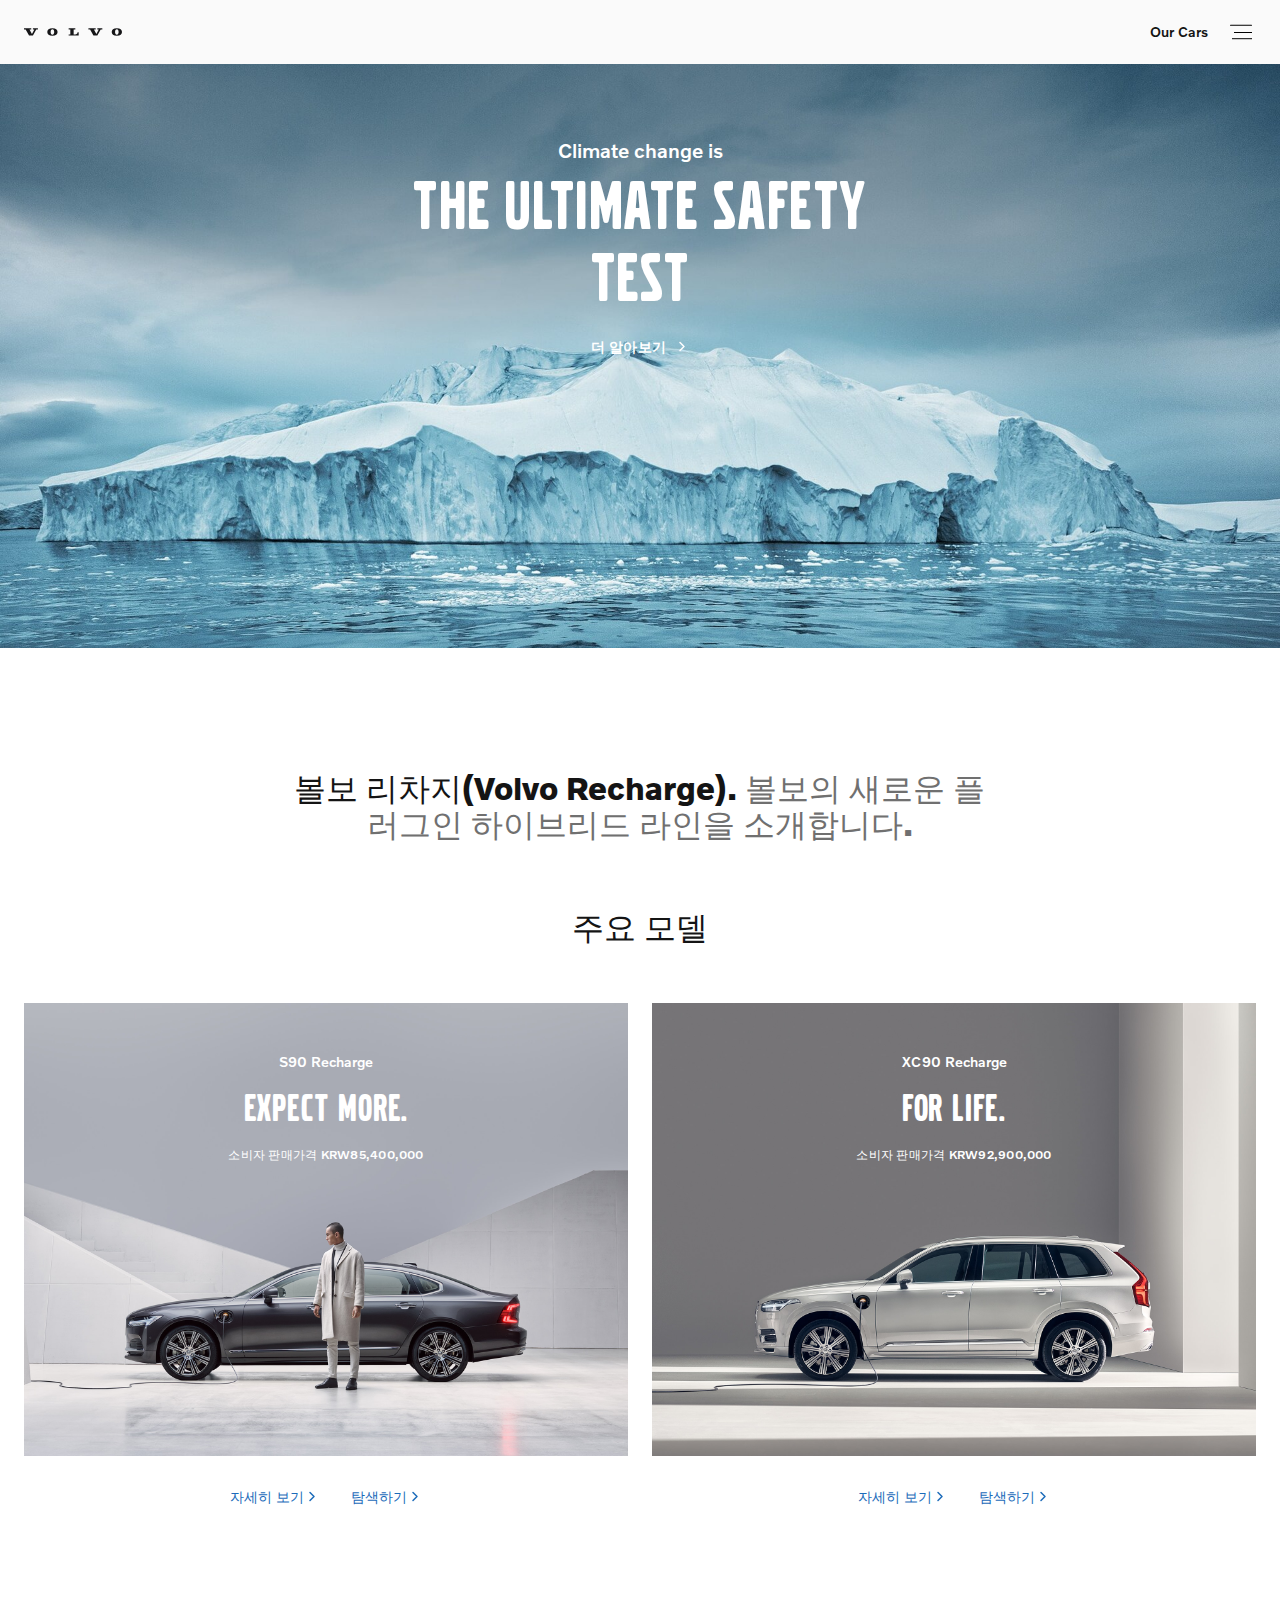
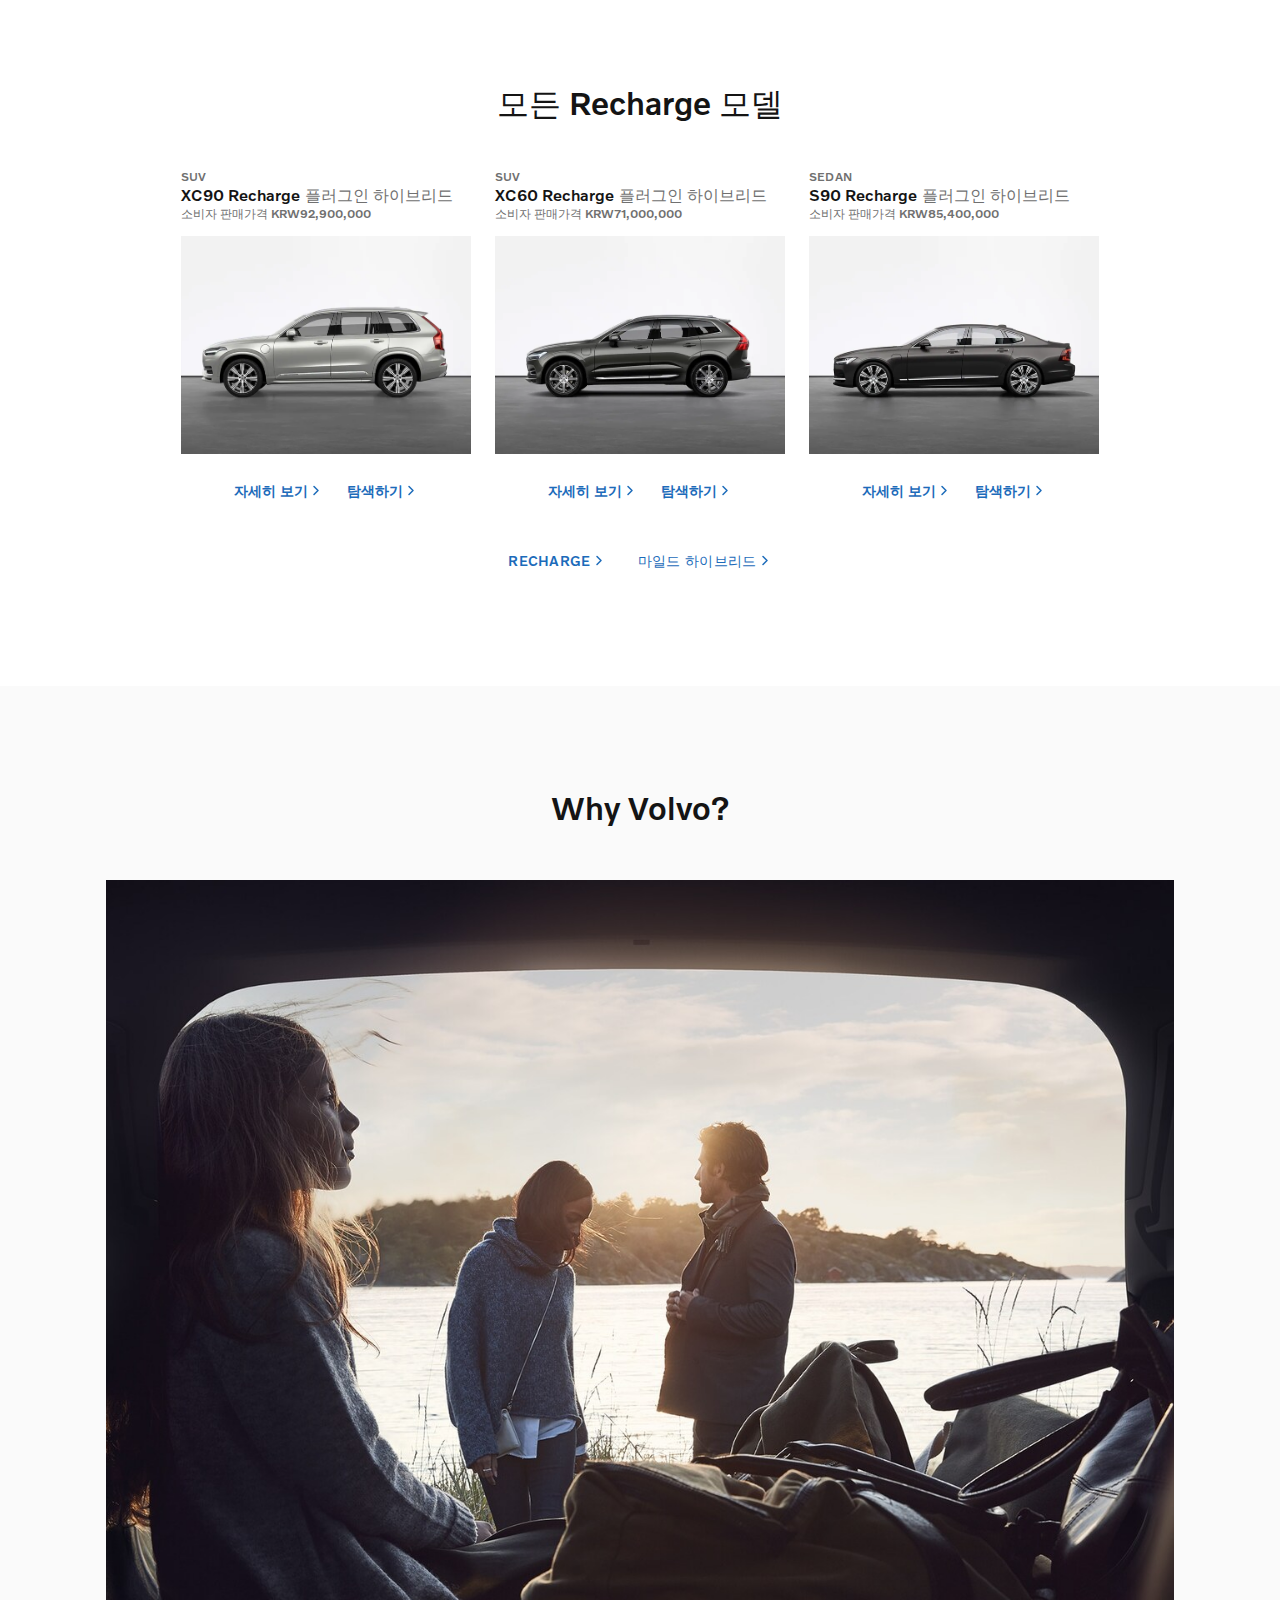
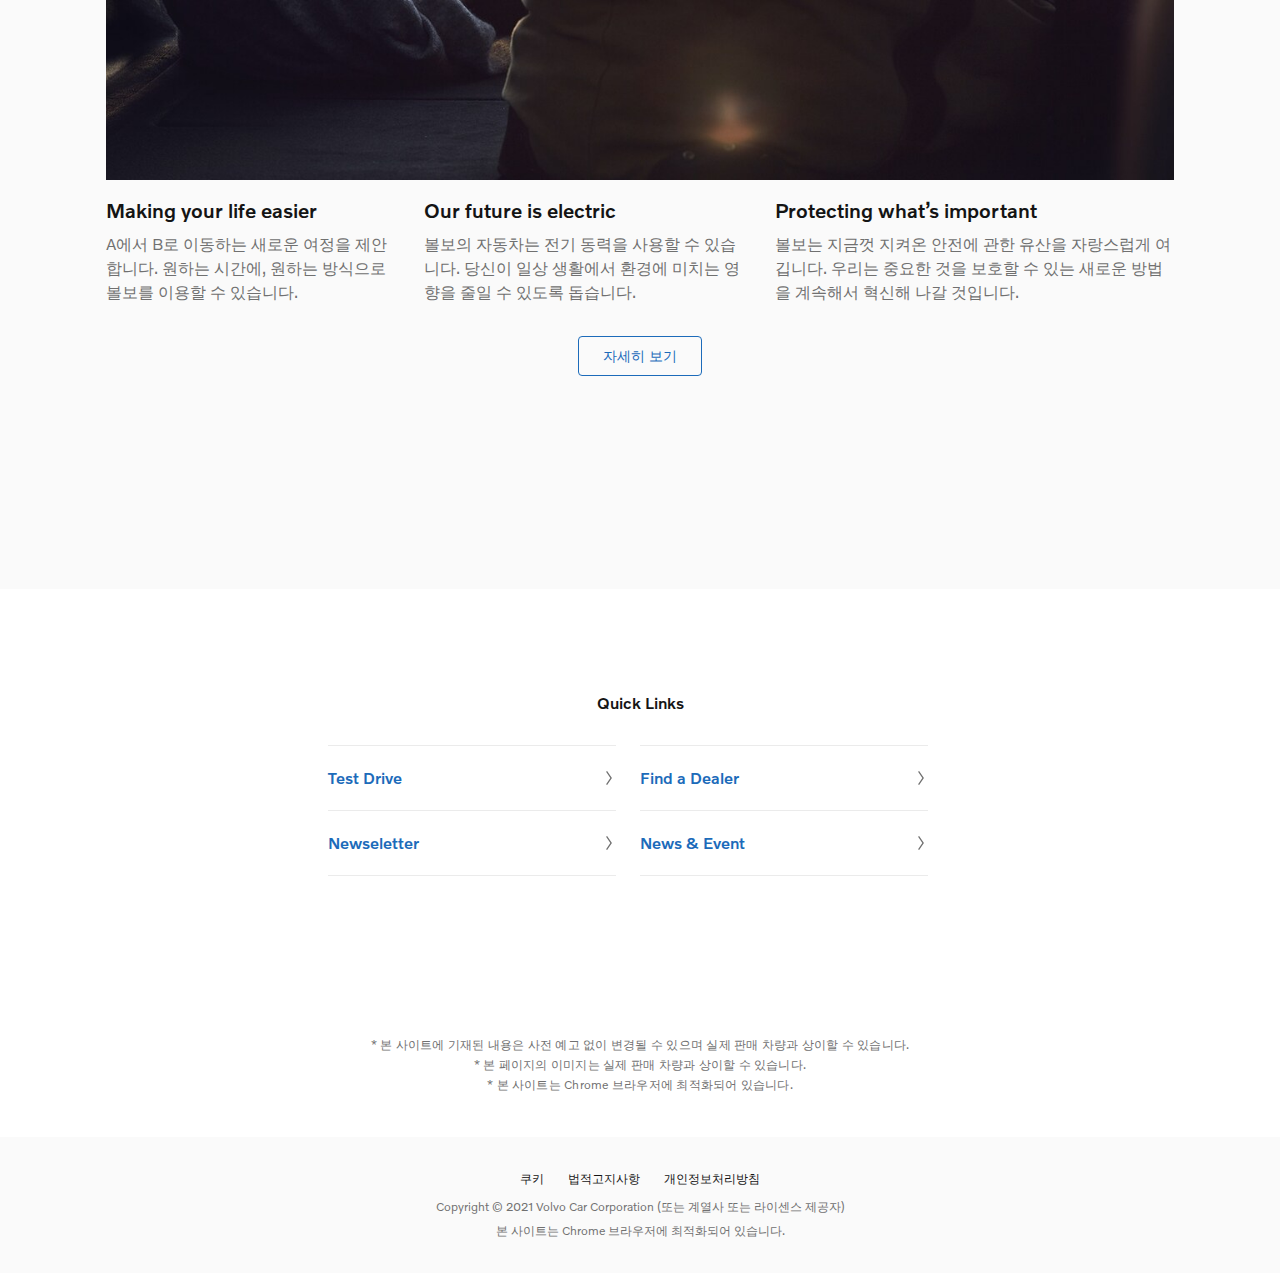
==== commit 441f0f73: "0706_jquery => javascript 수정" ====
--- a/index.html
+++ b/index.html
@@ -37,7 +37,7 @@
 
         <div class="gnb">
           <!-- OurCars Click Event -->
-          <a href="#" class="ourCars-open"><span>Our&nbsp;Cars</span></a>
+          <a href="#" id="ourCars-openBtn" class="ourCars-open"><span>Our&nbsp;Cars</span></a>
         </div>
         
         <nav id="quick-link-cars">
@@ -45,7 +45,7 @@
 
           </div>
           <!-- Menu Drop Down Event -->
-          <a href="#" class="toggle"><em><span>OPEN</span></em></a>
+          <a href="#" id="side-toggle-btn" class="toggle"><em><span>OPEN</span></em></a>
         </nav>
 
         <!-- Global Navgation Bar -->
@@ -56,7 +56,7 @@
                 <img src="./img/volvo-wordmark-black.svg" alt="Volvo 로고">
               </a>
               <div class="space-box"></div>
-              <div class="side-toggle-container">
+              <div id="side-toggle-close-btn" class="side-toggle-container">
                 <a href="#" class="side-toggle">
                   <svg viewBox="0 0 24 24" class="close-toggle-btn">
                     <path stroke="currentColor" d="M4.222 4.222l15.556 15.556M4.222 19.778L19.778 4.222"></path>
@@ -392,7 +392,7 @@
           </div> <!-- Mild Hybrid -->
 
           <!-- ourCars-toggle -->
-          <div class="ourCars-toggle-container">
+          <div id="ourCarsToggleBox" class="ourCars-toggle-container">
             <a href="#" id="#ourCars-toggle-btn" class="ourCars-toggle">
               <svg viewBox="0 0 24 24" class="close-toggle-btn">
                 <path stroke="currentColor" d="M4.222 4.222l15.556 15.556M4.222 19.778L19.778 4.222"></path>
@@ -715,41 +715,8 @@
 
 <script>
   'use strict';
-    
-    $('#header a.toggle').on('click', function () {
-      $('#wrapper').addClass('open');
-      $('#wrapper').removeClass('dropDown');
-      $('#ourCars').removeClass('show-drop');
-    });
-    $('#quick-link .side-toggle-container').on('click', function() {
-      $('#wrapper').removeClass('open');
-    });
-    
-    $('#header a.ourCars-open').on('click', function() {
-      $('#wrapper').toggleClass('dropDown');
-      $('#ourCars').toggleClass('show-drop');
-    });
-    
-    $('.ourCars-toggle-container').on('click', function() {
-        $('#wrapper').removeClass('dropDown');
-        $('#ourCars').removeClass('show-drop');
-      })
-    
-      $('#ourCars-window-close').on('click', function() {
-        $('#wrapper').removeClass('dropDown');
-        $('#ourCars').removeClass('show-drop');
-      });
-
-      $('.menu1').on('click', function() {
-        $('.menu1').css({'color' : '#141414'});
-        $('.menu2').css({'color' : '#707070'});
-      });
-
-      $('.menu2').on('click', function() {
-        $('.menu2').css({'color' : '#141414'});
-        $('.menu1').css({'color' : '#707070'});
-      });
-      
+
+
 </script>
 
 </html>--- a/css/style.css
+++ b/css/style.css
@@ -0,0 +1,1322 @@
+html {
+  -webkit-text-size-adjust: 100%;
+  text-size-adjust: 100%;
+  overflow-x: hidden
+}
+
+body {
+  margin: 0;
+  font-family: "VolvoNovum", sans-serif, "Arial Narrow", "Helvetica Neue", "Helvetica", "Roboto", Arial, sans-serif;
+  font-size: 13px;
+  font-weight: 400;
+  color: #3e4855;
+  -webkit-font-smoothing: antialiased
+}
+
+#wrapper {
+  position: relative;
+  min-width: 850px;
+  overflow: hidden
+}
+
+#skip-nav {
+  position: fixed;
+  left: 0;
+  top: -40px;
+  width: 100%;
+  line-height: 40px;
+  text-align: center;
+  background-color: rgba(0, 0, 0, .7);
+  color: #fff;
+  font-size: 16px;
+  transition: top .3s;
+  z-index: 100000
+}
+
+#skip-nav:focus {
+  top: 0
+}
+
+.float--left {
+  float: left
+}
+
+.float--right {
+  float: right
+}
+
+.right-arrow-svg-white {
+  position: relative;
+  margin-left: 8px;
+  stroke: #fff
+}
+
+.right-arrow-svg-black {
+  stroke: #1c6bba
+}
+
+.clicked {
+  display: flex;
+  color: #141414;
+}
+
+.nonClick {
+  display: none;
+  color: #707070;
+}
+
+#wrapper.dropDown,
+#wrapper.open {
+  height: 100vh
+}
+
+#wrapper.dropDown::after,
+#wrapper.open::after {
+  content: '';
+  position: fixed;
+  display: block;
+  left: 0;
+  top: 0;
+  width: 100%;
+  height: 100%;
+  background: rgba(0, 0, 0, .7)
+}
+
+#wrapper.open>#header::before {
+  content: '';
+  position: fixed;
+  left: 0;
+  top: 0;
+  width: 100%;
+  height: 64px;
+  background: rgba(0, 0, 0, .7)
+}
+
+#header {
+  position: fixed;
+  display: block;
+  top: 0;
+  left: 0;
+  width: 100%;
+  background: #fafafa;
+  z-index: 2
+}
+
+#header .inner {
+  position: relative;
+  width: 100%;
+  height: 64px;
+  padding-right: 16px
+}
+
+#header a.logo {
+  position: absolute;
+  display: block;
+  left: 0;
+  top: 50%;
+  transform: translate(0, -50%);
+  padding: 0 8px;
+  width: 114px;
+  height: 48px;
+  box-sizing: border-box;
+  margin-left: 16px
+}
+
+#header a.logo img,
+#quick-link>ul.side-logo-box>li>a.side-logo>img {
+  position: absolute;
+  left: 8px;
+  top: 50%;
+  transform: translate(0, -50%);
+  width: 98px;
+  height: 8px
+}
+
+#header .gnb,
+#header .toggle {
+  position: absolute;
+  top: 50%;
+  height: 40px;
+  transform: translate(-100%, -50%)
+}
+
+#header .gnb {
+  left: calc(100% - 80px);
+  width: 57.91px;
+  padding: 0 8px
+}
+
+#header>.inner>div.gnb:hover>a::before {
+  content: '';
+  clear: both;
+  position: absolute;
+  left: 0;
+  top: calc(100% + 10px);
+  width: 100%;
+  height: 1px;
+  background: #000
+}
+
+i[class^="fa"] span {
+  position: absolute;
+  left: -9999px;
+}
+
+#header .gnb .ourCars-open,
+#header .toggle em,
+#quick-link>ul.sns-container>div.sns-icon>li a>i {
+  position: absolute;
+  left: 50%;
+  top: 50%;
+  transform: translate(-50%, -50%);
+  color: #141414;
+}
+
+#header .gnb .ourCars-open span {
+  color: #141414;
+  font-size: 14px;
+  font-weight: 400;
+  text-indent: -9999px;
+}
+
+#header .toggle {
+  left: calc(100% - 36px);
+  width: 40px;
+  text-indent: -9999px;
+}
+
+#header .toggle:hover {
+  background: #ebebeb;
+  border-radius: 4px;
+}
+
+#header .toggle em {
+  width: 24px;
+  height: 24px;
+}
+
+#header .toggle em::before {
+  content: '';
+  position: absolute;
+  right: 0;
+  top: 20%;
+  transform: translate(0, -20%);
+  width: 22px;
+  height: 1px;
+  background: #000;
+  border-radius: 10px;
+}
+
+#header .toggle em span,
+#header .toggle em::after {
+  position: absolute;
+  right: 0;
+  top: 50%;
+  width: 18px;
+  height: 1px;
+  background: #000;
+}
+
+#header .toggle em::after {
+  content: '';
+  top: 80%;
+  transform: translate(0, -80%);
+  width: 20px;
+}
+
+#quick-link {
+  position: fixed;
+  right: -400px;
+  top: 0;
+  width: 400px;
+  height: 100%;
+  background: #fff;
+  overflow: auto;
+  transition: right .5s;
+}
+
+#wrapper.open #quick-link {
+  right: 0;
+}
+
+#quick-link>ul.side-logo-box {
+  position: relative;
+  display: flex;
+  width: 100%;
+  height: 64px;
+  border-bottom: 1px solid #e0e0e0;
+  align-items: center;
+}
+
+#quick-link>ul.side-logo-box>li {
+  position: absolute;
+  display: flex;
+  justify-content: center;
+  width: 100%;
+}
+
+#quick-link>ul.side-logo-box>li>a.side-logo {
+  display: block;
+  width: 332px;
+  line-height: 64px;
+}
+
+#quick-link>ul.side-logo-box>li>a.side-logo>img {
+  width: 86px;
+  height: 7px;
+  margin-left: 18px
+}
+
+#quick-link>ul.side-logo-box>li>.space-box {
+  display: block;
+  width: 8px
+}
+
+#quick-link>ul>li>.side-toggle-container:hover {
+  background: #ebebeb
+}
+
+#quick-link>ul>li>.side-toggle-container>.side-toggle>svg.close-toggle-btn,
+.ourCars-toggle-container>.ourCars-toggle>svg.close-toggle-btn {
+  width: 24px;
+  height: 24px;
+  transform-origin: center;
+  transform: rotate(0deg)
+}
+
+#quick-link>ul>li>.side-toggle-container>.side-toggle>em,
+.ourCars-toggle-container>.ourCars-toggle>em {
+  position: absolute;
+  display: block;
+  text-indent: -9999px
+}
+
+#quick-link>ul.start-menu {
+  display: block
+}
+
+#quick-link>ul.start-menu>li>a {
+  position: relative;
+  display: block;
+  line-height: 48px;
+  padding: 0 24px;
+  color: #141414;
+  font-size: 20px;
+  font-weight: 400
+}
+
+#quick-link>ul>li>.language-container {
+  position: relative;
+  display: flex;
+  width: 100%;
+  height: 48px;
+  margin: 16px 0 1px;
+  font-size: 14px;
+  font-weight: 300;
+  color: #707070;
+  align-items: center
+}
+
+#quick-link>ul>li>.language-container>a.language {
+  display: flex;
+  margin: 0 24px;
+  width: 400px;
+  height: 48px;
+  box-sizing: border-box;
+  align-items: center;
+  border-top: 1px solid #ebebeb;
+  border-bottom: 1px solid #ebebeb
+}
+
+#quick-link>ul.start-menu>li>a:hover {
+  background: #fafafa
+}
+
+#quick-link>ul>li a>.right-arrow,
+#quick-link>ul>li a>.right-arrow>svg {
+  position: absolute;
+  top: 50%;
+  transform: translate(-100%, -50%);
+  box-sizing: border-box
+}
+
+#quick-link>ul>li a>.right-arrow {
+  display: inline-block;
+  left: calc(100% - 24px)
+}
+
+#quick-link>ul>li a>.right-arrow>svg {
+  left: 100%;
+  width: 24px;
+  height: 24px
+}
+
+#quick-link>ul.sns-container {
+  margin: 24px 24px 40px
+}
+
+#quick-link>ul.sns-container>div.sns-icon {
+  display: flex;
+  margin: 0 0 8px -16px
+}
+
+#quick-link>ul.sns-container>div.sns-icon>li a {
+  position: relative;
+  display: block;
+  width: 56px;
+  height: 56px
+}
+
+#quick-link>ul.sns-container>div.sns-icon>li a>i {
+  font-size: 24px
+}
+
+#ourCars,
+.ourcars-container {
+  height: 0;
+  overflow: hidden;
+  transition: all .5s ease-in-out
+}
+
+#ourCars {
+  position: absolute;
+  display: block;
+  background: 0 0;
+  width: 100vw;
+  top: -1080px;
+  opacity: 0;
+  z-index: 1
+}
+
+#ourCars.show-drop {
+  top: 64px;
+  height: 100vw;
+  opacity: 1;
+  transition: all .5s ease-in-out;
+  z-index: 1
+}
+
+.ourcars-container {
+  background: #fff;
+  padding: 24px 0 0 60px;
+  display: flex;
+  align-content: stretch;
+  align-items: stretch;
+  box-sizing: border-box;
+  transition-delay: .5s
+}
+
+#ourCars.show-drop>.ourcars-container {
+  display: flex;
+  height: 80vh;
+  opacity: 1;
+  transition: all .5s ease-in-out
+}
+
+#ourCars>.ourcars-container>.ourcars-menu-container {
+  display: flex;
+  max-width: 225px;
+  width: 100%;
+  height: 70vh;
+  padding-right: 24px;
+  color: #141414;
+  flex-shrink: 1;
+  box-sizing: border-box
+}
+
+#ourCars>.ourcars-container>.ourcars-menu-container>.ourcars-menu-items-master {
+  border-right: 1px solid #ebebeb;
+  flex-shrink: 1
+}
+
+#ourCars>.ourcars-container>.ourcars-menu-container>.ourcars-menu-items-master>.space-box {
+  display: block;
+  width: 24px;
+  height: 24px;
+  text-indent: -9999px;
+  flex-shrink: 1
+}
+
+.ourcars-menu-items {
+  display: flex;
+  width: 12vw;
+  height: 64px;
+  align-items: center;
+  box-sizing: border-box;
+  padding: 0;
+  color: #707070;
+  background: 0 0;
+  border: 0;
+  cursor: pointer
+}
+
+.items {
+  display: flex;
+  flex-direction: column;
+  align-items: flex-start;
+  justify-content: center
+}
+
+.menu1 {
+  color: #141414;
+}
+
+.ourcars-menu-items h2 {
+  font-size: 20px;
+  max-height: 28px;
+  height: 100%;
+  font-style: normal;
+  font-weight: 600;
+  line-height: 1.4;
+  display: block
+}
+
+.ourcars-menu-items span {
+  display: block;
+  font-size: 12px;
+  font-weight: 200;
+  max-height: 20px;
+  height: 100%
+}
+
+.ourcars-list-items-pluginSuv {
+  max-width: 912px;
+  display: block
+}
+
+#ourCars>.ourcars-container>.ourcars-list-container {
+  position: relative;
+  display: flex;
+  opacity: 1;
+  padding: 0 12px;
+  max-width: 100vw;
+  width: 100%;
+  height: 100%;
+  overflow: hidden;
+  overflow-y: auto;
+}
+
+#ourCars>.ourcars-container>.ourcars-list-container#mild {
+  display: none
+}
+
+#ourCars>.ourcars-container>.ourcars-list-container.show-drop {
+  display: none;
+  opacity: 1
+}
+
+#ourCars>.ourcars-container>.ourcars-list-container>.ourcars-list-items {
+  display: flex;
+  flex-direction: column;
+  margin: 0 0 24px;
+  padding: 0 0 0 24px
+}
+
+#ourCars>.ourcars-container>.ourcars-list-container>.ourcars-list-items>.pluginSuv {
+  display: block;
+  max-height: 46px
+}
+
+#ourCars>.ourcars-container>.ourcars-list-container>.ourcars-list-items h3 {
+  display: block;
+  margin: 0 24px;
+  padding: 12px 0;
+  letter-spacing: .04em;
+  line-height: 1.5;
+  font-size: 14px;
+  font-weight: 400;
+  color: #1c6bba
+}
+
+.img-master {
+  width: 100%;
+  display: flex
+}
+
+.img-container-box {
+  box-sizing: border-box;
+  overflow: hidden
+}
+
+.img-container-box,
+.mildHybrid-img-container {
+  display: flex;
+  padding: 16px 0 24px;
+  max-width: 210px;
+  width: 210px;
+  max-height: 176px;
+  height: 100%
+}
+
+.img-container-box:hover {
+  border-radius: 4px;
+  background: #f8f9fa
+}
+
+.img-container-box:nth-child(1) {
+  display: inline-block
+}
+
+.img-container-box .ourCars-info {
+  margin: 0 24px;
+  color: #141414
+}
+
+.img-container-box .ourCars-info h4 {
+  font-size: 16px;
+  font-weight: 400;
+  line-height: 1.5;
+  font-style: normal
+}
+
+.img-container-box .ourCars-info span {
+  font-size: 12px;
+  font-weight: 200
+}
+
+.img-container {
+  position: relative;
+  display: block;
+  margin: 16px;
+  height: 56px
+}
+
+.img-items {
+  max-height: 56px
+}
+
+.ourcars-list-items-mildHybridSuv {
+  max-width: 912px;
+  display: block
+}
+
+.ourcars-list-items-mildHybridCrossCountry,
+.ourcars-list-items-mildHybridSedan {
+  display: block
+}
+
+.ourCars-toggle-container {
+  position: absolute;
+  display: flex;
+  justify-content: center;
+  align-items: center;
+  width: 40px;
+  height: 40px;
+  border-radius: 4px;
+  z-index: 1000000;
+  left: calc(100% - 60px)
+}
+
+.ourCars-toggle-container:hover {
+  background: #ebebeb
+}
+
+.ourcars-list-items-pluginSedan {
+  display: block
+}
+
+#ourCars-window-close {
+  position: absolute;
+  left: 0;
+  border: 0;
+  display: block;
+  background: 0 0;
+  width: 100%;
+  height: 20vh;
+  text-indent: -9999px;
+  cursor: pointer
+}
+
+#mild {
+  display: none
+}
+
+#main,
+.content1,
+.content2 {
+  position: relative;
+  width: 100%;
+  height: 100%
+}
+
+#main {
+  display: block;
+  top: 64px
+}
+
+#main section.visual {
+  position: relative;
+  display: block;
+  width: 100%;
+  margin-bottom: 106.24px
+}
+
+#main section.visual .visual-img {
+  background: url(../img/moment-4-promotional-hero-2560x1440.jpg) center center no-repeat;
+  background-size: cover;
+  height: 584px
+}
+
+#main section.visual>div.content {
+  position: absolute;
+  left: 50%;
+  top: 0;
+  transform: translate(-50%, 0);
+  height: 344px;
+  padding: 64px 80px 176px;
+  color: #fff;
+  text-align: center
+}
+
+#main section.visual>div.content>em {
+  font-size: 20px;
+  line-height: 1.4;
+  display: block;
+  margin: 8px 0;
+  font-style: normal;
+  font-weight: 400
+}
+
+#main section.visual>div.content>p,
+.img-content-title>.title-box-main>h3 {
+  font-family: "VolvoBroad", Arial Black, sans-serif;
+  font-size: 72px;
+  line-height: 1;
+  letter-spacing: .02em
+}
+
+#main section.visual>div.content>div.other-button {
+  display: block;
+  margin-top: 12px;
+  padding: 12px 0;
+  font-size: 14px;
+  font-weight: 700
+}
+
+#main section.visual>div.content>div.other-button>a {
+  letter-spacing: .02em
+}
+
+#main section.visual>div.content>div.other-button>a:hover {
+  color: #a3a3a3
+}
+
+#main section.visual>div.content>div.other-button>a:hover>.right-arrow-svg-white {
+  stroke: #a3a3a3
+}
+
+#main section.visual>div.content>div.other-button>a>span {
+  display: block;
+  text-indent: -9999px
+}
+
+#main section.visual>div.content>div.other-button>a>span>em {
+  margin: 0 0 0 8px
+}
+
+#main section.text-visual {
+  position: relative;
+  display: block;
+  width: 100%;
+  padding-bottom: 53.12px;
+  box-sizing: border-box
+}
+
+#main section.model-visual div.model-visual-inner,
+#main section.text-visual div.text-visual-content {
+  position: relative;
+  max-width: 1280px;
+  margin: 0 auto
+}
+
+#main section.text-visual div.text-visual-content>p {
+  display: block;
+  margin: 0 auto;
+  max-width: 708.9px;
+  padding: 16px 0;
+  color: #707070;
+  font-size: 32px;
+  font-weight: 500;
+  text-align: center;
+  line-height: 1.125
+}
+
+#main section.text-visual div.text-visual-content>p>em,
+.img-content>.img-content-info>.img-info>a:hover,
+.indicator-footer>a:hover,
+.model-list-footer a:hover {
+  color: #141414
+}
+
+#main section.model-visual {
+  position: relative;
+  display: block;
+  width: 100%;
+  margin-bottom: 106.24px
+}
+
+#main section.model-visual div.model-visual-inner div.model-visual-title {
+  position: relative;
+  max-width: 604.2px;
+  margin: 0 auto;
+  width: 100%;
+  height: 92px;
+  text-align: center
+}
+
+#main section.model-visual div.model-visual-inner div.model-visual-title>h2 {
+  display: block;
+  margin: 0 auto;
+  font-size: 32px;
+  font-weight: 500;
+  color: #141414
+}
+
+#indicator-container,
+#main section.model-visual div.model-visual-inner div.model-visual-content,
+.img-content>.img-content-info>.img-info,
+.model-list-indicator>li>.indicator-footer {
+  display: flex;
+  justify-content: center
+}
+
+#main section.model-visual div.model-visual-inner div.model-visual-content>div.img-content {
+  position: relative;
+  display: block;
+  width: 604px;
+  height: 100%;
+  margin: 0 12px
+}
+
+.content1,
+.content2 {
+  left: 0;
+  top: 0;
+  background-size: cover
+}
+
+.content1 {
+  background: url(../img/s90-recharge-desktop-4x3.jpg) center center no-repeat
+}
+
+.content2 {
+  background: url(../img/xc90-recharge-desktop-4x3.jpg) center center no-repeat
+}
+
+#main section.model-visual div.model-visual-inner div.model-visual-content>div.img-content>a>.img-content-title {
+  position: absolute;
+  left: 50%;
+  top: 0;
+  transform: translate(-50%, 0);
+  padding-top: 48px
+}
+
+.img-content-title {
+  position: absolute;
+  width: 100%;
+  padding: 48px 0 0;
+  color: #fff;
+  z-index: 1
+}
+
+.img-content-title>.title-box-header {
+  display: flex;
+  justify-content: center;
+  width: 100%;
+  padding-bottom: 16px
+}
+
+.img-content-title>.title-box-header>em {
+  line-height: 1.5714285714285714;
+  font-size: .875rem;
+  font-weight: 400
+}
+
+.img-content-title>.title-box-main {
+  display: flex;
+  justify-content: center;
+  padding: 0 16px 16px
+}
+
+.img-content-title>.title-box-main>h3 {
+  font-weight: 400;
+  font-size: 40px
+}
+
+.img-content-title>.title-box-footer {
+  display: flex;
+  justify-content: center;
+  width: 100%;
+  letter-spacing: .02em;
+  line-height: 1
+}
+
+.img-content-title>.title-box-footer>span {
+  font-weight: 300;
+  font-size: .75rem;
+  line-height: 1.6666666666666667
+}
+
+.img-content-title>.title-box-footer>span>em,
+.indicator-header>em {
+  letter-spacing: .02em;
+  font-weight: 400
+}
+
+.img-content>.img-content-info {
+  display: block;
+  margin: 20px 0 64px
+}
+
+.img-content>.img-content-info>.img-info>a,
+.indicator-footer>a {
+  padding: 12px 16px;
+  font-size: 14px;
+  font-weight: 500;
+  color: #1c6bba
+}
+
+.img-content>.img-content-info>.img-info>a:hover>.right-arrow-svg-black,
+.indicator-footer>a:hover>.right-arrow-svg-black,
+.model-list-footer a:hover>.right-arrow-svg-black {
+  stroke: #141414
+}
+
+.model-list-visual {
+  position: relative;
+  display: block;
+  width: 100%;
+  margin-bottom: 106.24px
+}
+
+.model-list-visual .model-list-inner {
+  max-width: 1280px;
+  margin: 0 auto
+}
+
+.model-list-visual .model-list-inner>.model-list-header {
+  position: relative;
+  display: flex;
+  justify-content: center;
+  margin: 0 0 48px
+}
+
+.info-inner .info-title h2,
+.model-list-header>h2 {
+  color: #141414;
+  font-size: 32px;
+  font-weight: 400
+}
+
+#indicator-container>p.control {
+  display: flex;
+  max-width: 1280px;
+  margin: 0 auto
+}
+
+#indicator-container>p.control,
+#indicator-container>p.control>a {
+  position: absolute;
+  justify-content: center
+}
+
+.indicator-header>em {
+  display: block;
+  color: #707070;
+  font-size: 12px;
+  line-height: 1.6666666666666667
+}
+
+.indicator-header>h3 {
+  display: block;
+  font-size: 16px;
+  margin: 0 0 4px
+}
+
+.indicator-header>h3>em {
+  color: #141414;
+  margin: 0 5px 0 0;
+  font-weight: 400
+}
+
+.indicator-header>h3>span {
+  color: #707070;
+  font-weight: 300
+}
+
+#footer-inner .footer-inner-body>span,
+#footer-inner .footer-inner-footer>span,
+.indicator-header>span,
+.info-body-box>span {
+  font-size: 12px;
+  font-weight: 300;
+  color: #707070
+}
+
+.indicator-header>span>em {
+  font-weight: 400
+}
+
+.model-list-indicator li {
+  display: inline-block;
+  padding: 0 12px
+}
+
+.indicator-img {
+  object-fit: cover;
+  width: 290px;
+  height: 218px;
+  margin: 16px 0
+}
+
+.model-list-indicator {
+  display: flex
+}
+
+.indicator-footer {
+  padding: 0 0 16px
+}
+
+.indicator-footer>a {
+  padding: 12px 0;
+  font-weight: 600
+}
+
+.indicator-footer>a+a {
+  margin: 0 0 0 24px
+}
+
+.model-list-footer {
+  display: flex;
+  justify-content: center;
+  color: #1c6bba;
+  font-size: 14px;
+  font-weight: 400;
+  margin: 16px 0 0
+}
+
+.model-list-footer a {
+  padding: 12px 0;
+  letter-spacing: .02em;
+  -webkit-font-smoothing: auto
+}
+
+.model-list-footer>a+a {
+  margin: 0 0 0 32px;
+  font-weight: 500
+}
+
+.volvo-info {
+  position: relative;
+  width: 100%;
+  box-sizing: border-box;
+  padding: 106.24px;
+  background: #fafafa
+}
+
+.info-inner {
+  max-width: 1280px;
+  margin: 0 auto
+}
+
+.info-inner .info-title {
+  display: flex;
+  justify-content: center;
+  margin: 0 0 56px
+}
+
+.info-img {
+  background: url(../img/homepage-whyvolvo-desktop-16x9.jpg)center center no-repeat;
+  background-size: cover;
+  height: 100vh;
+  text-indent: -9999px;
+  margin-bottom: 16px
+}
+
+.info-inner>.info-body {
+  display: flex;
+  justify-content: center;
+  max-width: 1280px;
+  width: 100%;
+  flex-shrink: 1
+}
+
+.info-body-box+.info-body-box {
+  margin-left: 24px
+}
+
+.info-body-box>h3 {
+  font-size: 20px;
+  font-weight: 400;
+  color: #141414;
+  margin-bottom: 8px;
+  line-height: 1.4
+}
+
+.info-body-box>span {
+  font-size: 16px;
+  line-height: 1.5
+}
+
+.info-inner>.info-button-container {
+  display: flex;
+  justify-content: center;
+  margin-top: 32px;
+  padding-bottom: 106.24px
+}
+
+.info-inner>.info-button-container>a>.info-button {
+  border: 1px solid #1c6bba;
+  border-radius: 4px;
+  padding: 12px 24px;
+  color: #1c6bba;
+  font-size: 14px;
+  font-weight: 500;
+  transition: all .5s ease-in-out
+}
+
+.info-inner>.info-button-container>a>.info-button:hover {
+  border-color: #284e80;
+  background: #284e80;
+  color: #fff
+}
+
+.volvo-cars {
+  position: relative;
+  display: block;
+  width: 100%;
+  height: 100%;
+  margin-bottom: 106.24px
+}
+
+.cars-inner,
+.link-cars {
+  position: relative;
+  margin: 0 auto
+}
+
+.cars-inner {
+  max-width: 1280px;
+  width: 100%
+}
+
+.cars-inner .cars {
+  padding: 0 24px
+}
+
+.cars-inner>.cars>img {
+  width: 100%;
+  height: 513px
+}
+
+.cars-info a,
+.cars>.cars-info {
+  display: block;
+  box-sizing: border-box
+}
+
+.cars>.cars-info {
+  position: absolute;
+  top: 50%;
+  transform: translate(0, -50%);
+  padding: 40px 56px;
+  margin: 0 24px;
+  height: 513px
+}
+
+.cars>.cars-info>.cars-container {
+  display: flex;
+  flex-direction: column;
+  justify-content: center
+}
+
+.cars-info .cars-info-header {
+  display: block;
+  top: 50%;
+  margin-bottom: 24px
+}
+
+.cars-info .cars-info-header>h2 {
+  font-size: 32px;
+  font-weight: 400;
+  color: #fff
+}
+
+.cars-info .cars-info-body {
+  display: block;
+  margin-bottom: 40px
+}
+
+.cars-info .cars-info-body>p {
+  font-size: 16px;
+  color: #fff
+}
+
+.cars-info .cars-info-body>p>span,
+.cars-news>p {
+  font-weight: 300;
+  color: #fff
+}
+
+.cars-info a {
+  background: #fff;
+  padding: 12px 24px;
+  border-radius: 4px;
+  border: solid 1px #000;
+  font-size: 14px;
+  transition: all 100ms, 300ms ease-out
+}
+
+.cars-info a>div.cars-button {
+  font-size: 14px;
+  font-weight: 500;
+  color: #000;
+  line-height: 22px
+}
+
+.link-cars {
+  max-width: 1232px;
+  padding: 106.24px 0 53.12px
+}
+
+.link-cars .link-cars-container {
+  padding: 0 24px;
+  box-sizing: border-box
+}
+
+.link-cars .link-cars-container>h2 {
+  text-align: center;
+  padding-bottom: 34px;
+  box-sizing: border-box;
+  font-size: 16px;
+  font-weight: 400;
+  color: #141414
+}
+
+.link-cars .link-cars-container .flex-box {
+  display: flex;
+  box-sizing: border-box;
+  align-self: center;
+  justify-content: center;
+  margin: 0 auto;
+  min-width: 480px;
+  max-width: 700px;
+  flex-grow: 1;
+  flex-flow: wrap;
+  flex-shrink: 1
+}
+
+.link-cars .link-cars-container div.item {
+  width: 264px
+}
+
+.link-cars .link-cars-container .cars-box {
+  position: relative;
+  display: inline-flex;
+  box-sizing: border-box;
+  font-size: 16px;
+  color: #1c6bba;
+  margin: 0 24px 0 0;
+  padding: 24px 0;
+  width: 288px
+}
+
+.link-cars .link-cars-container .link-list1,
+.link-cars .link-cars-container .link-list2 {
+  border-top: 1px solid #ebebeb
+}
+
+.link-cars .link-cars-container .link-list3,
+.link-cars .link-cars-container .link-list4 {
+  border-top: 1px solid #ebebeb;
+  border-bottom: 1px solid #ebebeb
+}
+
+.link-cars .link-cars-container .cars-box .right-arrow {
+  position: relative;
+  display: inline-block;
+  width: 14px;
+  height: 14px;
+  padding: 0 24px 0 0;
+  box-sizing: border-box;
+  top: 50%;
+  left: 0;
+  transform: translate(0, -50%)
+}
+
+.link-cars .link-cars-container .cars-box .right-arrow svg {
+  position: absolute;
+  left: 100%;
+  top: 50%;
+  transform: translate(-100%, -50%);
+  width: 14px;
+  height: 14px;
+  fill: #707070;
+  box-sizing: border-box
+}
+
+#footer,
+.cars-news {
+  position: relative;
+  display: block
+}
+
+.cars-news {
+  margin: 0 auto;
+  text-align: center;
+  padding: 106.24px 0;
+  box-sizing: border-box
+}
+
+.cars-news>p {
+  font-size: 12px;
+  letter-spacing: .02em;
+  color: #707070
+}
+
+#footer {
+  padding: 24px 24px 32px;
+  background: #fafafa
+}
+
+#footer-inner,
+.cars-news>p {
+  line-height: 1.6666666666666667
+}
+
+#footer-inner {
+  position: relative;
+  max-width: 1280px;
+  width: 100%;
+  margin: 0 auto;
+  box-sizing: border-box
+}
+
+#footer-inner .footer-inner-body,
+#footer-inner .footer-inner-footer,
+#footer-inner .footer-inner-header {
+  display: flex;
+  justify-content: center;
+  padding: 0 24px
+}
+
+#footer-inner .footer-inner-header>.footer-box {
+  display: inline-block;
+  box-sizing: border-box;
+  margin: 4px 8px 8px;
+  padding: 4px 4px 0;
+  font-size: 12px;
+  font-weight: 300;
+  color: #141414
+}
+
+#footer-inner .footer-inner-header>.footer-box:hover {
+  color: #1c6bba
+}
+
+#footer-inner .footer-inner-footer {
+  box-sizing: border-box;
+  width: 100%;
+  padding: 4px 0 0;
+  text-align: center
+}